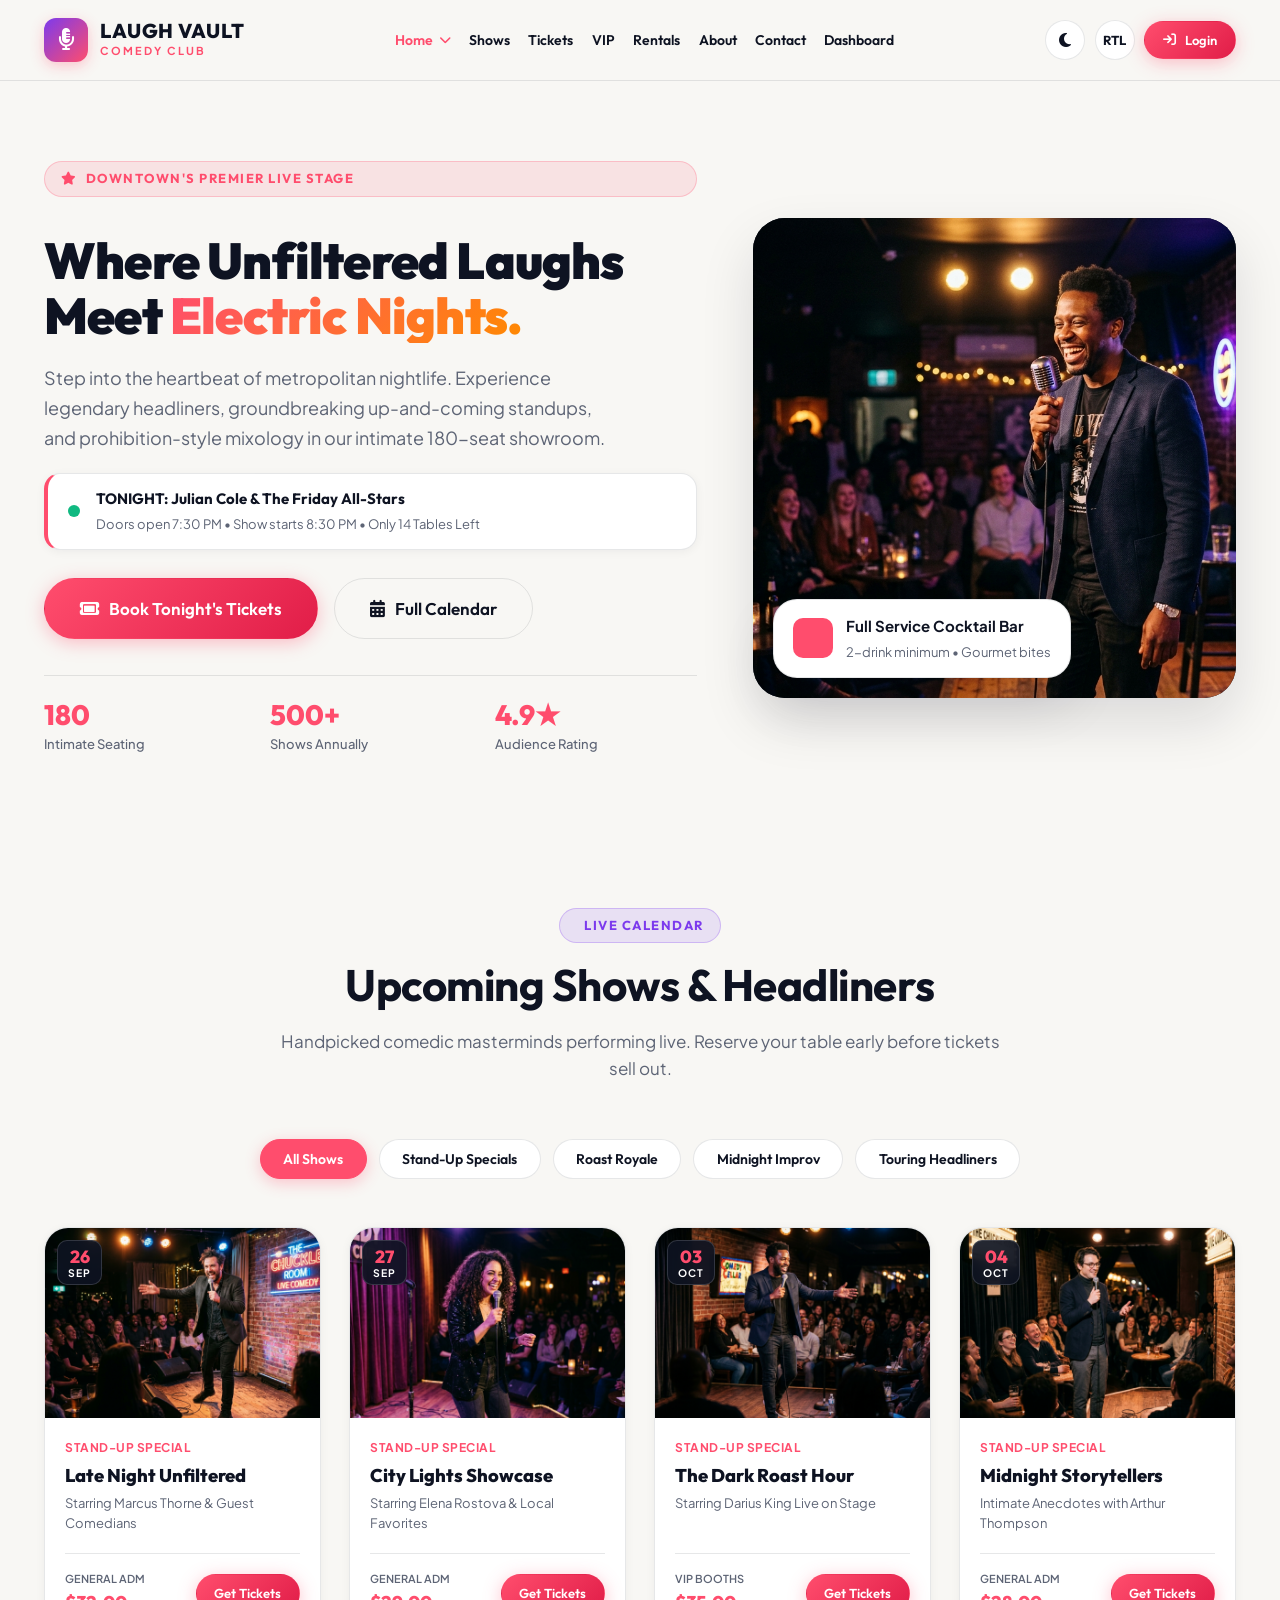
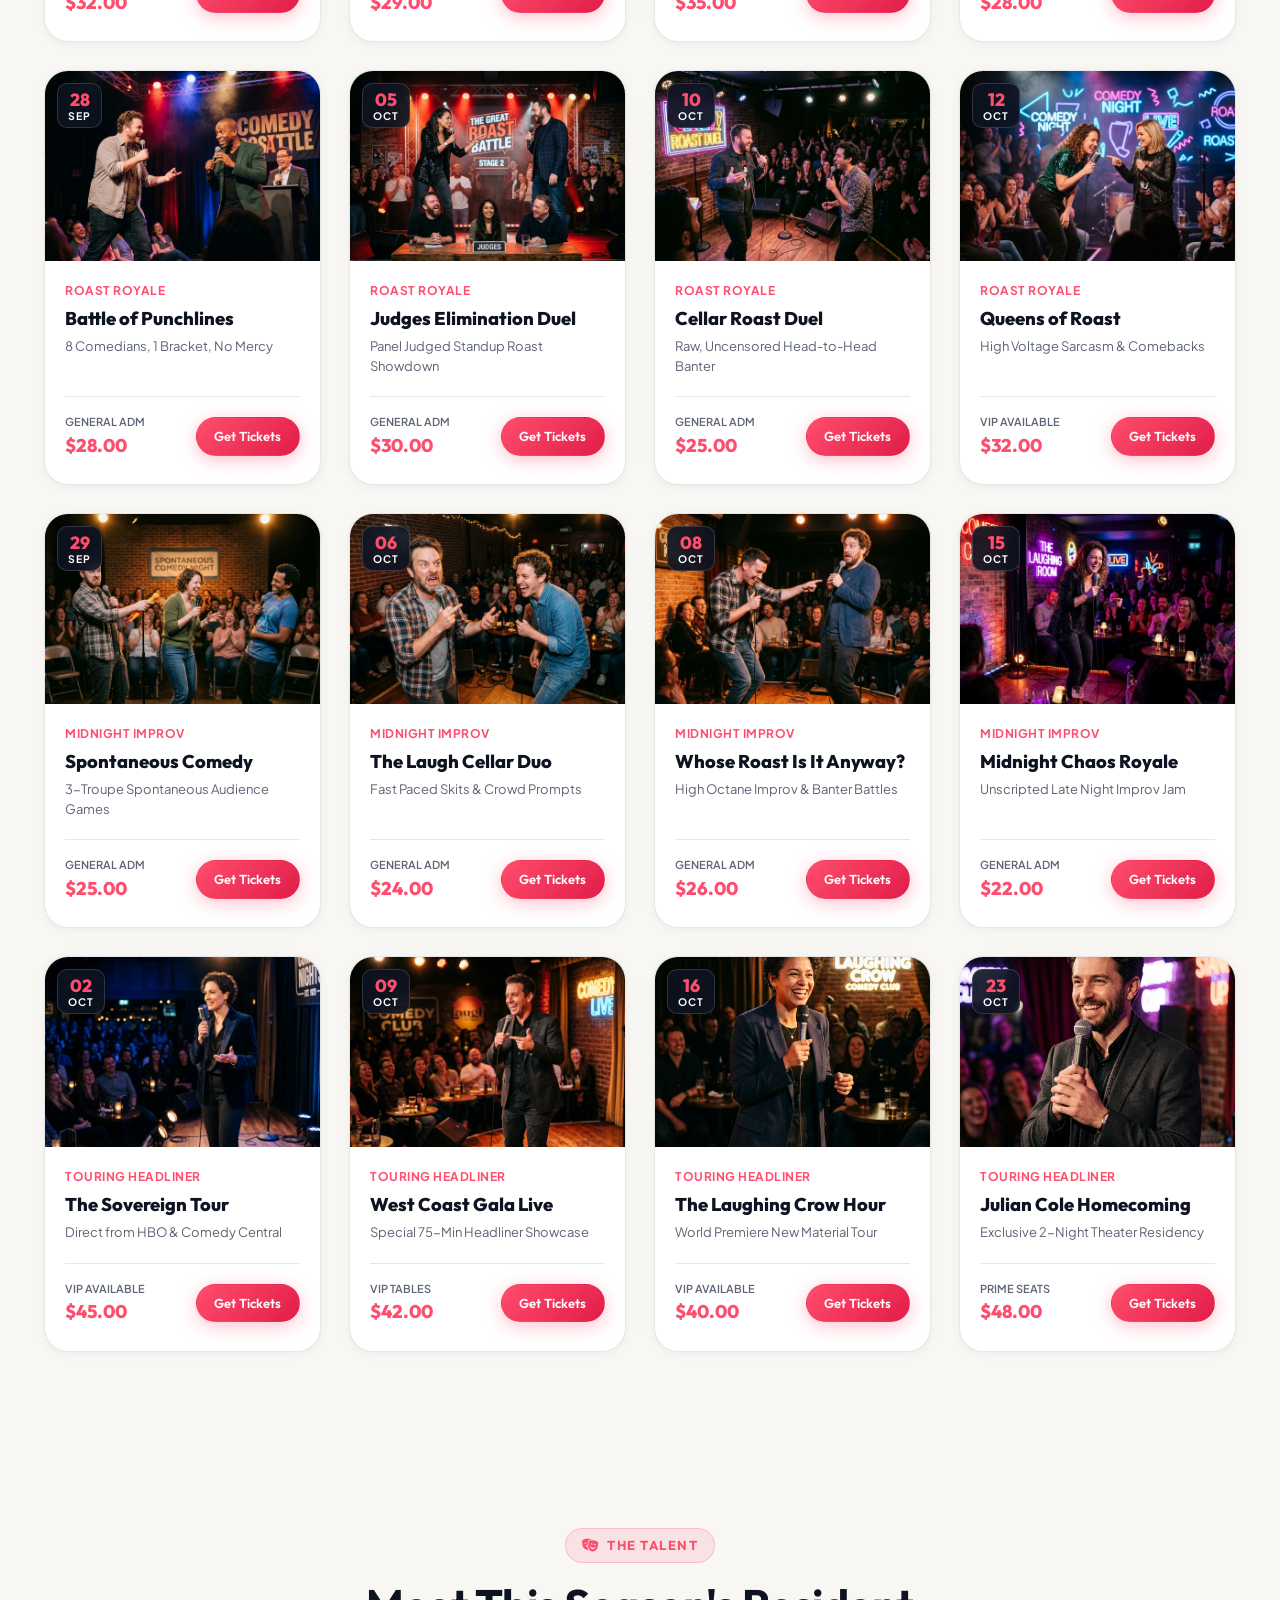
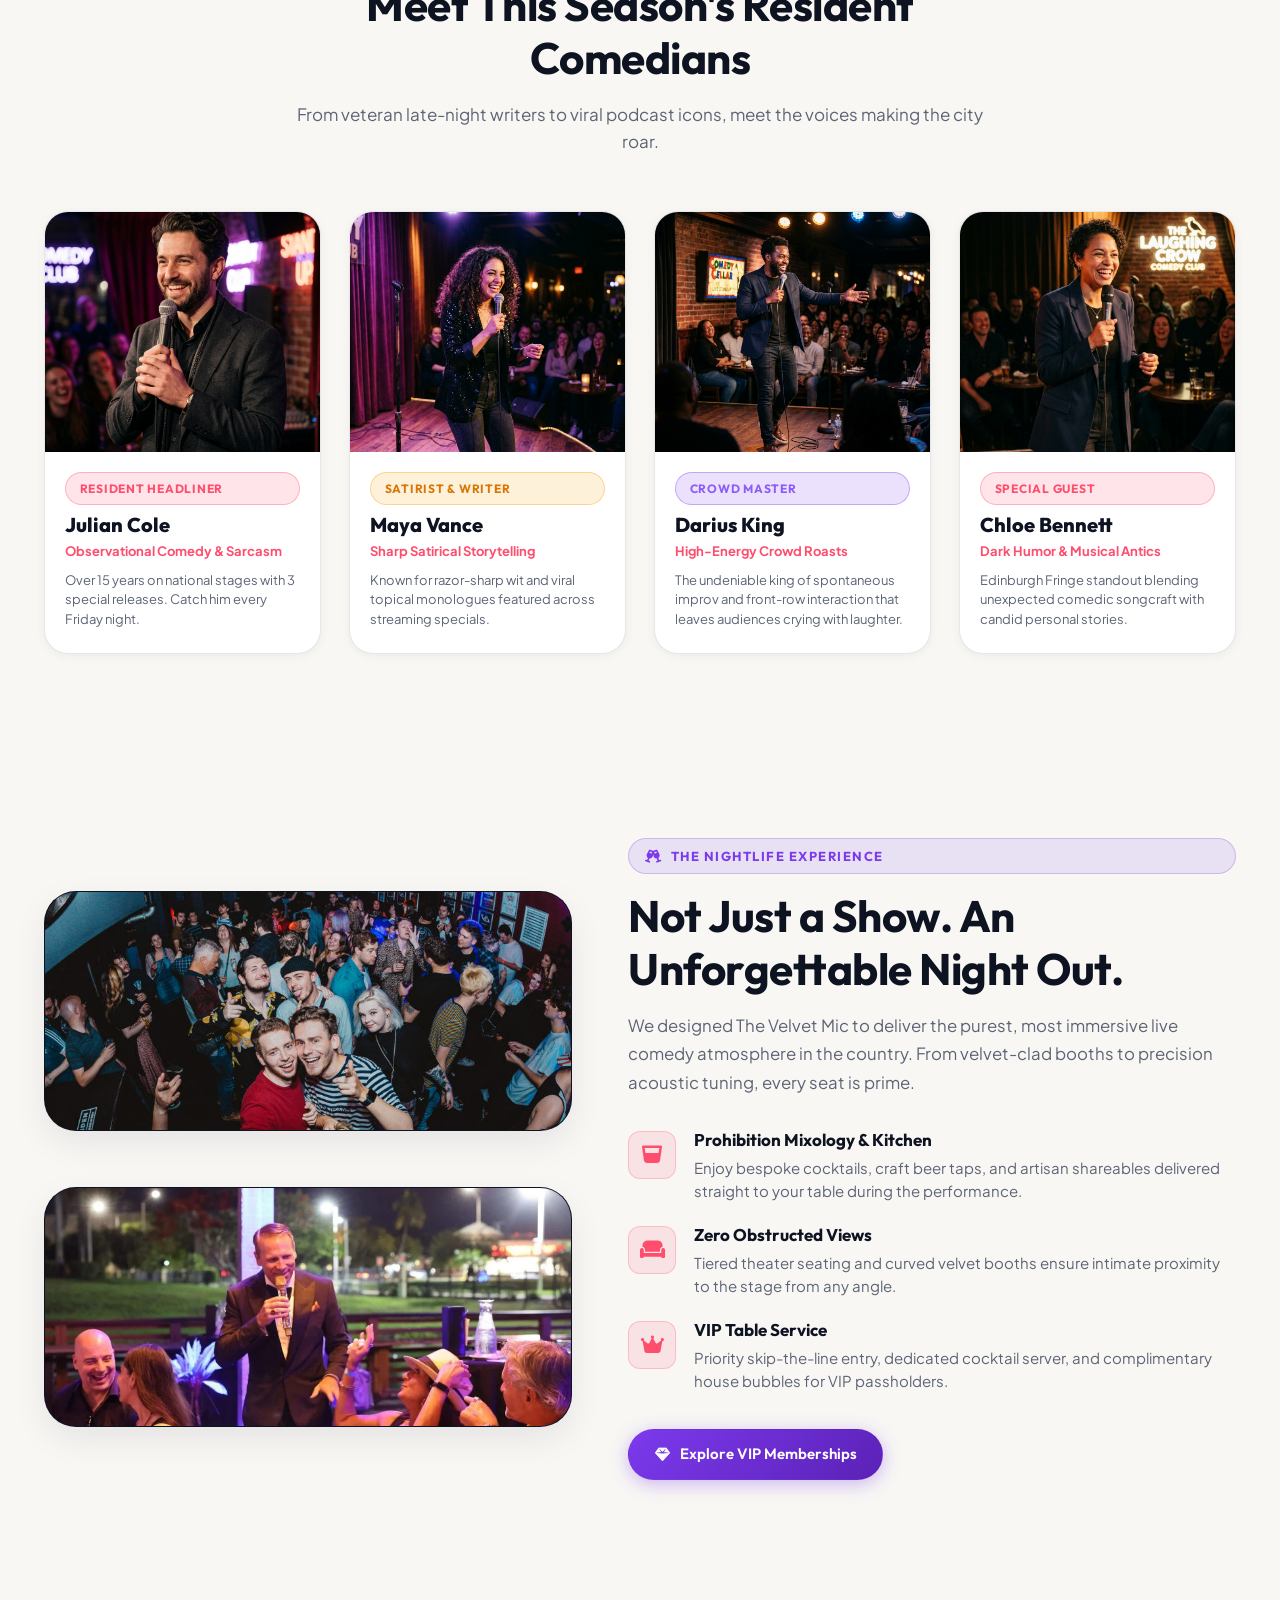
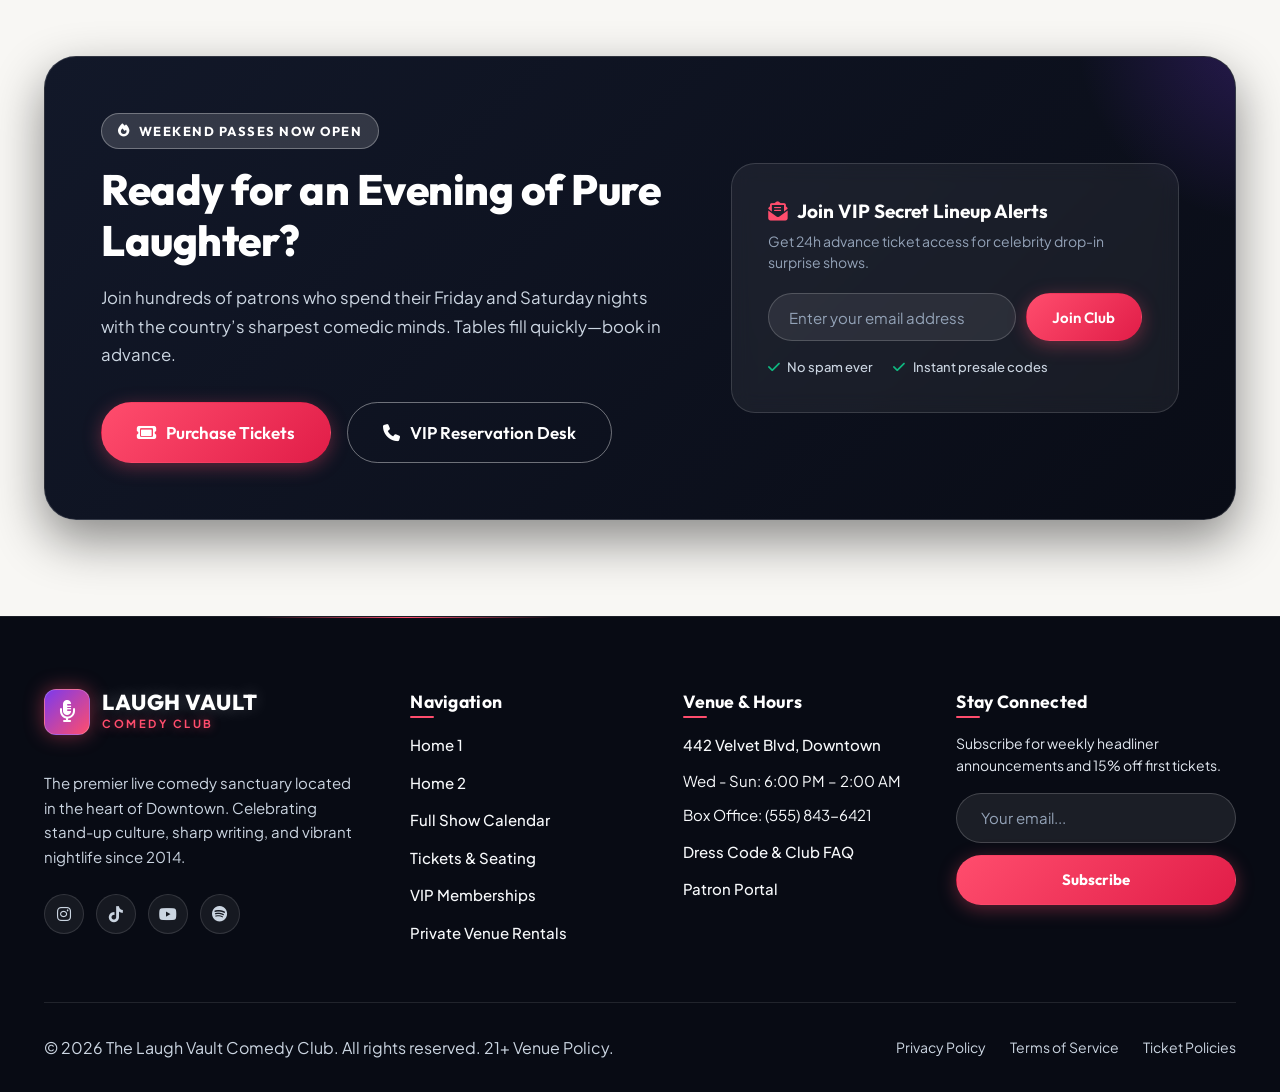
==== index.html @ 1a811a78 "first commit" ====
<!DOCTYPE html>
<html lang="en" data-theme="light" dir="ltr">
<head>
  <meta charset="UTF-8">
  <meta name="viewport" content="width=device-width, initial-scale=1.0">
  <title>The Laugh Vault — Premier Comedy Club &amp; Live Entertainment Lounge</title>
  <meta name="description" content="Experience world-class stand-up comedy, headliner showcases, craft cocktails, and unforgettable nightlife at The Laugh Vault.">
  
  <!-- Favicon -->
  <link rel="icon" type="image/svg+xml" href="assets/images/favicon.svg">
  
  <!-- Font Awesome Icons -->
  <link rel="stylesheet" href="https://cdnjs.cloudflare.com/ajax/libs/font-awesome/6.5.1/css/all.min.css">
  
  <!-- Custom Stylesheets -->
  <link rel="stylesheet" href="assets/css/style.css">
  <link rel="stylesheet" href="assets/css/responsive.css">
</head>
  <!-- Page Loader -->
  <div class="page-loader" id="pageLoader">
    <div class="loader-content">
      <div class="loader-icon-wrap">
        <div class="loader-mic-icon">
          <i class="fas fa-microphone-lines"></i>
        </div>
        <div class="loader-pulse-ring"></div>
        <div class="loader-pulse-ring delay"></div>
      </div>
      <div class="loader-brand-title">THE LAUGH VAULT</div>
      <div class="loader-brand-subtitle">LIVE ENTERTAINMENT &amp; COMEDY</div>
      <div class="loader-bar-wrap">
        <div class="loader-bar-fill"></div>
      </div>
    </div>
  </div>

  <!-- ==========================================================================
       HEADER & NAVIGATION BAR
       ========================================================================== -->
  <header class="site-header" id="siteHeader">
    <div class="container">
      <nav class="navbar" aria-label="Main Navigation">
        <!-- Brand Logo -->
        <a href="index.html" class="brand-logo" id="mainBrandLogo">
          <div class="logo-icon">
            <i class="fas fa-microphone-lines"></i>
          </div>
          <div class="brand-text">
            <span class="brand-title">LAUGH VAULT</span>
            <span class="brand-subtitle">COMEDY CLUB</span>
          </div>
        </a>

        <!-- Desktop Navigation Menu (7 Main Items) -->
        <ul class="nav-menu" id="desktopNavMenu">
          <li class="nav-item dropdown">
            <a href="index.html" class="nav-link active" id="navHomeDropdown" aria-haspopup="true">
              Home <i class="fas fa-chevron-down dropdown-icon"></i>
            </a>
            <ul class="dropdown-menu">
              <li>
                <a href="index.html" class="dropdown-link active">Home 1</a>
              </li>
              <li>
                <a href="home-2.html" class="dropdown-link">Home 2</a>
              </li>
            </ul>
          </li>
          <li class="nav-item">
            <a href="shows.html" class="nav-link" id="navShowsLink">Shows</a>
          </li>
          <li class="nav-item">
            <a href="tickets.html" class="nav-link" id="navTicketsLink">Tickets</a>
          </li>
          <li class="nav-item">
            <a href="vip.html" class="nav-link" id="navVipLink">VIP</a>
          </li>
          <li class="nav-item">
            <a href="rentals.html" class="nav-link" id="navRentalsLink">Rentals</a>
          </li>
          <li class="nav-item">
            <a href="about.html" class="nav-link" id="navAboutLink">About</a>
          </li>
          <li class="nav-item">
            <a href="contact.html" class="nav-link" id="navContactLink">Contact</a>
          </li>
          <li class="nav-item">
            <a href="dashboard.html" class="nav-link" id="navDashboardLink">Dashboard</a>
          </li>
        </ul>

        <!-- Right Side Nav Actions -->
        <div class="nav-actions">
          <!-- Theme Toggle -->
          <button class="control-btn theme-toggle-btn" id="themeToggleBtn" aria-label="Toggle Theme Mode" title="Toggle Theme">
            <i class="fas fa-moon"></i>
          </button>

          <!-- RTL Toggle -->
          <button class="control-btn rtl-toggle-btn" id="rtlToggleBtn" aria-label="Toggle Text Direction" title="Toggle RTL/LTR">
            RTL
          </button>

          <!-- Login Button -->
          <a href="login.html" class="btn btn-primary btn-sm desktop-only-btn" id="navLoginBtn">
            <i class="fas fa-arrow-right-to-bracket"></i> Login
          </a>

          <!-- Hamburger Button for Mobile / Tablet -->
          <button class="hamburger-btn" id="mobileHamburgerBtn" aria-label="Toggle Navigation Menu">
            <span></span>
            <span></span>
            <span></span>
          </button>
        </div>
      </nav>
    </div>

    <!-- Mobile Drawer Menu -->
    <div class="mobile-nav-drawer" id="mobileNavDrawer">
      <ul class="mobile-nav-links">
        <li>
          <a href="#" class="mobile-nav-link mobile-dropdown-toggle active">
            <span>Home</span>
            <i class="fas fa-chevron-down dropdown-icon"></i>
          </a>
          <ul class="mobile-submenu">
            <li><a href="index.html" class="mobile-submenu-link active">Home 1</a></li>
            <li><a href="home-2.html" class="mobile-submenu-link">Home 2</a></li>
          </ul>
        </li>
        <li><a href="shows.html" class="mobile-nav-link">Shows</a></li>
        <li><a href="tickets.html" class="mobile-nav-link">Tickets</a></li>
        <li><a href="vip.html" class="mobile-nav-link">VIP</a></li>
        <li><a href="rentals.html" class="mobile-nav-link">Rentals</a></li>
        <li><a href="about.html" class="mobile-nav-link">About</a></li>
        <li><a href="contact.html" class="mobile-nav-link">Contact</a></li>
        <li><a href="dashboard.html" class="mobile-nav-link">Dashboard</a></li>
      </ul>

      <div class="mobile-drawer-bottom">
        <a href="login.html" class="btn btn-primary" style="width: 100%;">
          <i class="fas fa-arrow-right-to-bracket"></i> Login
        </a>
      </div>
    </div>
  </header>

  <!-- ==========================================================================
       SECTION 1: CINEMATIC COMEDY HERO
       ========================================================================== -->
  <section class="h1-hero-section" id="heroSection">
    <div class="container">
      <div class="h1-hero-grid">
        <!-- Hero Text Content -->
        <div class="h1-hero-content">
          <div class="section-eyebrow">
            <i class="fas fa-star"></i> DOWNTOWN'S PREMIER LIVE STAGE
          </div>
          <h1 class="h1-hero-title">
            Where Unfiltered Laughs Meet <span class="text-gradient">Electric Nights.</span>
          </h1>
          <p class="h1-hero-desc">
            Step into the heartbeat of metropolitan nightlife. Experience legendary headliners, groundbreaking up-and-coming standups, and prohibition-style mixology in our intimate 180-seat showroom.
          </p>

          <!-- Tonight's Show Card -->
          <div class="h1-hero-tonight-card">
            <div class="tonight-pulse"></div>
            <div class="tonight-info">
              <strong>TONIGHT: Julian Cole &amp; The Friday All-Stars</strong>
              <span>Doors open 7:30 PM • Show starts 8:30 PM • Only 14 Tables Left</span>
            </div>
          </div>

          <!-- Hero Actions -->
          <div class="h1-hero-actions">
            <a href="tickets.html" class="btn btn-primary btn-lg" id="heroBookTicketsBtn">
              <i class="fas fa-ticket"></i> Book Tonight's Tickets
            </a>
            <a href="shows.html" class="btn btn-outline btn-lg" id="heroExploreShowsBtn">
              <i class="fas fa-calendar-days"></i> Full Calendar
            </a>
          </div>

          <!-- Quick Highlights Stats -->
          <div class="h1-hero-stats">
            <div class="stat-item">
              <h3>180</h3>
              <p>Intimate Seating</p>
            </div>
            <div class="stat-item">
              <h3>500+</h3>
              <p>Shows Annually</p>
            </div>
            <div class="stat-item">
              <h3>4.9★</h3>
              <p>Audience Rating</p>
            </div>
          </div>
        </div>

        <!-- Hero Visual Media -->
        <div class="h1-hero-media">
          <div class="h1-media-frame">
            <img src="assets/images/hero/home1_hero.jpg" alt="Stand-up comedian performing live under spotlights at The Velvet Mic">
          </div>
          <!-- Floating Feature Badge -->
          <div class="h1-floating-badge">
            <div class="floating-icon">
              <i class="fas fa-martini-glass-citron"></i>
            </div>
            <div>
              <strong style="display:block; font-size: 0.9375rem; color: var(--color-text);">Full Service Cocktail Bar</strong>
              <span style="font-size: 0.8125rem; color: var(--color-text-muted);">2-drink minimum • Gourmet bites</span>
            </div>
          </div>
        </div>
      </div>
    </div>
  </section>

  <!-- ==========================================================================
       SECTION 2: UPCOMING FEATURED SHOWS (4 Cards Per Filter Category)
       ========================================================================== -->
  <section class="h1-shows-section" id="featuredShowsSection">
    <div class="container">
      <div class="section-header">
        <div class="section-eyebrow eyebrow-violet">
          <i class="fas fa-sparkles"></i> LIVE CALENDAR
        </div>
        <h2 class="section-title">Upcoming Shows &amp; Headliners</h2>
        <p class="section-desc">Handpicked comedic masterminds performing live. Reserve your table early before tickets sell out.</p>
      </div>

      <!-- Filter Controls -->
      <div class="shows-filter-bar">
        <button class="filter-btn active" data-filter="all">All Shows</button>
        <button class="filter-btn" data-filter="standup">Stand-Up Specials</button>
        <button class="filter-btn" data-filter="battle">Roast Royale</button>
        <button class="filter-btn" data-filter="improv">Midnight Improv</button>
        <button class="filter-btn" data-filter="headliner">Touring Headliners</button>
      </div>

      <!-- Show Cards Grid -->
      <div class="shows-grid">
        
        <!-- STAND-UP SPECIALS (4 Cards) -->
        <article class="show-card" data-category="standup">
          <div class="show-card-img-wrapper">
            <img src="assets/images/shows/standup_1.jpg" alt="Late Night Unfiltered Stand-up Comedy">
            <div class="show-date-badge">
              <span class="day">26</span>
              <span class="month">SEP</span>
            </div>
          </div>
          <div class="show-card-content">
            <span class="show-category-tag">Stand-Up Special</span>
            <h3 class="show-card-title">Late Night Unfiltered</h3>
            <p class="show-card-comedian">Starring Marcus Thorne &amp; Guest Comedians</p>
            <div class="show-card-footer">
              <div class="show-price">
                <span>General Adm</span>
                <strong>$32.00</strong>
              </div>
              <a href="tickets.html" class="btn btn-primary btn-sm">Get Tickets</a>
            </div>
          </div>
        </article>

        <article class="show-card" data-category="standup">
          <div class="show-card-img-wrapper">
            <img src="assets/images/shows/standup_2.jpg" alt="City Lights Standup Showcase">
            <div class="show-date-badge">
              <span class="day">27</span>
              <span class="month">SEP</span>
            </div>
          </div>
          <div class="show-card-content">
            <span class="show-category-tag">Stand-Up Special</span>
            <h3 class="show-card-title">City Lights Showcase</h3>
            <p class="show-card-comedian">Starring Elena Rostova &amp; Local Favorites</p>
            <div class="show-card-footer">
              <div class="show-price">
                <span>General Adm</span>
                <strong>$29.00</strong>
              </div>
              <a href="tickets.html" class="btn btn-primary btn-sm">Get Tickets</a>
            </div>
          </div>
        </article>

        <article class="show-card" data-category="standup">
          <div class="show-card-img-wrapper">
            <img src="assets/images/shows/standup_3.jpg" alt="The Dark Roast Standup Hour">
            <div class="show-date-badge">
              <span class="day">03</span>
              <span class="month">OCT</span>
            </div>
          </div>
          <div class="show-card-content">
            <span class="show-category-tag">Stand-Up Special</span>
            <h3 class="show-card-title">The Dark Roast Hour</h3>
            <p class="show-card-comedian">Starring Darius King Live on Stage</p>
            <div class="show-card-footer">
              <div class="show-price">
                <span>VIP Booths</span>
                <strong>$35.00</strong>
              </div>
              <a href="tickets.html" class="btn btn-primary btn-sm">Get Tickets</a>
            </div>
          </div>
        </article>

        <article class="show-card" data-category="standup">
          <div class="show-card-img-wrapper">
            <img src="assets/images/shows/standup_4.jpg" alt="Midnight Storytellers Standup Special">
            <div class="show-date-badge">
              <span class="day">04</span>
              <span class="month">OCT</span>
            </div>
          </div>
          <div class="show-card-content">
            <span class="show-category-tag">Stand-Up Special</span>
            <h3 class="show-card-title">Midnight Storytellers</h3>
            <p class="show-card-comedian">Intimate Anecdotes with Arthur Thompson</p>
            <div class="show-card-footer">
              <div class="show-price">
                <span>General Adm</span>
                <strong>$28.00</strong>
              </div>
              <a href="tickets.html" class="btn btn-primary btn-sm">Get Tickets</a>
            </div>
          </div>
        </article>

        <!-- ROAST ROYALE (4 Cards) -->
        <article class="show-card" data-category="battle">
          <div class="show-card-img-wrapper">
            <img src="assets/images/shows/roast_1.jpg" alt="Battle of Punchlines Roast Royale">
            <div class="show-date-badge">
              <span class="day">28</span>
              <span class="month">SEP</span>
            </div>
          </div>
          <div class="show-card-content">
            <span class="show-category-tag">Roast Royale</span>
            <h3 class="show-card-title">Battle of Punchlines</h3>
            <p class="show-card-comedian">8 Comedians, 1 Bracket, No Mercy</p>
            <div class="show-card-footer">
              <div class="show-price">
                <span>General Adm</span>
                <strong>$28.00</strong>
              </div>
              <a href="tickets.html" class="btn btn-primary btn-sm">Get Tickets</a>
            </div>
          </div>
        </article>

        <article class="show-card" data-category="battle">
          <div class="show-card-img-wrapper">
            <img src="assets/images/shows/roast_2.jpg" alt="The Great Roast Battle Stage 2">
            <div class="show-date-badge">
              <span class="day">05</span>
              <span class="month">OCT</span>
            </div>
          </div>
          <div class="show-card-content">
            <span class="show-category-tag">Roast Royale</span>
            <h3 class="show-card-title">Judges Elimination Duel</h3>
            <p class="show-card-comedian">Panel Judged Standup Roast Showdown</p>
            <div class="show-card-footer">
              <div class="show-price">
                <span>General Adm</span>
                <strong>$30.00</strong>
              </div>
              <a href="tickets.html" class="btn btn-primary btn-sm">Get Tickets</a>
            </div>
          </div>
        </article>

        <article class="show-card" data-category="battle">
          <div class="show-card-img-wrapper">
            <img src="assets/images/shows/roast_3.jpg" alt="Underground Comedy Cellar Roast Duel">
            <div class="show-date-badge">
              <span class="day">10</span>
              <span class="month">OCT</span>
            </div>
          </div>
          <div class="show-card-content">
            <span class="show-category-tag">Roast Royale</span>
            <h3 class="show-card-title">Cellar Roast Duel</h3>
            <p class="show-card-comedian">Raw, Uncensored Head-to-Head Banter</p>
            <div class="show-card-footer">
              <div class="show-price">
                <span>General Adm</span>
                <strong>$25.00</strong>
              </div>
              <a href="tickets.html" class="btn btn-primary btn-sm">Get Tickets</a>
            </div>
          </div>
        </article>

        <article class="show-card" data-category="battle">
          <div class="show-card-img-wrapper">
            <img src="assets/images/shows/roast_4.jpg" alt="No Mercy Verbal Warfare">
            <div class="show-date-badge">
              <span class="day">12</span>
              <span class="month">OCT</span>
            </div>
          </div>
          <div class="show-card-content">
            <span class="show-category-tag">Roast Royale</span>
            <h3 class="show-card-title">Queens of Roast</h3>
            <p class="show-card-comedian">High Voltage Sarcasm &amp; Comebacks</p>
            <div class="show-card-footer">
              <div class="show-price">
                <span>VIP Available</span>
                <strong>$32.00</strong>
              </div>
              <a href="tickets.html" class="btn btn-primary btn-sm">Get Tickets</a>
            </div>
          </div>
        </article>

        <!-- MIDNIGHT IMPROV (4 Cards) -->
        <article class="show-card" data-category="improv">
          <div class="show-card-img-wrapper">
            <img src="assets/images/shows/improv_1.jpg" alt="Spontaneous Comedy Night Improv Troupe">
            <div class="show-date-badge">
              <span class="day">29</span>
              <span class="month">SEP</span>
            </div>
          </div>
          <div class="show-card-content">
            <span class="show-category-tag">Midnight Improv</span>
            <h3 class="show-card-title">Spontaneous Comedy</h3>
            <p class="show-card-comedian">3-Troupe Spontaneous Audience Games</p>
            <div class="show-card-footer">
              <div class="show-price">
                <span>General Adm</span>
                <strong>$25.00</strong>
              </div>
              <a href="tickets.html" class="btn btn-primary btn-sm">Get Tickets</a>
            </div>
          </div>
        </article>

        <article class="show-card" data-category="improv">
          <div class="show-card-img-wrapper">
            <img src="assets/images/shows/improv_2.jpg" alt="The Laugh Cellar Duo Improv">
            <div class="show-date-badge">
              <span class="day">06</span>
              <span class="month">OCT</span>
            </div>
          </div>
          <div class="show-card-content">
            <span class="show-category-tag">Midnight Improv</span>
            <h3 class="show-card-title">The Laugh Cellar Duo</h3>
            <p class="show-card-comedian">Fast Paced Skits &amp; Crowd Prompts</p>
            <div class="show-card-footer">
              <div class="show-price">
                <span>General Adm</span>
                <strong>$24.00</strong>
              </div>
              <a href="tickets.html" class="btn btn-primary btn-sm">Get Tickets</a>
            </div>
          </div>
        </article>

        <article class="show-card" data-category="improv">
          <div class="show-card-img-wrapper">
            <img src="assets/images/shows/improv_3.jpg" alt="Whose Roast Is It Anyway Improv">
            <div class="show-date-badge">
              <span class="day">08</span>
              <span class="month">OCT</span>
            </div>
          </div>
          <div class="show-card-content">
            <span class="show-category-tag">Midnight Improv</span>
            <h3 class="show-card-title">Whose Roast Is It Anyway?</h3>
            <p class="show-card-comedian">High Octane Improv &amp; Banter Battles</p>
            <div class="show-card-footer">
              <div class="show-price">
                <span>General Adm</span>
                <strong>$26.00</strong>
              </div>
              <a href="tickets.html" class="btn btn-primary btn-sm">Get Tickets</a>
            </div>
          </div>
        </article>

        <article class="show-card" data-category="improv">
          <div class="show-card-img-wrapper">
            <img src="assets/images/shows/improv_4.jpg" alt="Midnight Chaos Improv Showcase">
            <div class="show-date-badge">
              <span class="day">15</span>
              <span class="month">OCT</span>
            </div>
          </div>
          <div class="show-card-content">
            <span class="show-category-tag">Midnight Improv</span>
            <h3 class="show-card-title">Midnight Chaos Royale</h3>
            <p class="show-card-comedian">Unscripted Late Night Improv Jam</p>
            <div class="show-card-footer">
              <div class="show-price">
                <span>General Adm</span>
                <strong>$22.00</strong>
              </div>
              <a href="tickets.html" class="btn btn-primary btn-sm">Get Tickets</a>
            </div>
          </div>
        </article>

        <!-- TOURING HEADLINERS (4 Cards) -->
        <article class="show-card" data-category="headliner">
          <div class="show-card-img-wrapper">
            <img src="assets/images/shows/headliner_1.jpg" alt="The Sovereign Tour International Headliner">
            <div class="show-date-badge">
              <span class="day">02</span>
              <span class="month">OCT</span>
            </div>
          </div>
          <div class="show-card-content">
            <span class="show-category-tag">Touring Headliner</span>
            <h3 class="show-card-title">The Sovereign Tour</h3>
            <p class="show-card-comedian">Direct from HBO &amp; Comedy Central</p>
            <div class="show-card-footer">
              <div class="show-price">
                <span>VIP Available</span>
                <strong>$45.00</strong>
              </div>
              <a href="tickets.html" class="btn btn-primary btn-sm">Get Tickets</a>
            </div>
          </div>
        </article>

        <article class="show-card" data-category="headliner">
          <div class="show-card-img-wrapper">
            <img src="assets/images/shows/headliner_2.jpg" alt="Los Angeles All-Star Headliner Tour">
            <div class="show-date-badge">
              <span class="day">09</span>
              <span class="month">OCT</span>
            </div>
          </div>
          <div class="show-card-content">
            <span class="show-category-tag">Touring Headliner</span>
            <h3 class="show-card-title">West Coast Gala Live</h3>
            <p class="show-card-comedian">Special 75-Min Headliner Showcase</p>
            <div class="show-card-footer">
              <div class="show-price">
                <span>VIP Tables</span>
                <strong>$42.00</strong>
              </div>
              <a href="tickets.html" class="btn btn-primary btn-sm">Get Tickets</a>
            </div>
          </div>
        </article>

        <article class="show-card" data-category="headliner">
          <div class="show-card-img-wrapper">
            <img src="assets/images/shows/headliner_3.jpg" alt="Netflix Special Comedian Headliner">
            <div class="show-date-badge">
              <span class="day">16</span>
              <span class="month">OCT</span>
            </div>
          </div>
          <div class="show-card-content">
            <span class="show-category-tag">Touring Headliner</span>
            <h3 class="show-card-title">The Laughing Crow Hour</h3>
            <p class="show-card-comedian">World Premiere New Material Tour</p>
            <div class="show-card-footer">
              <div class="show-price">
                <span>VIP Available</span>
                <strong>$40.00</strong>
              </div>
              <a href="tickets.html" class="btn btn-primary btn-sm">Get Tickets</a>
            </div>
          </div>
        </article>

        <article class="show-card" data-category="headliner">
          <div class="show-card-img-wrapper">
            <img src="assets/images/shows/headliner_4.jpg" alt="Julian Cole Special Homecoming Headliner">
            <div class="show-date-badge">
              <span class="day">23</span>
              <span class="month">OCT</span>
            </div>
          </div>
          <div class="show-card-content">
            <span class="show-category-tag">Touring Headliner</span>
            <h3 class="show-card-title">Julian Cole Homecoming</h3>
            <p class="show-card-comedian">Exclusive 2-Night Theater Residency</p>
            <div class="show-card-footer">
              <div class="show-price">
                <span>Prime Seats</span>
                <strong>$48.00</strong>
              </div>
              <a href="tickets.html" class="btn btn-primary btn-sm">Get Tickets</a>
            </div>
          </div>
        </article>

      </div>
    </div>
  </section>

  <!-- ==========================================================================
       SECTION 3: MEET THE COMEDIANS (Real Headliner Photographs)
       ========================================================================== -->
  <section class="h1-comedians-section" id="comediansSection">
    <div class="container">
      <div class="section-header">
        <div class="section-eyebrow">
          <i class="fas fa-masks-theater"></i> THE TALENT
        </div>
        <h2 class="section-title">Meet This Season's Resident Comedians</h2>
        <p class="section-desc">From veteran late-night writers to viral podcast icons, meet the voices making the city roar.</p>
      </div>

      <div class="comedians-grid">
        <!-- Comedian 1 -->
        <div class="comedian-card">
          <div class="comedian-img-box">
            <img src="assets/images/comedians/julian_cole.jpg" alt="Julian Cole stand-up comedian portrait">
          </div>
          <div class="comedian-info">
            <span class="badge badge-coral" style="margin-bottom: 0.5rem;">Resident Headliner</span>
            <h3 class="comedian-name">Julian Cole</h3>
            <p class="comedian-specialty">Observational Comedy &amp; Sarcasm</p>
            <p class="comedian-bio">Over 15 years on national stages with 3 special releases. Catch him every Friday night.</p>
          </div>
        </div>

        <!-- Comedian 2 -->
        <div class="comedian-card">
          <div class="comedian-img-box">
            <img src="assets/images/comedians/maya_vance.jpg" alt="Maya Vance comedian on stage with microphone">
          </div>
          <div class="comedian-info">
            <span class="badge badge-gold" style="margin-bottom: 0.5rem;">Satirist &amp; Writer</span>
            <h3 class="comedian-name">Maya Vance</h3>
            <p class="comedian-specialty">Sharp Satirical Storytelling</p>
            <p class="comedian-bio">Known for razor-sharp wit and viral topical monologues featured across streaming specials.</p>
          </div>
        </div>

        <!-- Comedian 3 -->
        <div class="comedian-card">
          <div class="comedian-img-box">
            <img src="assets/images/comedians/darius_king.jpg" alt="Darius King comedian on stage">
          </div>
          <div class="comedian-info">
            <span class="badge badge-violet" style="margin-bottom: 0.5rem;">Crowd Master</span>
            <h3 class="comedian-name">Darius King</h3>
            <p class="comedian-specialty">High-Energy Crowd Roasts</p>
            <p class="comedian-bio">The undeniable king of spontaneous improv and front-row interaction that leaves audiences crying with laughter.</p>
          </div>
        </div>

        <!-- Comedian 4 -->
        <div class="comedian-card">
          <div class="comedian-img-box">
            <img src="assets/images/comedians/chloe_bennett.jpg" alt="Chloe Bennett stand-up comedian portrait">
          </div>
          <div class="comedian-info">
            <span class="badge badge-coral" style="margin-bottom: 0.5rem;">Special Guest</span>
            <h3 class="comedian-name">Chloe Bennett</h3>
            <p class="comedian-specialty">Dark Humor &amp; Musical Antics</p>
            <p class="comedian-bio">Edinburgh Fringe standout blending unexpected comedic songcraft with candid personal stories.</p>
          </div>
        </div>
      </div>
    </div>
  </section>

  <!-- ==========================================================================
       SECTION 4: THE CLUB EXPERIENCE (Real Photography Split Layout)
       ========================================================================== -->
  <section class="h1-experience-section" id="experienceSection">
    <div class="container">
      <div class="experience-split">
        <!-- Visual Stack -->
        <div class="experience-visual-stack">
          <div class="exp-photo">
            <img src="assets/images/experience/cocktail_lounge.jpg" alt="Prohibition Craft Cocktail Bar at The Velvet Mic">
          </div>
          <div class="exp-photo">
            <img src="assets/images/experience/audience_laughing.jpg" alt="Intimate audience laughter and ambient lighting">
          </div>
        </div>

        <!-- Editorial Content -->
        <div class="experience-content">
          <div class="section-eyebrow eyebrow-violet">
            <i class="fas fa-champagne-glasses"></i> THE NIGHTLIFE EXPERIENCE
          </div>
          <h2 class="section-title">Not Just a Show. An Unforgettable Night Out.</h2>
          <p class="section-desc">
            We designed The Velvet Mic to deliver the purest, most immersive live comedy atmosphere in the country. From velvet-clad booths to precision acoustic tuning, every seat is prime.
          </p>

          <div class="perks-list">
            <div class="perk-item">
              <div class="perk-icon">
                <i class="fas fa-glass-whiskey"></i>
              </div>
              <div class="perk-text">
                <h4>Prohibition Mixology &amp; Kitchen</h4>
                <p>Enjoy bespoke cocktails, craft beer taps, and artisan shareables delivered straight to your table during the performance.</p>
              </div>
            </div>

            <div class="perk-item">
              <div class="perk-icon">
                <i class="fas fa-couch"></i>
              </div>
              <div class="perk-text">
                <h4>Zero Obstructed Views</h4>
                <p>Tiered theater seating and curved velvet booths ensure intimate proximity to the stage from any angle.</p>
              </div>
            </div>

            <div class="perk-item">
              <div class="perk-icon">
                <i class="fas fa-crown"></i>
              </div>
              <div class="perk-text">
                <h4>VIP Table Service</h4>
                <p>Priority skip-the-line entry, dedicated cocktail server, and complimentary house bubbles for VIP passholders.</p>
              </div>
            </div>
          </div>

          <div>
            <a href="vip.html" class="btn btn-secondary">
              <i class="fas fa-gem"></i> Explore VIP Memberships
            </a>
          </div>
        </div>
      </div>
    </div>
  </section>

  <!-- ==========================================================================
       SECTION 5: UPCOMING NIGHT TICKET CTA
       ========================================================================== -->
  <section class="h1-cta-section" id="bookingCtaSection">
    <div class="container">
      <div class="cta-banner-card">
        <div class="cta-content">
          <div class="section-eyebrow" style="background: rgba(255,255,255,0.15); color: #FFFFFF; border-color: rgba(255,255,255,0.3);">
            <i class="fas fa-fire"></i> WEEKEND PASSES NOW OPEN
          </div>
          <h2 class="cta-title">Ready for an Evening of Pure Laughter?</h2>
          <p class="cta-desc">
            Join hundreds of patrons who spend their Friday and Saturday nights with the country’s sharpest comedic minds. Tables fill quickly—book in advance.
          </p>
          <div class="cta-buttons-wrap">
            <a href="tickets.html" class="btn btn-primary btn-lg">
              <i class="fas fa-ticket"></i> Purchase Tickets
            </a>
            <a href="contact.html" class="btn btn-outline btn-lg" style="color: #FFFFFF; border-color: rgba(255,255,255,0.4);">
              <i class="fas fa-phone"></i> VIP Reservation Desk
            </a>
          </div>
        </div>

        <!-- Interactive Fast Booking Widget -->
        <div class="cta-action-box">
          <h4><i class="fas fa-envelope-open-text"></i> Join VIP Secret Lineup Alerts</h4>
          <p style="font-size: 0.875rem; color: #E2E8F0;">Get 24h advance ticket access for celebrity drop-in surprise shows.</p>
          <form class="cta-form">
            <div class="cta-input-group">
              <input type="email" class="cta-input" placeholder="Enter your email address" required aria-label="Email Address">
              <button type="submit" class="btn btn-primary">Join Club</button>
            </div>
          </form>
          <div class="cta-perks-row">
            <span><i class="fas fa-check"></i> No spam ever</span>
            <span><i class="fas fa-check"></i> Instant presale codes</span>
          </div>
        </div>
      </div>
    </div>
  </section>

  <!-- ==========================================================================
       GLOBAL FOOTER
       ========================================================================== -->
  <footer class="site-footer">
    <div class="container">
      <div class="footer-grid">
        <!-- Brand Summary -->
        <div class="footer-brand">
          <a href="index.html" class="brand-logo" style="margin-bottom: 1rem;">
            <div class="logo-icon">
              <i class="fas fa-microphone-lines"></i>
            </div>
            <div class="brand-text">
              <span class="brand-title">LAUGH VAULT</span>
              <span class="brand-subtitle">COMEDY CLUB</span>
            </div>
          </a>
          <p>The premier live comedy sanctuary located in the heart of Downtown. Celebrating stand-up culture, sharp writing, and vibrant nightlife since 2014.</p>
          <div class="footer-socials">
            <a href="#" class="social-icon" aria-label="Instagram"><i class="fab fa-instagram"></i></a>
            <a href="#" class="social-icon" aria-label="TikTok"><i class="fab fa-tiktok"></i></a>
            <a href="#" class="social-icon" aria-label="YouTube"><i class="fab fa-youtube"></i></a>
            <a href="#" class="social-icon" aria-label="Spotify"><i class="fab fa-spotify"></i></a>
          </div>
        </div>

        <!-- Quick Links -->
        <div class="footer-col">
          <h4>Navigation</h4>
          <ul class="footer-links">
            <li><a href="index.html">Home 1</a></li>
            <li><a href="home-2.html">Home 2</a></li>
            <li><a href="shows.html">Full Show Calendar</a></li>
            <li><a href="tickets.html">Tickets &amp; Seating</a></li>
            <li><a href="vip.html">VIP Memberships</a></li>
            <li><a href="rentals.html">Private Venue Rentals</a></li>
          </ul>
        </div>

        <!-- Club Info -->
        <div class="footer-col">
          <h4>Venue &amp; Hours</h4>
          <ul class="footer-links">
            <li><a href="contact.html">442 Velvet Blvd, Downtown</a></li>
            <li><span>Wed - Sun: 6:00 PM – 2:00 AM</span></li>
            <li><span>Box Office: (555) 843-6421</span></li>
            <li><a href="contact.html">Dress Code &amp; Club FAQ</a></li>
            <li><a href="dashboard.html">Patron Portal</a></li>
          </ul>
        </div>

        <!-- Newsletter -->
        <div class="footer-col">
          <h4>Stay Connected</h4>
          <p style="font-size: 0.875rem; margin-bottom: 1rem;">Subscribe for weekly headliner announcements and 15% off first tickets.</p>
          <form class="cta-form">
            <div class="cta-input-group">
              <input type="email" class="cta-input" placeholder="Your email..." required aria-label="Newsletter Email">
              <button type="submit" class="btn btn-primary">Subscribe</button>
            </div>
          </form>
        </div>
      </div>

      <div class="footer-bottom">
        <p>&copy; 2026 The Laugh Vault Comedy Club. All rights reserved. 21+ Venue Policy.</p>
        <div style="display: flex; gap: 1.5rem;">
          <a href="#">Privacy Policy</a>
          <a href="#">Terms of Service</a>
          <a href="#">Ticket Policies</a>
        </div>
      </div>
    </div>
  </footer>

  <!-- Scroll To Top Button -->
  <button class="scroll-top-btn" aria-label="Scroll to top">
    <i class="fas fa-chevron-up"></i>
  </button>

  <!-- Interactive JavaScript Engine -->
  <script src="assets/js/main.js"></script>
</body>
</html>
---- assets/css/style.css ----
/* ==========================================================================
   THE VELVET MIC — Comedy Club & Live Entertainment Venue
   Design Tokens & Core Stylesheet
   ========================================================================== */

@import url('https://fonts.googleapis.com/css2?family=Outfit:wght@300;400;500;600;700;800;900&family=Plus+Jakarta+Sans:wght@300;400;500;600;700;800&display=swap');

/* --- Root Design Tokens (Light Mode Default) --- */
:root {
  --color-primary: #0E1322;
  --color-primary-rgb: 14, 19, 34;
  --color-secondary: #7C3AED;
  --color-secondary-rgb: 124, 58, 237;
  --color-secondary-hover: #6D28D9;
  --color-accent: #FF4D6D;
  --color-accent-rgb: 255, 77, 109;
  --color-accent-hover: #E11D48;
  --color-warm: #F59E0B;
  --color-warm-rgb: 245, 158, 11;
  --color-highlight: #FAD089;

  --color-bg: #F8F7F4;
  --color-surface: #FFFFFF;
  --color-surface-soft: #F1EFE9;
  --color-surface-card: #FFFFFF;
  
  --color-text: #0E1322;
  --color-text-muted: #5D6475;
  --color-border: rgba(14, 19, 34, 0.1);
  --color-border-hover: rgba(124, 58, 237, 0.4);
  
  --nav-bg: rgba(248, 247, 244, 0.95);
  --glass-bg: rgba(255, 255, 255, 0.9);
  --glass-border: rgba(14, 19, 34, 0.08);

  --shadow-sm: 0 2px 10px rgba(14, 19, 34, 0.05);
  --shadow-md: 0 12px 32px rgba(14, 19, 34, 0.08);
  --shadow-lg: 0 24px 54px rgba(14, 19, 34, 0.12);
  --glow-accent: 0 0 25px rgba(255, 77, 109, 0.35);
  --glow-secondary: 0 0 25px rgba(124, 58, 237, 0.35);

  --container-max-width: 1240px;
  --radius-xs: 6px;
  --radius-sm: 10px;
  --radius-md: 16px;
  --radius-lg: 24px;
  --radius-xl: 32px;
  --radius-full: 9999px;
  --inner-hero-height: 420px;

  --font-heading: 'Outfit', -apple-system, BlinkMacSystemFont, 'Segoe UI', Roboto, sans-serif;
  --font-body: 'Plus Jakarta Sans', -apple-system, BlinkMacSystemFont, 'Segoe UI', Roboto, sans-serif;
  
  --transition-fast: 0.2s cubic-bezier(0.16, 1, 0.3, 1);
  --transition-normal: 0.35s cubic-bezier(0.16, 1, 0.3, 1);
}

/* --- Dark Mode Overrides --- */
[data-theme="dark"] {
  --color-bg: #0A0D17;
  --color-surface: #121727;
  --color-surface-soft: #1B2238;
  --color-surface-card: #141A2D;

  --color-text: #F8F7F4;
  --color-text-muted: #9CA3AF;
  --color-border: rgba(255, 255, 255, 0.08);
  --color-border-hover: rgba(255, 77, 109, 0.5);

  --nav-bg: rgba(10, 13, 23, 0.95);
  --glass-bg: rgba(18, 23, 39, 0.88);
  --glass-border: rgba(255, 255, 255, 0.08);

  --shadow-sm: 0 2px 10px rgba(0, 0, 0, 0.4);
  --shadow-md: 0 12px 32px rgba(0, 0, 0, 0.55);
  --shadow-lg: 0 24px 54px rgba(0, 0, 0, 0.7);
  --glow-accent: 0 0 30px rgba(255, 77, 109, 0.4);
  --glow-secondary: 0 0 30px rgba(124, 58, 237, 0.45);
}

/* --- Base Reset --- */
*, *::before, *::after {
  box-sizing: border-box;
  margin: 0;
  padding: 0;
}

html {
  scroll-behavior: smooth;
  font-size: 16px;
  -webkit-text-size-adjust: 100%;
  max-width: 100%;
  overflow-x: clip;
}

body {
  font-family: var(--font-body);
  background-color: var(--color-bg);
  color: var(--color-text);
  line-height: 1.6;
  transition: background-color var(--transition-normal), color var(--transition-normal);
  -webkit-font-smoothing: antialiased;
  max-width: 100%;
  overflow-x: clip;
  position: relative;
}

/* --- RTL Support --- */
[dir="rtl"] {
  direction: rtl;
  text-align: right;
}

/* --- Typography --- */
h1, h2, h3, h4, h5, h6 {
  font-family: var(--font-heading);
  color: var(--color-text);
  font-weight: 700;
  line-height: 1.2;
  margin-top: 0;
  overflow-wrap: break-word;
  word-break: break-word;
}

p {
  color: var(--color-text-muted);
  font-size: 1rem;
}

a {
  color: inherit;
  text-decoration: none;
  transition: color var(--transition-fast);
}

img {
  max-width: 100%;
  height: auto;
  display: block;
}

button, input, select, textarea {
  font-family: inherit;
  font-size: 1rem;
  outline: none;
}

/* --- Centered Container System --- */
.container {
  width: 100%;
  max-width: var(--container-max-width);
  margin-left: auto;
  margin-right: auto;
  padding-left: 1.5rem;
  padding-right: 1.5rem;
}

/* --- Core Layout Grids --- */
.grid-4 {
  display: grid;
  grid-template-columns: repeat(4, 1fr);
  gap: 1.5rem;
}

.grid-3 {
  display: grid;
  grid-template-columns: repeat(3, 1fr);
  gap: 1.75rem;
}

.grid-2 {
  display: grid;
  grid-template-columns: repeat(2, 1fr);
  gap: 2rem;
}

/* --- Editorial Split Layouts --- */
.split-layout {
  display: grid;
  grid-template-columns: 1fr 1fr;
  gap: 3.5rem;
  align-items: center;
}

.split-media {
  width: 100%;
  border-radius: var(--radius-xl);
  overflow: hidden;
  box-shadow: var(--shadow-md);
  height: 380px;
  background: #0E1322;
}

.split-img {
  width: 100%;
  height: 100%;
  object-fit: cover;
  display: block;
}

.split-content {
  display: flex;
  flex-direction: column;
  justify-content: center;
}

/* --- Universal Feature Card --- */
.feature-card {
  background: var(--color-surface);
  border: 1px solid var(--color-border);
  border-radius: var(--radius-lg);
  padding: 1.75rem;
  box-shadow: var(--shadow-sm);
  transition: all var(--transition-fast);
  display: flex;
  flex-direction: column;
}

.feature-card:hover {
  transform: translateY(-4px);
  box-shadow: var(--shadow-md);
  border-color: var(--color-border-hover);
}

.feature-card-body {
  padding: 2rem;
  display: flex;
  flex-direction: column;
  flex: 1;
}

.card-meta-row {
  display: flex;
  justify-content: space-between;
  align-items: center;
  flex-wrap: wrap;
  gap: 0.5rem;
  margin-bottom: 0.85rem;
  width: 100%;
}

.meta-capacity {
  font-size: 0.875rem;
  font-weight: 700;
  color: var(--color-text-muted);
  white-space: nowrap;
}

/* --- FAQ Accordion System --- */
.faq-container {
  max-width: 840px;
  margin: 0 auto;
  display: flex;
  flex-direction: column;
  gap: 1rem;
}

.faq-item {
  background: var(--color-surface);
  border: 1px solid var(--color-border);
  border-radius: var(--radius-md);
  overflow: hidden;
  transition: all var(--transition-fast);
}

.faq-item:hover {
  border-color: var(--color-border-hover);
}

.faq-question {
  width: 100%;
  padding: 1.25rem 1.5rem;
  display: flex;
  justify-content: space-between;
  align-items: center;
  background: none;
  border: none;
  font-family: var(--font-heading);
  font-size: 1.0625rem;
  font-weight: 700;
  color: var(--color-text);
  cursor: pointer;
  text-align: left;
  transition: color var(--transition-fast);
}

[dir="rtl"] .faq-question {
  text-align: right;
}

.faq-question:hover {
  color: var(--color-accent);
}

.faq-chevron {
  color: var(--color-text-muted);
  transition: transform var(--transition-fast), color var(--transition-fast);
  font-size: 0.875rem;
  flex-shrink: 0;
  margin-left: 1rem;
}

[dir="rtl"] .faq-chevron {
  margin-left: 0;
  margin-right: 1rem;
}

.faq-answer {
  padding: 0 1.5rem 1.25rem 1.5rem;
  font-size: 0.9375rem;
  color: var(--color-text-muted);
  line-height: 1.6;
  display: none;
  border-top: 1px solid rgba(255, 255, 255, 0.05);
  margin-top: 0.25rem;
}

.faq-item.active {
  border-color: var(--color-accent);
}

.faq-item.active .faq-answer {
  display: block;
}

.faq-item.active .faq-chevron {
  transform: rotate(180deg);
  color: var(--color-accent);
}

/* --- Section Global Structure --- */
section {
  position: relative;
  padding: 5.5rem 0;
}

.section-header {
  text-align: center;
  max-width: 720px;
  margin: 0 auto 3.5rem auto;
}

.section-header.text-start {
  text-align: left;
  margin-left: 0;
}

[dir="rtl"] .section-header.text-start {
  text-align: right;
  margin-right: 0;
}

.section-eyebrow {
  display: inline-flex;
  align-items: center;
  gap: 0.5rem;
  padding: 0.4rem 1rem;
  background: rgba(255, 77, 109, 0.12);
  color: var(--color-accent);
  border: 1px solid rgba(255, 77, 109, 0.25);
  border-radius: var(--radius-full);
  font-family: var(--font-heading);
  font-weight: 700;
  font-size: 0.8125rem;
  letter-spacing: 1.5px;
  text-transform: uppercase;
  margin-bottom: 1rem;
}

.section-eyebrow.eyebrow-violet {
  background: rgba(124, 58, 237, 0.12);
  color: var(--color-secondary);
  border-color: rgba(124, 58, 237, 0.25);
}

.section-title {
  font-size: clamp(2rem, 4vw, 2.75rem);
  letter-spacing: -0.5px;
  margin-bottom: 1rem;
}

.section-desc {
  font-size: 1.0625rem;
  color: var(--color-text-muted);
}

/* --- UI Buttons & Actions --- */
.btn {
  display: inline-flex;
  align-items: center;
  justify-content: center;
  gap: 0.6rem;
  font-family: var(--font-heading);
  font-weight: 600;
  font-size: 0.9375rem;
  padding: 0.8rem 1.6rem;
  border-radius: var(--radius-full);
  border: 1px solid transparent;
  cursor: pointer;
  transition: all var(--transition-fast);
  text-decoration: none;
  white-space: nowrap;
}

.btn-primary {
  background: linear-gradient(135deg, var(--color-accent) 0%, #E11D48 100%);
  color: #FFFFFF;
  box-shadow: 0 4px 18px rgba(255, 77, 109, 0.35);
}

.btn-primary:hover {
  transform: translateY(-2px);
  box-shadow: 0 6px 24px rgba(255, 77, 109, 0.5);
  color: #FFFFFF;
}

.btn-secondary {
  background: linear-gradient(135deg, var(--color-secondary) 0%, #5B21B6 100%);
  color: #FFFFFF;
  box-shadow: 0 4px 18px rgba(124, 58, 237, 0.35);
}

.btn-secondary:hover {
  transform: translateY(-2px);
  box-shadow: 0 6px 24px rgba(124, 58, 237, 0.5);
  color: #FFFFFF;
}

.btn-outline {
  background: transparent;
  border-color: var(--color-border);
  color: var(--color-text);
}

.btn-outline:hover {
  border-color: var(--color-accent);
  color: var(--color-accent);
  background: rgba(255, 77, 109, 0.05);
}

.btn-white {
  background: #FFFFFF;
  color: #0E1322;
  box-shadow: var(--shadow-md);
}

.btn-white:hover {
  background: #F1EFE9;
  transform: translateY(-2px);
}

.btn-sm {
  padding: 0.5rem 1.1rem;
  font-size: 0.8125rem;
}

.btn-lg {
  padding: 1rem 2.2rem;
  font-size: 1.0625rem;
}

/* --- BADGES (All Colors High-Contrast & Visible) --- */
.badge {
  display: inline-flex;
  align-items: center;
  gap: 0.35rem;
  padding: 0.35rem 0.85rem;
  border-radius: var(--radius-full);
  font-size: 0.75rem;
  font-weight: 700;
  font-family: var(--font-heading);
  text-transform: uppercase;
  letter-spacing: 0.75px;
}

.badge-coral {
  background: rgba(255, 77, 109, 0.15) !important;
  color: #FF4D6D !important;
  border: 1px solid rgba(255, 77, 109, 0.35) !important;
}

.badge-violet {
  background: rgba(124, 58, 237, 0.15) !important;
  color: #8B5CF6 !important;
  border: 1px solid rgba(124, 58, 237, 0.35) !important;
}

.badge-teal {
  background: rgba(20, 184, 166, 0.15) !important;
  color: #0D9488 !important;
  border: 1px solid rgba(20, 184, 166, 0.35) !important;
}

[data-theme="dark"] .badge-teal {
  color: #2DD4BF !important;
  border-color: rgba(45, 212, 191, 0.4) !important;
}

.badge-amber,
.badge-gold {
  background: rgba(245, 158, 11, 0.15) !important;
  color: #D97706 !important;
  border: 1px solid rgba(245, 158, 11, 0.35) !important;
}

[data-theme="dark"] .badge-amber,
[data-theme="dark"] .badge-gold {
  color: #FBBF24 !important;
  border-color: rgba(251, 191, 36, 0.4) !important;
}

.badge-emerald {
  background: rgba(16, 185, 129, 0.15) !important;
  color: #059669 !important;
  border: 1px solid rgba(16, 185, 129, 0.35) !important;
}

[data-theme="dark"] .badge-emerald {
  color: #34D399 !important;
  border-color: rgba(52, 211, 153, 0.4) !important;
}

/* ==========================================================================
   NAVBAR COMPONENT
   ========================================================================== */
/* ==========================================================================
   NAVBAR COMPONENT (Sticky, Centered Navigation & Balanced Spacing)
   ========================================================================== */
.site-header {
  position: sticky !important;
  top: 0 !important;
  z-index: 1000 !important;
  width: 100%;
  background-color: var(--nav-bg);
  backdrop-filter: blur(14px);
  -webkit-backdrop-filter: blur(14px);
  border-bottom: 1px solid var(--color-border);
  transition: all var(--transition-normal);
}

.navbar {
  display: flex;
  align-items: center;
  justify-content: space-between;
  height: 80px;
  gap: 1.5rem;
  width: 100%;
}

/* Brand Logo */
.brand-logo {
  display: flex;
  align-items: center;
  gap: 0.75rem;
  text-decoration: none;
  flex-shrink: 0;
}

.logo-icon {
  width: 44px;
  height: 44px;
  background: linear-gradient(135deg, var(--color-secondary) 0%, var(--color-accent) 100%);
  border-radius: 12px;
  display: flex;
  align-items: center;
  justify-content: center;
  color: #FFFFFF;
  font-size: 1.35rem;
  box-shadow: 0 4px 14px rgba(255, 77, 109, 0.3);
  flex-shrink: 0;
}

.brand-text {
  display: flex;
  flex-direction: column;
}

.brand-title {
  font-family: var(--font-heading);
  font-size: 1.25rem;
  font-weight: 800;
  letter-spacing: 0.5px;
  color: var(--color-text);
  line-height: 1.1;
  white-space: nowrap;
}

.brand-subtitle {
  font-size: 0.6875rem;
  font-weight: 700;
  letter-spacing: 2px;
  color: var(--color-accent);
  text-transform: uppercase;
  white-space: nowrap;
}

/* Nav Links Desktop (Evenly Centered) */
.nav-menu {
  display: flex;
  align-items: center;
  list-style: none;
  gap: 1.15rem;
  margin: 0;
  padding: 0;
}

.nav-item {
  position: relative;
}

.nav-link {
  display: inline-flex;
  align-items: center;
  gap: 0.35rem;
  font-family: var(--font-heading);
  font-size: 0.9375rem;
  font-weight: 600;
  color: var(--color-text);
  padding: 0.5rem 0;
  transition: color var(--transition-fast);
  cursor: pointer;
  white-space: nowrap;
}

.nav-link:hover,
.nav-link.active {
  color: var(--color-accent);
}

.dropdown-icon {
  font-size: 0.75rem;
  transition: transform var(--transition-fast);
}

.dropdown:hover .dropdown-icon {
  transform: rotate(180deg);
}

/* Dropdown Menu Clean & Aligned */
.dropdown-menu {
  position: absolute;
  top: calc(100% + 8px);
  left: 0;
  background: var(--color-surface);
  border: 1px solid var(--color-border);
  border-radius: var(--radius-md);
  box-shadow: var(--shadow-lg);
  min-width: 160px;
  padding: 0.5rem;
  list-style: none;
  opacity: 0;
  visibility: hidden;
  transform: translateY(8px);
  transition: all var(--transition-fast);
  z-index: 100;
}

[dir="rtl"] .dropdown-menu {
  left: auto;
  right: 0;
}

.dropdown:hover .dropdown-menu {
  opacity: 1;
  visibility: visible;
  transform: translateY(0);
}

.dropdown-link {
  display: block;
  padding: 0.65rem 1rem;
  border-radius: var(--radius-sm);
  font-family: var(--font-heading);
  font-size: 0.9375rem;
  font-weight: 600;
  color: var(--color-text);
  transition: all var(--transition-fast);
}

.dropdown-link:hover,
.dropdown-link.active {
  background: rgba(255, 77, 109, 0.1);
  color: var(--color-accent);
}

/* Right Nav Actions */
.nav-actions {
  display: flex;
  align-items: center;
  gap: 0.6rem;
  flex-shrink: 0;
}

.control-btn {
  width: 40px;
  height: 40px;
  border-radius: 50%;
  border: 1px solid var(--color-border);
  background: var(--color-surface);
  color: var(--color-text);
  display: flex;
  align-items: center;
  justify-content: center;
  cursor: pointer;
  transition: all var(--transition-fast);
  font-size: 1rem;
  flex-shrink: 0;
}

.control-btn:hover {
  border-color: var(--color-accent);
  color: var(--color-accent);
  transform: translateY(-2px);
}

.rtl-toggle-btn {
  font-family: var(--font-heading);
  font-size: 0.8125rem;
  font-weight: 700;
}

.hamburger-btn {
  display: none;
  flex-direction: column;
  justify-content: center;
  gap: 5px;
  width: 40px;
  height: 40px;
  border-radius: 10px;
  border: 1px solid var(--color-border);
  background: var(--color-surface);
  color: var(--color-text);
  cursor: pointer;
  padding: 9px;
  transition: all var(--transition-fast);
  flex-shrink: 0;
}

.hamburger-btn span {
  display: block;
  height: 2px;
  width: 100%;
  background-color: currentColor;
  border-radius: 2px;
  transition: all var(--transition-fast);
}

.hamburger-btn.active span:nth-child(1) {
  transform: translateY(7px) rotate(45deg);
}

.hamburger-btn.active span:nth-child(2) {
  opacity: 0;
}

.hamburger-btn.active span:nth-child(3) {
  transform: translateY(-7px) rotate(-45deg);
}

/* Mobile Navigation Drawer */
.mobile-nav-drawer {
  position: fixed !important;
  top: 80px !important;
  left: 0 !important;
  right: 0 !important;
  width: 100% !important;
  height: calc(100vh - 80px) !important;
  height: calc(100dvh - 80px) !important;
  background: var(--color-surface) !important;
  border-top: 1px solid var(--color-border) !important;
  padding: 1.5rem !important;
  overflow-y: auto !important;
  -webkit-overflow-scrolling: touch !important;
  opacity: 0 !important;
  visibility: hidden !important;
  transform: translateY(-8px) !important;
  transition: opacity var(--transition-normal), transform var(--transition-normal), visibility var(--transition-normal) !important;
  z-index: 99999 !important;
  display: flex !important;
  flex-direction: column !important;
  justify-content: space-between !important;
}

.mobile-nav-drawer.open {
  opacity: 1 !important;
  visibility: visible !important;
  transform: translateY(0) !important;
  pointer-events: auto !important;
}

.mobile-nav-links {
  list-style: none;
  display: flex;
  flex-direction: column;
  gap: 0.5rem;
}

.mobile-nav-link {
  display: flex;
  align-items: center;
  justify-content: space-between;
  padding: 0.85rem 1rem;
  border-radius: var(--radius-sm);
  font-family: var(--font-heading);
  font-size: 1.0625rem;
  font-weight: 600;
  color: var(--color-text);
  background: transparent;
  transition: all var(--transition-fast);
}

.mobile-nav-link:hover,
.mobile-nav-link.active {
  background: var(--color-surface-soft);
  color: var(--color-accent);
}

.mobile-submenu {
  list-style: none;
  padding-left: 1.5rem;
  display: none;
  flex-direction: column;
  gap: 0.4rem;
  margin-top: 0.4rem;
}

[dir="rtl"] .mobile-submenu {
  padding-left: 0;
  padding-right: 1.5rem;
}

.mobile-submenu.show {
  display: flex;
}

.mobile-submenu-link {
  display: block;
  padding: 0.6rem 1rem;
  font-size: 0.9375rem;
  color: var(--color-text-muted);
  border-radius: var(--radius-xs);
  font-family: var(--font-heading);
  font-weight: 600;
}

.mobile-submenu-link.active,
.mobile-submenu-link:hover {
  color: var(--color-accent);
  background: var(--color-surface-soft);
}

.mobile-drawer-bottom {
  margin-top: 2rem;
  padding-top: 1.5rem;
  border-top: 1px solid var(--color-border);
  display: flex;
  flex-direction: column;
  gap: 1rem;
}

/* ==========================================================================
   HOME 1 HERO SECTION
   ========================================================================== */
.h1-hero-section {
  position: relative;
  padding: 5rem 0 4rem 0;
  background: var(--color-bg);
  overflow: hidden;
}

.h1-hero-grid {
  display: grid;
  grid-template-columns: 1.15fr 0.85fr;
  gap: 3.5rem;
  align-items: center;
}

.h1-hero-content {
  display: flex;
  flex-direction: column;
  gap: 1.25rem;
}

.h1-hero-title {
  font-size: clamp(1.75rem, 5.5vw, 3.75rem);
  font-weight: 900;
  line-height: 1.1;
  letter-spacing: -0.8px;
  color: var(--color-text);
  overflow-wrap: break-word;
  word-break: break-word;
}

.h1-hero-title .text-gradient {
  background: linear-gradient(135deg, var(--color-accent) 0%, #FF8A00 100%);
  -webkit-background-clip: text;
  -webkit-text-fill-color: transparent;
  display: inline-block;
}

.h1-hero-desc {
  font-size: 1.125rem;
  color: var(--color-text-muted);
  line-height: 1.65;
  max-width: 580px;
}

.h1-hero-tonight-card {
  display: flex;
  align-items: center;
  gap: 1rem;
  padding: 0.85rem 1.25rem;
  background: var(--color-surface);
  border: 1px solid var(--color-border);
  border-left: 4px solid var(--color-accent);
  border-radius: var(--radius-md);
  box-shadow: var(--shadow-sm);
}

[dir="rtl"] .h1-hero-tonight-card {
  border-left: 1px solid var(--color-border);
  border-right: 4px solid var(--color-accent);
}

.tonight-pulse {
  width: 12px;
  height: 12px;
  border-radius: 50%;
  background: #10B981;
  box-shadow: 0 0 0 0 rgba(16, 185, 129, 0.7);
  animation: pulse-green 2s infinite;
  flex-shrink: 0;
}

@keyframes pulse-green {
  0% { transform: scale(0.95); box-shadow: 0 0 0 0 rgba(16, 185, 129, 0.7); }
  70% { transform: scale(1); box-shadow: 0 0 0 8px rgba(16, 185, 129, 0); }
  100% { transform: scale(0.95); box-shadow: 0 0 0 0 rgba(16, 185, 129, 0); }
}

.tonight-info {
  display: flex;
  flex-direction: column;
  gap: 0.2rem;
}

.tonight-info strong {
  font-family: var(--font-heading);
  font-size: 0.9375rem;
  color: var(--color-text);
}

.tonight-info span {
  font-size: 0.8125rem;
  color: var(--color-text-muted);
}

.h1-hero-actions {
  display: flex;
  align-items: center;
  gap: 1rem;
  flex-wrap: wrap;
  margin-top: 0.5rem;
}

.h1-hero-stats {
  display: grid;
  grid-template-columns: repeat(3, 1fr);
  gap: 1.5rem;
  padding-top: 1.5rem;
  border-top: 1px solid var(--color-border);
  margin-top: 1rem;
}

.stat-item h3 {
  font-size: 1.75rem;
  font-weight: 800;
  color: var(--color-accent);
  line-height: 1.1;
  margin-bottom: 0.2rem;
}

.stat-item p {
  font-size: 0.8125rem;
  color: var(--color-text-muted);
  font-weight: 500;
}

.h1-hero-media {
  position: relative;
}

.h1-media-frame,
.h1-hero-photo-wrap {
  position: relative;
  border-radius: var(--radius-xl);
  overflow: hidden;
  box-shadow: var(--shadow-lg);
  height: 480px;
  background: #0E1322;
}

.h1-media-frame img,
.h1-hero-photo-wrap img {
  width: 100%;
  height: 100%;
  object-fit: cover;
  display: block;
}

.h1-floating-badge {
  position: absolute;
  bottom: 20px;
  left: 20px;
  background: var(--color-surface);
  border: 1px solid var(--color-border);
  border-radius: var(--radius-lg);
  padding: 0.85rem 1.15rem;
  display: flex;
  align-items: center;
  gap: 0.85rem;
  box-shadow: var(--shadow-lg);
  z-index: 2;
}

[dir="rtl"] .h1-floating-badge {
  left: auto;
  right: 20px;
}

.floating-icon,
.badge-icon {
  width: 40px;
  height: 40px;
  border-radius: 10px;
  background: var(--color-accent);
  color: #FFFFFF;
  display: flex;
  align-items: center;
  justify-content: center;
  font-size: 1.15rem;
  flex-shrink: 0;
}

/* ==========================================================================
   SHOWS FILTER & CARDS (HOME 1)
   ========================================================================== */
.shows-filter-bar {
  display: flex;
  align-items: center;
  justify-content: center;
  gap: 0.75rem;
  flex-wrap: wrap;
  margin-bottom: 3rem;
}

.filter-btn {
  padding: 0.65rem 1.4rem;
  border-radius: var(--radius-full);
  border: 1px solid var(--color-border);
  background: var(--color-surface);
  color: var(--color-text);
  font-family: var(--font-heading);
  font-weight: 600;
  font-size: 0.875rem;
  cursor: pointer;
  transition: all var(--transition-fast);
}

.filter-btn:hover {
  border-color: var(--color-accent);
  color: var(--color-accent);
}

.filter-btn.active {
  background: var(--color-accent);
  border-color: var(--color-accent);
  color: #FFFFFF;
  box-shadow: 0 4px 15px rgba(255, 77, 109, 0.3);
}

.shows-grid {
  display: grid;
  grid-template-columns: repeat(4, 1fr);
  gap: 1.75rem;
}

.show-card {
  background: var(--color-surface);
  border: 1px solid var(--color-border);
  border-radius: var(--radius-lg);
  overflow: hidden;
  box-shadow: var(--shadow-sm);
  transition: all var(--transition-fast);
  display: flex;
  flex-direction: column;
  height: 100%;
}

.show-card:hover {
  transform: translateY(-6px);
  box-shadow: var(--shadow-lg);
  border-color: var(--color-border-hover);
}

.show-card-img-wrapper,
.show-media {
  position: relative;
  width: 100%;
  height: 190px;
  min-height: 190px;
  max-height: 190px;
  overflow: hidden;
  background: #0E1322;
  flex-shrink: 0;
}

.show-card-img-wrapper img,
.show-media img {
  width: 100%;
  height: 100%;
  object-fit: cover;
  display: block;
  transition: transform var(--transition-normal);
}

.show-card:hover .show-card-img-wrapper img,
.show-card:hover .show-media img {
  transform: scale(1.06);
}

.show-date-badge {
  position: absolute;
  top: 12px;
  left: 12px;
  background: rgba(14, 19, 34, 0.9);
  backdrop-filter: blur(8px);
  border: 1px solid rgba(255, 255, 255, 0.15);
  border-radius: var(--radius-sm);
  padding: 6px 10px;
  text-align: center;
  color: #FFFFFF;
  line-height: 1.1;
  z-index: 2;
  display: flex;
  flex-direction: column;
}

[dir="rtl"] .show-date-badge {
  left: auto;
  right: 12px;
}

.show-date-badge .day {
  font-family: var(--font-heading);
  font-size: 1.1rem;
  font-weight: 800;
  color: var(--color-accent);
}

.show-date-badge .month {
  font-size: 0.65rem;
  font-weight: 700;
  letter-spacing: 1px;
}

.show-card-content,
.show-content {
  padding: 1.25rem 1.25rem 1.5rem 1.25rem;
  display: flex;
  flex-direction: column;
  flex-grow: 1;
}

.show-category-tag,
.show-time {
  font-size: 0.75rem;
  font-weight: 700;
  color: var(--color-accent);
  text-transform: uppercase;
  letter-spacing: 0.5px;
  margin-bottom: 0.4rem;
  display: block;
}

.show-card-title,
.show-content h3 {
  font-size: 1.15rem;
  font-weight: 800;
  margin-bottom: 0.4rem;
  line-height: 1.3;
  color: var(--color-text);
}

.show-card-comedian,
.show-content p {
  font-size: 0.8125rem;
  color: var(--color-text-muted);
  line-height: 1.5;
  margin-bottom: 1.25rem;
}

.show-card-footer,
.show-footer {
  margin-top: auto;
  display: flex;
  align-items: center;
  justify-content: space-between;
  padding-top: 1rem;
  border-top: 1px solid var(--color-border);
  gap: 0.5rem;
}

.show-price {
  display: flex;
  flex-direction: column;
}

.show-price span {
  font-size: 0.6875rem;
  color: var(--color-text-muted);
  text-transform: uppercase;
  font-weight: 600;
}

.show-price strong {
  font-family: var(--font-heading);
  font-size: 1.15rem;
  font-weight: 800;
  color: var(--color-accent);
}

/* ==========================================================================
   COMEDIANS GRID & CARDS (HOME 1)
   ========================================================================== */
.comedians-grid {
  display: grid;
  grid-template-columns: repeat(4, 1fr);
  gap: 1.75rem;
}

.comedian-card {
  background: var(--color-surface);
  border: 1px solid var(--color-border);
  border-radius: var(--radius-lg);
  overflow: hidden;
  box-shadow: var(--shadow-sm);
  transition: all var(--transition-fast);
  display: flex;
  flex-direction: column;
  height: 100%;
}

.comedian-card:hover {
  transform: translateY(-6px);
  box-shadow: var(--shadow-lg);
  border-color: var(--color-border-hover);
}

.comedian-img-box,
.comedian-media {
  position: relative;
  width: 100%;
  height: 240px;
  min-height: 240px;
  max-height: 240px;
  overflow: hidden;
  background: #0E1322;
  flex-shrink: 0;
}

.comedian-img-box img,
.comedian-media img {
  width: 100%;
  height: 100%;
  object-fit: cover;
  display: block;
  transition: transform var(--transition-normal);
}

.comedian-card:hover .comedian-img-box img,
.comedian-card:hover .comedian-media img {
  transform: scale(1.06);
}

.comedian-info,
.comedian-content {
  padding: 1.25rem 1.25rem 1.5rem 1.25rem;
  display: flex;
  flex-direction: column;
  flex-grow: 1;
}

.comedian-name,
.comedian-content h3 {
  font-size: 1.25rem;
  font-weight: 800;
  margin-bottom: 0.25rem;
  color: var(--color-text);
}

.comedian-specialty,
.comedian-tag {
  font-size: 0.8125rem;
  font-weight: 700;
  color: var(--color-accent);
  margin-bottom: 0.6rem;
}

.comedian-bio,
.comedian-content p {
  font-size: 0.8125rem;
  color: var(--color-text-muted);
  line-height: 1.5;
}

/* ==========================================================================
   HOME 2 HERO & SECTIONS
   ========================================================================== */
.h2-hero-section {
  position: relative;
  padding: 8rem 0 6rem 0;
  min-height: 580px;
  display: flex;
  align-items: center;
  justify-content: center;
  text-align: center;
  color: #FFFFFF;
  overflow: hidden;
  background: #080A12;
}

.h2-hero-bg-wrapper {
  position: absolute;
  top: 0;
  left: 0;
  width: 100%;
  height: 100%;
}

.h2-hero-bg {
  width: 100%;
  height: 100%;
  object-fit: cover;
  opacity: 0.42;
}

.h2-hero-overlay {
  position: absolute;
  top: 0;
  left: 0;
  width: 100%;
  height: 100%;
  background: linear-gradient(180deg, rgba(8, 10, 18, 0.4) 0%, rgba(8, 10, 18, 0.95) 100%);
}

.h2-hero-container {
  position: relative;
  z-index: 2;
  max-width: 860px;
  margin: 0 auto;
}

.h2-hero-eyebrow {
  display: inline-flex;
  align-items: center;
  gap: 0.5rem;
  padding: 0.4rem 1rem;
  background: rgba(255, 77, 109, 0.18);
  color: var(--color-accent);
  border: 1px solid rgba(255, 77, 109, 0.35);
  border-radius: var(--radius-full);
  font-family: var(--font-heading);
  font-weight: 700;
  font-size: 0.8125rem;
  letter-spacing: 1.5px;
  text-transform: uppercase;
  margin-bottom: 1.25rem;
}

.h2-hero-title {
  font-size: clamp(1.75rem, 5.5vw, 3.75rem);
  font-weight: 900;
  line-height: 1.1;
  letter-spacing: -0.8px;
  margin-bottom: 1.25rem;
  color: #FFFFFF;
  overflow-wrap: break-word;
  word-break: break-word;
}

.h2-hero-desc {
  font-size: 1.15rem;
  color: rgba(255, 255, 255, 0.85);
  line-height: 1.7;
  margin-bottom: 2rem;
  max-width: 680px;
  margin-left: auto;
  margin-right: auto;
}

.h2-hero-actions {
  display: flex;
  justify-content: center;
  gap: 1.25rem;
  flex-wrap: wrap;
  margin-bottom: 2rem;
}

.h2-live-ticker {
  display: inline-flex;
  align-items: center;
  gap: 0.75rem;
  padding: 0.65rem 1.25rem;
  background: rgba(255, 255, 255, 0.08);
  backdrop-filter: blur(10px);
  -webkit-backdrop-filter: blur(10px);
  border: 1px solid rgba(255, 255, 255, 0.15);
  border-radius: var(--radius-full);
  font-size: 0.875rem;
  color: #FFFFFF;
  max-width: 100%;
  box-sizing: border-box;
  text-align: left;
}

.h2-live-ticker i {
  color: var(--color-accent);
}

/* Home 2 Categories */
.h2-categories-section {
  background: var(--color-surface-soft);
}

.categories-grid {
  display: grid;
  grid-template-columns: repeat(4, 1fr);
  gap: 1.5rem;
}

.category-card {
  background: var(--color-surface);
  border: 1px solid var(--color-border);
  border-radius: var(--radius-lg);
  padding: 1.5rem;
  display: flex;
  flex-direction: column;
  box-shadow: var(--shadow-sm);
  transition: all var(--transition-fast);
  text-decoration: none;
  color: var(--color-text);
  height: 100%;
}

.category-card:hover {
  transform: translateY(-6px);
  box-shadow: var(--shadow-lg);
  border-color: var(--color-accent);
}

.category-icon-box {
  width: 100%;
  height: 160px;
  border-radius: var(--radius-md);
  overflow: hidden;
  margin-bottom: 1.15rem;
  background: #0E1322;
}

.category-icon-box img {
  width: 100%;
  height: 100%;
  object-fit: cover;
  transition: transform var(--transition-normal);
}

.category-card:hover .category-icon-box img {
  transform: scale(1.06);
}

.category-title {
  font-size: 1.15rem;
  font-weight: 800;
  margin-bottom: 0.4rem;
  color: var(--color-text);
  line-height: 1.35;
}

.category-count {
  margin-top: auto;
  font-family: var(--font-heading);
  font-size: 0.8125rem;
  font-weight: 700;
  color: var(--color-accent);
  display: inline-block;
  padding-top: 0.5rem;
}

/* Home 2 Featured Nights */
.featured-nights-layout {
  display: grid;
  grid-template-columns: 1.35fr 1fr;
  gap: 1.75rem;
}

.featured-big-card {
  position: relative;
  border-radius: var(--radius-xl);
  overflow: hidden;
  min-height: 480px;
  display: flex;
  flex-direction: column;
  justify-content: flex-end;
  box-shadow: 0 10px 30px rgba(0, 0, 0, 0.5);
  background: #080B14;
}

.featured-big-card img {
  position: absolute;
  top: 0;
  left: 0;
  width: 100%;
  height: 100%;
  object-fit: cover;
}

.featured-big-card::after {
  content: '';
  position: absolute;
  top: 0;
  left: 0;
  width: 100%;
  height: 100%;
  background: linear-gradient(180deg, rgba(8, 11, 20, 0.25) 0%, rgba(8, 11, 20, 0.65) 45%, rgba(6, 8, 16, 0.96) 100%);
  pointer-events: none;
  z-index: 1;
}

.featured-card-overlay {
  position: relative;
  z-index: 2;
  padding: 1.75rem;
  width: 100%;
  display: flex;
  flex-direction: column;
  align-items: flex-start;
  justify-content: flex-end;
  text-align: left;
  box-sizing: border-box;
}

.featured-card-title {
  font-size: 1.35rem;
  font-weight: 800;
  line-height: 1.25;
  color: #FFFFFF !important;
  text-shadow: 0 2px 10px rgba(0, 0, 0, 0.9), 0 1px 3px rgba(0, 0, 0, 0.8) !important;
  text-align: left;
  margin: 0 0 0.4rem 0;
}

.featured-side-stack {
  display: flex;
  flex-direction: column;
  gap: 1.5rem;
}

.featured-mini-card {
  position: relative;
  border-radius: var(--radius-lg);
  overflow: hidden;
  min-height: 260px;
  height: auto;
  display: flex;
  flex-direction: column;
  justify-content: flex-end;
  box-shadow: 0 8px 24px rgba(0, 0, 0, 0.45);
  background: #080B14;
}

.featured-mini-card img {
  position: absolute;
  top: 0;
  left: 0;
  width: 100%;
  height: 100%;
  object-fit: cover;
}

.featured-mini-card::after {
  content: '';
  position: absolute;
  top: 0;
  left: 0;
  width: 100%;
  height: 100%;
  background: linear-gradient(180deg, rgba(8, 11, 20, 0.35) 0%, rgba(8, 11, 20, 0.78) 40%, rgba(6, 8, 16, 0.97) 100%);
  pointer-events: none;
  z-index: 1;
}

.featured-mini-card .featured-card-overlay {
  padding: 1.75rem;
}

.featured-card-overlay h4 {
  font-size: 1.25rem;
  font-weight: 800;
  line-height: 1.25;
  color: #FFFFFF !important;
  text-shadow: 0 2px 8px rgba(0, 0, 0, 0.95), 0 1px 2px rgba(0, 0, 0, 0.9) !important;
  margin: 0 0 0.4rem 0;
  text-align: left;
}

.featured-card-overlay p {
  color: #CBD5E1 !important;
  font-size: 0.8125rem;
  line-height: 1.5;
  margin: 0 0 0.85rem 0;
  text-shadow: 0 1px 6px rgba(0, 0, 0, 0.9) !important;
  text-align: left;
}

.featured-card-overlay .badge {
  background: rgba(8, 11, 20, 0.88) !important;
  backdrop-filter: blur(8px) !important;
  font-weight: 800 !important;
  letter-spacing: 0.8px !important;
  box-shadow: 0 2px 8px rgba(0, 0, 0, 0.6) !important;
  text-shadow: 0 1px 3px rgba(0, 0, 0, 0.8) !important;
}

.featured-card-overlay .badge.badge-coral {
  color: #FF758F !important;
  border: 1.5px solid #FF4D6D !important;
}

.featured-card-overlay .badge.badge-violet {
  color: #C4B5FD !important;
  border: 1.5px solid #8B5CF6 !important;
}

.featured-card-overlay .badge.badge-gold,
.featured-card-overlay .badge.badge-amber {
  color: #FDE047 !important;
  border: 1.5px solid #F59E0B !important;
}

.featured-card-overlay .btn-outline {
  background: rgba(14, 19, 34, 0.8) !important;
  backdrop-filter: blur(6px) !important;
  color: #FFFFFF !important;
  border: 1.5px solid rgba(255, 255, 255, 0.5) !important;
  font-weight: 700 !important;
}

.featured-card-overlay .btn-outline:hover {
  background: var(--color-primary) !important;
  border-color: var(--color-primary) !important;
  color: #FFFFFF !important;
}

.featured-action-row {
  display: flex;
  gap: 1rem;
  align-items: center;
  flex-wrap: wrap;
}

.featured-showtime {
  font-size: 0.875rem;
  font-weight: 600;
  color: var(--color-highlight);
}

/* Ticket Stats Grid */
.ticket-stats-grid {
  display: grid;
  grid-template-columns: 1fr 1fr;
  gap: 1.5rem;
  margin-bottom: 2rem;
}

.ticket-stat-box {
  padding: 1.25rem 1.35rem;
  background: var(--color-surface);
  border: 1px solid var(--color-border);
  border-radius: var(--radius-md);
  display: flex;
  flex-direction: column;
  justify-content: flex-start;
  text-align: left;
  transition: all var(--transition-fast);
}

.ticket-stat-box:hover {
  border-color: var(--color-border-hover);
  box-shadow: var(--shadow-sm);
}

.ticket-stat-num {
  font-size: 1.75rem;
  font-weight: 800;
  font-family: var(--font-heading);
  line-height: 1.1;
  margin-bottom: 0.35rem;
}

.ticket-stat-num.text-accent {
  color: var(--color-accent);
}

.ticket-stat-num.text-teal {
  color: var(--color-accent-teal);
}

.ticket-stat-title {
  font-weight: 700;
  font-size: 0.9375rem;
  color: var(--color-text);
  margin-bottom: 0.3rem;
  line-height: 1.3;
}

.ticket-stat-desc {
  font-size: 0.8125rem;
  color: var(--color-text-muted);
  line-height: 1.45;
  margin: 0;
}

/* Home 2 Moments Grid */
.moments-grid {
  display: grid;
  grid-template-columns: repeat(3, 1fr);
  gap: 1.75rem;
}

.moment-card {
  background: var(--color-surface);
  border: 1px solid var(--color-border);
  border-radius: var(--radius-lg);
  overflow: hidden;
  box-shadow: var(--shadow-sm);
  transition: all var(--transition-fast);
  display: flex;
  flex-direction: column;
}

.moment-card:hover {
  transform: translateY(-5px);
  box-shadow: var(--shadow-md);
  border-color: var(--color-border-hover);
}

.moment-img {
  width: 100%;
  height: 240px;
  overflow: hidden;
  background: #0E1322;
}

.moment-img img {
  width: 100%;
  height: 100%;
  object-fit: cover;
  transition: transform var(--transition-normal);
}

.moment-card:hover .moment-img img {
  transform: scale(1.06);
}

.moment-body {
  padding: 1.5rem;
}

.moment-body h4 {
  font-size: 1.1875rem;
  font-weight: 700;
  margin-bottom: 0.4rem;
  color: var(--color-text);
}

.moment-body p {
  font-size: 0.875rem;
  color: var(--color-text-muted);
  line-height: 1.5;
}

/* Home 2 Marquee Banner Card */
.marquee-card {
  position: relative;
  border-radius: var(--radius-2xl);
  overflow: hidden;
  padding: 5rem 3rem;
  text-align: center;
  color: #FFFFFF;
  background: #080A12;
  box-shadow: var(--shadow-xl);
}

.marquee-bg-img {
  position: absolute;
  top: 0;
  left: 0;
  width: 100%;
  height: 100%;
  object-fit: cover;
  opacity: 0.35;
}

.marquee-overlay {
  position: absolute;
  top: 0;
  left: 0;
  width: 100%;
  height: 100%;
  background: linear-gradient(180deg, rgba(8, 10, 18, 0.55) 0%, rgba(8, 10, 18, 0.95) 100%);
}

.marquee-content-wrap {
  position: relative;
  z-index: 2;
  max-width: 780px;
  margin: 0 auto;
}

.marquee-content-wrap h2 {
  font-size: clamp(2.25rem, 4.5vw, 3.25rem);
  font-weight: 900;
  line-height: 1.15;
  letter-spacing: -0.5px;
  margin-bottom: 1.25rem;
  color: #FFFFFF;
}

.marquee-content-wrap p {
  font-size: 1.125rem;
  color: rgba(255, 255, 255, 0.85);
  line-height: 1.7;
  margin-bottom: 2.25rem;
}

.marquee-perks {
  display: flex;
  align-items: center;
  justify-content: center;
  gap: 2rem;
  margin-top: 2rem;
  flex-wrap: wrap;
  font-size: 0.875rem;
  color: rgba(255, 255, 255, 0.8);
}

.marquee-perks span {
  display: inline-flex;
  align-items: center;
  gap: 0.5rem;
}

.marquee-perks i {
  color: var(--color-accent);
}

/* ==========================================================================
   INNER PAGE HERO COMPONENT (Uniform Height & Centered Structure)
   ========================================================================== */
.inner-hero-section {
  position: relative;
  height: var(--inner-hero-height);
  display: flex;
  align-items: center;
  justify-content: center;
  text-align: center;
  color: #FFFFFF;
  background: #0E1322;
  overflow: hidden;
  padding: 0 1.5rem;
}

.inner-hero-bg-wrapper {
  position: absolute;
  top: 0;
  left: 0;
  width: 100%;
  height: 100%;
  z-index: 1;
}

.inner-hero-bg {
  width: 100%;
  height: 100%;
  object-fit: cover;
  opacity: 0.35;
}

.inner-hero-overlay {
  position: absolute;
  top: 0;
  left: 0;
  width: 100%;
  height: 100%;
  background: linear-gradient(180deg, rgba(14, 19, 34, 0.75) 0%, rgba(14, 19, 34, 0.95) 100%);
}

.inner-hero-content {
  position: relative;
  z-index: 2;
  max-width: 800px;
  margin: 0 auto;
}

.inner-hero-title {
  font-size: clamp(2.4rem, 4.5vw, 3.5rem);
  font-weight: 900;
  color: #FFFFFF;
  margin-bottom: 0.75rem;
  letter-spacing: -0.5px;
}

.inner-hero-desc {
  font-size: 1.125rem;
  color: #D1D5DB;
  margin-bottom: 1.25rem;
}

.breadcrumb-trail {
  display: inline-flex;
  align-items: center;
  gap: 0.5rem;
  font-size: 0.875rem;
  font-weight: 600;
  color: #94A3B8;
}

.breadcrumb-trail a {
  color: #F8F7F4;
}

.breadcrumb-trail a:hover {
  color: var(--color-accent);
}

.breadcrumb-separator {
  color: var(--color-accent);
}

/* ==========================================================================
   INTERACTIVE CARDS, GRIDS & BENTO LAYOUTS
   ========================================================================== */

/* Bento Grid & Lineup Cards */
.bento-grid {
  display: grid;
  grid-template-columns: repeat(3, 1fr);
  gap: 1.75rem;
}

.bento-card {
  background: var(--color-surface);
  border: 1px solid var(--color-border);
  border-radius: var(--radius-lg);
  overflow: hidden;
  box-shadow: var(--shadow-sm);
  transition: all var(--transition-normal);
  display: flex;
  flex-direction: column;
  height: 100%;
}

.bento-card:hover {
  transform: translateY(-6px);
  box-shadow: 0 12px 30px rgba(0, 0, 0, 0.25);
  border-color: var(--color-border-hover);
}

.bento-media {
  width: 100%;
  height: 195px;
  overflow: hidden;
  background: #0E1322;
  position: relative;
  flex-shrink: 0;
}

.bento-media img {
  width: 100%;
  height: 100%;
  object-fit: cover;
  object-position: center top;
  transition: transform var(--transition-normal);
}

.bento-card:hover .bento-media img {
  transform: scale(1.06);
}

.bento-body {
  padding: 1.35rem 1.25rem 1.25rem 1.25rem;
  display: flex;
  flex-direction: column;
  flex-grow: 1;
}

.bento-body .badge {
  margin-bottom: 0.75rem;
  width: fit-content;
  font-size: 0.75rem;
  font-weight: 700;
  letter-spacing: 0.4px;
}

.bento-body h3 {
  font-size: 1.15rem;
  font-weight: 800;
  line-height: 1.35;
  margin-bottom: 0.45rem;
  color: var(--color-text);
}

.bento-body p {
  font-size: 0.875rem;
  color: var(--color-text-muted);
  line-height: 1.55;
  margin-bottom: 1.25rem;
}

.bento-card-footer {
  margin-top: auto;
  display: flex;
  justify-content: space-between;
  align-items: center;
  padding-top: 0.85rem;
  border-top: 1px solid var(--color-border);
}

.bento-card-footer strong {
  color: var(--color-accent);
  font-size: 1.25rem;
  font-weight: 800;
}

/* Pricing / Tier Cards */
.pricing-grid {
  display: grid;
  grid-template-columns: repeat(auto-fit, minmax(280px, 1fr));
  gap: 2rem;
}

.pricing-card {
  background: var(--color-surface);
  border: 1px solid var(--color-border);
  border-radius: var(--radius-lg);
  padding: 2.5rem 2rem;
  text-align: center;
  box-shadow: var(--shadow-sm);
  transition: all var(--transition-normal);
  display: flex;
  flex-direction: column;
  position: relative;
}

.pricing-card.featured-tier {
  border: 2px solid var(--color-accent);
  box-shadow: 0 10px 40px rgba(255, 77, 109, 0.2);
  transform: scale(1.03);
}

.pricing-card:hover {
  transform: translateY(-6px);
  box-shadow: var(--shadow-lg);
}

.pricing-card.featured-tier:hover {
  transform: scale(1.03) translateY(-6px);
}

.pricing-header {
  margin-bottom: 2rem;
}

.pricing-price {
  font-size: 2.75rem;
  font-weight: 900;
  font-family: var(--font-heading);
  color: var(--color-accent);
  line-height: 1;
  margin: 1rem 0 0.5rem 0;
}

.pricing-price span {
  font-size: 1rem;
  color: var(--color-text-muted);
  font-weight: 500;
}

.pricing-features {
  list-style: none;
  display: flex;
  flex-direction: column;
  gap: 0.85rem;
  margin-bottom: 2rem;
  text-align: left;
  flex-grow: 1;
}

[dir="rtl"] .pricing-features {
  text-align: right;
}

.pricing-features li {
  display: flex;
  align-items: center;
  gap: 0.75rem;
  font-size: 0.9375rem;
  color: var(--color-text);
}

.pricing-features li i {
  color: var(--color-accent);
  font-size: 0.875rem;
}

/* Forms Styling */
.form-card {
  background: var(--color-surface);
  border: 1px solid var(--color-border);
  border-radius: var(--radius-xl);
  padding: 3rem;
  box-shadow: var(--shadow-md);
}

.form-group {
  margin-bottom: 1.5rem;
  display: flex;
  flex-direction: column;
  gap: 0.5rem;
}

.form-label {
  font-family: var(--font-heading);
  font-size: 0.875rem;
  font-weight: 700;
  color: var(--color-text);
}

.form-control {
  width: 100%;
  padding: 0.85rem 1.25rem;
  border-radius: var(--radius-sm);
  background: var(--color-surface-soft);
  border: 1px solid var(--color-border);
  color: var(--color-text);
  font-size: 0.9375rem;
  transition: all var(--transition-fast);
  box-sizing: border-box;
}

.form-control:focus {
  border-color: var(--color-accent);
  background: var(--color-surface);
  box-shadow: 0 0 0 4px rgba(255, 77, 109, 0.15);
}

select.form-control {
  appearance: none;
  -webkit-appearance: none;
  -moz-appearance: none;
  background-image: url("data:image/svg+xml,%3Csvg xmlns='http://www.w3.org/2000/svg' width='16' height='16' viewBox='0 0 24 24' fill='none' stroke='%23080B14' stroke-width='2.5' stroke-linecap='round' stroke-linejoin='round'%3E%3Cpolyline points='6 9 12 15 18 9'%3E%3C/polyline%3E%3C/svg%3E");
  background-repeat: no-repeat;
  background-position: right 1.25rem center;
  background-size: 16px 16px;
  padding-right: 2.75rem;
  cursor: pointer;
}

[data-theme="dark"] select.form-control {
  background-image: url("data:image/svg+xml,%3Csvg xmlns='http://www.w3.org/2000/svg' width='16' height='16' viewBox='0 0 24 24' fill='none' stroke='%23FFFFFF' stroke-width='2.5' stroke-linecap='round' stroke-linejoin='round'%3E%3Cpolyline points='6 9 12 15 18 9'%3E%3C/polyline%3E%3C/svg%3E");
}

[dir="rtl"] select.form-control {
  background-position: left 1.25rem center;
  padding-right: 1.25rem;
  padding-left: 2.75rem;
}

input[type="date"].form-control {
  position: relative;
  cursor: pointer;
  min-height: 48px;
  line-height: normal;
  display: flex;
  align-items: center;
  justify-content: space-between;
  padding-right: 2.75rem;
}

input[type="date"].form-control::-webkit-datetime-edit {
  flex: 1;
}

input[type="date"].form-control::-webkit-calendar-picker-indicator {
  position: absolute;
  right: 1.25rem;
  top: 50%;
  transform: translateY(-50%);
  margin: 0;
  padding: 0;
  width: 16px;
  height: 16px;
  cursor: pointer;
  filter: none;
  opacity: 0.85;
  transition: opacity 0.2s ease;
}

input[type="date"].form-control::-webkit-calendar-picker-indicator:hover {
  opacity: 1;
}

[data-theme="dark"] input[type="date"].form-control::-webkit-calendar-picker-indicator {
  filter: invert(1) brightness(2);
  opacity: 0.95;
}

[dir="rtl"] input[type="date"].form-control {
  padding-right: 1.25rem;
  padding-left: 2.75rem;
}

[dir="rtl"] input[type="date"].form-control::-webkit-calendar-picker-indicator {
  right: auto;
  left: 1.25rem;
}

.form-row {
  display: grid;
  grid-template-columns: 1fr 1fr;
  gap: 1.5rem;
}

/* Auth Split Layout */
.auth-wrapper {
  min-height: calc(100vh - 80px);
  display: grid;
  grid-template-columns: 1fr 1.1fr;
}

.auth-visual-pane {
  position: relative;
  background: #0E1322;
  overflow: hidden;
  display: flex;
  align-items: flex-end;
  padding: 4rem;
  color: #FFFFFF;
}

.auth-visual-bg {
  position: absolute;
  top: 0;
  left: 0;
  width: 100%;
  height: 100%;
  object-fit: cover;
  opacity: 0.45;
}

.auth-visual-overlay {
  position: absolute;
  top: 0;
  left: 0;
  width: 100%;
  height: 100%;
  background: linear-gradient(180deg, rgba(14, 19, 34, 0.4) 0%, rgba(14, 19, 34, 0.95) 100%);
}

.auth-visual-content {
  position: relative;
  z-index: 2;
}

.auth-form-pane {
  display: flex;
  align-items: center;
  justify-content: center;
  padding: 4rem 3rem;
  background: var(--color-bg);
}

.auth-form-box {
  width: 100%;
  max-width: 480px;
}

.password-input-wrap {
  position: relative;
}

.password-toggle-btn {
  position: absolute;
  right: 15px;
  top: 50%;
  transform: translateY(-50%);
  background: none;
  border: none;
  color: var(--color-text-muted);
  cursor: pointer;
  font-size: 1rem;
}

[dir="rtl"] .password-toggle-btn {
  right: auto;
  left: 15px;
}

/* ==========================================================================
   Dashboard Custom Header
   ========================================================================== */
.dashboard-header {
  position: sticky !important;
  top: 0 !important;
  z-index: 1000 !important;
  width: 100%;
  background-color: var(--nav-bg);
  backdrop-filter: blur(14px);
  -webkit-backdrop-filter: blur(14px);
  border-bottom: 1px solid var(--color-border);
}

.dashboard-header-container {
  width: 100% !important;
  max-width: 100% !important;
  padding-left: 2rem !important;
  padding-right: 2rem !important;
  margin: 0 !important;
}

.dashboard-header .dashboard-navbar {
  display: flex;
  align-items: center;
  justify-content: space-between;
  width: 100%;
  height: 70px;
}

.dashboard-actions {
  display: flex;
  align-items: center;
  gap: 0.65rem;
  margin-left: auto;
}

[dir="rtl"] .dashboard-actions {
  margin-left: 0;
  margin-right: auto;
}

.dashboard-back-btn {
  display: inline-flex;
  align-items: center;
  gap: 0.45rem;
  font-weight: 600;
  padding: 0.5rem 1rem;
}

.dashboard-logout-btn {
  display: inline-flex;
  align-items: center;
  gap: 0.45rem;
  font-weight: 600;
  padding: 0.5rem 1.15rem;
}

.dashboard-layout {
  display: grid;
  grid-template-columns: 280px 1fr;
  min-height: calc(100vh - 70px);
  background: var(--color-bg);
  margin: 0;
  padding: 0;
}

.dashboard-sidebar {
  background: var(--color-surface);
  border-right: 1px solid var(--color-border);
  padding: 1.25rem 1.25rem;
  display: flex;
  flex-direction: column;
  gap: 1.25rem;
  position: sticky;
  top: 70px;
  align-self: start;
  height: calc(100vh - 70px);
  overflow-y: auto;
}

[dir="rtl"] .dashboard-sidebar {
  border-right: none;
  border-left: 1px solid var(--color-border);
}

.sidebar-user {
  text-align: center;
  padding-bottom: 1.5rem;
  border-bottom: 1px solid var(--color-border);
}

.sidebar-avatar {
  width: 80px;
  height: 80px;
  border-radius: 50%;
  overflow: hidden;
  margin: 0 auto 0.75rem;
  border: 3px solid var(--color-accent);
}

.sidebar-user-name {
  font-family: var(--font-heading);
  font-weight: 800;
  font-size: 1.125rem;
  color: var(--color-text);
}

.sidebar-user-tier {
  display: inline-block;
  font-size: 0.6875rem;
  font-weight: 800;
  letter-spacing: 1px;
  color: var(--color-accent);
  background: rgba(255, 77, 109, 0.1);
  padding: 3px 10px;
  border-radius: var(--radius-full);
  margin-top: 0.35rem;
}

.sidebar-nav {
  display: flex;
  flex-direction: column;
  gap: 0.4rem;
}

.sidebar-nav-item {
  display: flex;
  align-items: center;
  gap: 0.85rem;
  padding: 0.75rem 1rem;
  border-radius: var(--radius-sm);
  font-family: var(--font-heading);
  font-weight: 600;
  font-size: 0.9375rem;
  color: var(--color-text);
  transition: all var(--transition-fast);
}

.sidebar-nav-item:hover,
.sidebar-nav-item.active {
  background: rgba(255, 77, 109, 0.1);
  color: var(--color-accent);
}

.dashboard-main {
  padding: 1.25rem 2rem 2.5rem 2rem;
  overflow-y: auto;
  min-width: 0;
}

.dashboard-container {
  width: 100%;
  max-width: 1200px;
  margin: 0 auto;
}

.dash-tab-content {
  display: none;
  animation: fadeInTab 0.25s ease-in-out;
}

.dash-tab-content.active {
  display: block;
}

@keyframes fadeInTab {
  from {
    opacity: 0;
    transform: translateY(6px);
  }
  to {
    opacity: 1;
    transform: translateY(0);
  }
}

.dash-page-header {
  display: flex;
  justify-content: space-between;
  align-items: center;
  margin-top: 0;
  margin-bottom: 1.25rem;
  flex-wrap: wrap;
  gap: 1rem;
}

.dash-page-header h1 {
  margin-top: 0;
  margin-bottom: 0.25rem;
}

.dash-ticket-card {
  background: var(--color-surface);
  border: 1px solid var(--color-border);
  border-radius: var(--radius-lg);
  padding: 1.5rem;
  margin-bottom: 1.25rem;
  transition: all var(--transition-fast);
  box-shadow: var(--shadow-sm);
  width: 100%;
  box-sizing: border-box;
}

.dash-ticket-card:hover {
  border-color: var(--color-accent);
}

.ticket-meta-list {
  display: flex;
  flex-direction: column;
  gap: 0.45rem;
  margin-top: 0.45rem;
  margin-bottom: 0.85rem;
}

.ticket-meta-row {
  display: flex;
  align-items: flex-start;
  gap: 0.6rem;
  font-size: 0.875rem;
  color: var(--color-text-muted);
  line-height: 1.45;
  flex-wrap: nowrap;
}

.ticket-meta-row i {
  color: var(--color-accent);
  font-size: 0.85rem;
  width: 16px;
  text-align: center;
  flex-shrink: 0;
  margin-top: 3px;
}

.ticket-meta-row span {
  flex: 1;
  min-width: 0;
}

.dash-form-grid {
  display: grid;
  grid-template-columns: 1fr 1fr;
  gap: 1.5rem;
  width: 100%;
  box-sizing: border-box;
}

.dash-form-group {
  display: flex;
  flex-direction: column;
  gap: 0.4rem;
  margin-bottom: 1rem;
  width: 100%;
  max-width: 100%;
  box-sizing: border-box;
  overflow: hidden;
}

.dash-form-group label {
  font-family: var(--font-heading);
  font-weight: 700;
  font-size: 0.875rem;
  color: var(--color-text);
  margin-bottom: 0.15rem;
}

.dash-form-group input,
.dash-form-group select,
.dash-form-group textarea {
  width: 100% !important;
  max-width: 100% !important;
  min-width: 0 !important;
  box-sizing: border-box !important;
  padding: 0.75rem 1rem;
  border-radius: var(--radius-sm);
  border: 1px solid var(--color-border);
  background: var(--color-surface-soft);
  color: var(--color-text);
  font-size: 0.9375rem;
  font-family: inherit;
  transition: border-color var(--transition-fast), box-shadow var(--transition-fast);
  text-overflow: ellipsis;
}

.dash-form-group input:focus,
.dash-form-group select:focus,
.dash-form-group textarea:focus {
  outline: none;
  border-color: var(--color-accent);
  box-shadow: 0 0 0 3px rgba(255, 77, 109, 0.15);
}

.dash-stat-grid {
  display: grid;
  grid-template-columns: repeat(4, 1fr);
  gap: 1.25rem;
  margin-bottom: 2rem;
}

.dash-stat-card {
  background: var(--color-surface);
  border: 1px solid var(--color-border);
  border-radius: var(--radius-lg);
  padding: 1.5rem;
  box-shadow: var(--shadow-sm);
  transition: all var(--transition-fast);
}

.dash-stat-card:hover {
  border-color: var(--color-accent);
  transform: translateY(-3px);
}

.dash-stat-val {
  font-size: 2rem;
  font-weight: 900;
  font-family: var(--font-heading);
  color: var(--color-accent);
  line-height: 1.1;
  margin-bottom: 0.25rem;
}

.dash-stat-label {
  font-size: 0.8125rem;
  font-weight: 600;
  color: var(--color-text-muted);
  text-transform: uppercase;
  letter-spacing: 0.5px;
}

.dash-table-card {
  background: var(--color-surface);
  border: 1px solid var(--color-border);
  border-radius: var(--radius-xl);
  overflow: hidden;
  box-shadow: var(--shadow-sm);
}

.dash-table {
  width: 100%;
  border-collapse: collapse;
  text-align: left;
  font-size: 0.9375rem;
}

[dir="rtl"] .dash-table {
  text-align: right;
}

.dash-table th {
  background: var(--color-surface-soft);
  padding: 1rem 1.25rem;
  font-family: var(--font-heading);
  font-weight: 700;
  color: var(--color-text);
  border-bottom: 1px solid var(--color-border);
  white-space: nowrap;
}

.dash-table td {
  padding: 1.15rem 1.25rem;
  border-bottom: 1px solid var(--color-border);
  color: var(--color-text);
  white-space: nowrap;
}

.dash-table .badge {
  min-width: 175px;
  justify-content: center;
  text-align: center;
  display: inline-flex;
}

.dash-table tr:last-child td {
  border-bottom: none;
}

/* ==========================================================================
   GLOBAL FOOTER
   ========================================================================== */
.site-footer {
  background: #080A12;
  color: #F1F5F9;
  padding: 5rem 0 2rem 0;
  border-top: 1px solid rgba(255, 255, 255, 0.12);
}

.footer-grid {
  display: grid;
  grid-template-columns: 1.5fr 1fr 1fr 1.2fr;
  gap: 3.5rem;
  margin-bottom: 4rem;
}

.footer-brand .brand-title {
  color: #FFFFFF;
}

.footer-brand p {
  color: #E2E8F0;
  font-size: 0.9375rem;
  margin: 1.25rem 0;
  max-width: 320px;
}

.footer-socials {
  display: flex;
  gap: 0.75rem;
}

.social-icon {
  width: 38px;
  height: 38px;
  border-radius: 50%;
  background: rgba(255, 255, 255, 0.08);
  border: 1px solid rgba(255, 255, 255, 0.18);
  color: #FFFFFF;
  display: flex;
  align-items: center;
  justify-content: center;
  font-size: 0.9375rem;
  transition: all var(--transition-fast);
}

.social-icon:hover {
  background: var(--color-accent);
  border-color: var(--color-accent);
  color: #FFFFFF;
  transform: translateY(-2px);
}

.footer-col h4 {
  font-family: var(--font-heading);
  font-size: 1.125rem;
  font-weight: 700;
  color: #FFFFFF;
  margin-bottom: 1.5rem;
}

.footer-links {
  list-style: none;
  display: flex;
  flex-direction: column;
  gap: 0.75rem;
}

.footer-links a {
  color: #F8FAFC !important;
  font-size: 0.9375rem;
  transition: color var(--transition-fast);
}

.footer-links a:hover {
  color: var(--color-accent) !important;
}

.footer-links span {
  color: #F8FAFC !important;
}

.footer-col p {
  color: #E2E8F0 !important;
}

.footer-col .cta-form {
  width: 100% !important;
  max-width: 100% !important;
}

.footer-col .cta-input-group {
  display: flex !important;
  flex-direction: column !important;
  gap: 0.75rem !important;
  width: 100% !important;
  max-width: 100% !important;
}

.footer-col .cta-input {
  display: block !important;
  width: 100% !important;
  max-width: 100% !important;
  min-width: 100% !important;
  height: 50px !important;
  min-height: 50px !important;
  max-height: 50px !important;
  padding: 0 1.5rem !important;
  border-radius: 9999px !important;
  background: rgba(255, 255, 255, 0.08) !important;
  border: 1.5px solid rgba(255, 255, 255, 0.18) !important;
  color: #FFFFFF !important;
  font-size: 0.9375rem !important;
  font-family: inherit !important;
  box-sizing: border-box !important;
  margin: 0 !important;
  transition: all var(--transition-fast) !important;
}

.footer-col .cta-input:focus {
  outline: none !important;
  border-color: var(--color-accent) !important;
  background: rgba(255, 255, 255, 0.14) !important;
  box-shadow: 0 0 15px rgba(255, 77, 109, 0.35) !important;
}

.footer-col .cta-input-group .btn,
.footer-col .cta-form button,
.footer-col .cta-form .btn {
  display: flex !important;
  align-items: center !important;
  justify-content: center !important;
  text-align: center !important;
  width: 100% !important;
  max-width: 100% !important;
  min-width: 100% !important;
  height: 50px !important;
  min-height: 50px !important;
  max-height: 50px !important;
  padding: 0 1.5rem !important;
  border-radius: 9999px !important;
  font-size: 0.9375rem !important;
  font-weight: 700 !important;
  box-sizing: border-box !important;
  margin: 0 !important;
  cursor: pointer !important;
}

.footer-bottom {
  padding-top: 2rem;
  border-top: 1px solid rgba(255, 255, 255, 0.1);
  display: flex;
  align-items: center;
  justify-content: space-between;
  flex-wrap: wrap;
  gap: 1rem;
  font-size: 0.8125rem;
  color: #CBD5E1;
}

/* Scroll To Top Button (Fixed Float - No Page Space) */
.scroll-top-btn,
.back-to-top {
  position: fixed !important;
  bottom: 30px;
  right: 30px;
  width: 46px;
  height: 46px;
  border-radius: 50%;
  background: var(--color-accent);
  color: #FFFFFF;
  border: none;
  display: flex;
  align-items: center;
  justify-content: center;
  font-size: 1.125rem;
  box-shadow: 0 6px 20px rgba(255, 77, 109, 0.4);
  cursor: pointer;
  opacity: 0;
  visibility: hidden;
  transform: translateY(10px);
  transition: all var(--transition-normal);
  z-index: 9999;
}

[dir="rtl"] .scroll-top-btn,
[dir="rtl"] .back-to-top {
  right: auto;
  left: 30px;
}

.scroll-top-btn.show,
.back-to-top.show {
  opacity: 1;
  visibility: visible;
  transform: translateY(0);
}

.scroll-top-btn:hover,
.back-to-top:hover {
  transform: translateY(-4px);
  box-shadow: 0 8px 25px rgba(255, 77, 109, 0.6);
}

/* ==========================================================================
   HOMEPAGE & SHOWS CUSTOM SECTIONS
   ========================================================================== */

/* Experience & Spotlight Split */
.experience-split {
  display: grid;
  grid-template-columns: 1fr 1fr;
  gap: 3.5rem;
  align-items: center;
}

.experience-content {
  display: flex;
  flex-direction: column;
}

.experience-visual-stack {
  display: grid;
  grid-template-columns: 1fr 1fr;
  gap: 1.25rem;
}

.exp-photo {
  position: relative;
  border-radius: var(--radius-xl);
  overflow: hidden;
  box-shadow: var(--shadow-md);
  background: #0E1322;
}

.exp-photo img {
  width: 100%;
  height: 100%;
  object-fit: cover;
  display: block;
}

.exp-photo:nth-child(2) {
  margin-top: 2rem;
}

.perks-list {
  display: flex;
  flex-direction: column;
  gap: 1.25rem;
}

.perk-item {
  display: flex;
  gap: 1rem;
  align-items: flex-start;
}

.perk-icon {
  width: 44px;
  height: 44px;
  border-radius: 12px;
  background: rgba(255, 77, 109, 0.12);
  color: var(--color-accent);
  display: flex;
  align-items: center;
  justify-content: center;
  font-size: 1.15rem;
  flex-shrink: 0;
}

.perk-text h4 {
  font-size: 1.0625rem;
  font-weight: 700;
  margin-bottom: 0.25rem;
  color: var(--color-text);
}

.perk-text p {
  font-size: 0.875rem;
  color: var(--color-text-muted);
  line-height: 1.5;
}



/* Featured Nights Layout */
.featured-nights-layout {
  display: grid;
  grid-template-columns: 1.4fr 1fr;
  gap: 1.75rem;
}

.featured-big-card {
  position: relative;
  border-radius: var(--radius-xl);
  overflow: hidden;
  min-height: 440px;
  display: flex;
  flex-direction: column;
  justify-content: flex-end;
  padding: 3rem;
  color: #FFFFFF;
}

.featured-big-bg {
  position: absolute;
  top: 0;
  left: 0;
  width: 100%;
  height: 100%;
  object-fit: cover;
}

.featured-big-overlay {
  position: absolute;
  top: 0;
  left: 0;
  width: 100%;
  height: 100%;
  background: linear-gradient(180deg, rgba(8, 10, 18, 0.2) 0%, rgba(8, 10, 18, 0.92) 100%);
}

.featured-big-content {
  position: relative;
  z-index: 2;
}

/* Moments Grid */
.moments-grid {
  display: grid;
  grid-template-columns: repeat(3, 1fr);
  gap: 1.75rem;
}

.moment-card {
  background: var(--color-surface);
  border: 1px solid var(--color-border);
  border-radius: var(--radius-lg);
  overflow: hidden;
  box-shadow: var(--shadow-sm);
  transition: all var(--transition-fast);
}

.moment-card:hover {
  transform: translateY(-5px);
  box-shadow: var(--shadow-md);
  border-color: var(--color-border-hover);
}

.moment-media,
.moment-img {
  height: 220px;
  width: 100%;
  overflow: hidden;
  background: #0E1322;
}

.moment-media img,
.moment-img img {
  width: 100%;
  height: 100%;
  object-fit: cover;
  transition: transform var(--transition-normal);
}

.moment-card:hover .moment-media img,
.moment-card:hover .moment-img img {
  transform: scale(1.06);
}

.moment-body {
  padding: 1.5rem;
}

/* CTA Banner Card (Home 1) */
.cta-banner-card {
  background: linear-gradient(135deg, #161B2E 0%, #0E1322 100%);
  border: 1px solid var(--color-border);
  border-radius: var(--radius-xl);
  padding: 3.5rem;
  display: grid;
  grid-template-columns: 1.2fr 1fr;
  gap: 2.5rem;
  align-items: center;
  box-shadow: var(--shadow-lg);
}

.cta-buttons-wrap {
  display: flex;
  gap: 1rem;
  flex-wrap: wrap;
}

.cta-input-group {
  display: flex;
  gap: 0.75rem;
}

.cta-input {
  flex: 1;
  padding: 0.85rem 1.25rem;
  border-radius: var(--radius-full);
  background: rgba(255, 255, 255, 0.08);
  border: 1px solid rgba(255, 255, 255, 0.15);
  color: #FFFFFF;
  font-size: 0.9375rem;
}

.cta-input:focus {
  outline: none;
  border-color: var(--color-accent);
  background: rgba(255, 255, 255, 0.12);
}

.marquee-outline-btn {
  color: #FFFFFF !important;
  border-color: rgba(255, 255, 255, 0.4) !important;
}

.marquee-outline-btn:hover {
  background: rgba(255, 255, 255, 0.15) !important;
  border-color: #FFFFFF !important;
}

/* Home 2 VIP CTA Marquee Card — Elevated, Glowing & Distinct from Footer */
.h2-vip-cta-section {
  padding: 5.5rem 0 6.5rem 0;
  position: relative;
  background-color: var(--color-bg);
}

.marquee-card {
  position: relative;
  border-radius: 28px;
  overflow: hidden;
  background: linear-gradient(135deg, #18122B 0%, #0E1322 100%);
  border: 2px solid rgba(255, 77, 109, 0.35);
  box-shadow: 0 24px 64px rgba(0, 0, 0, 0.35), 0 0 40px rgba(255, 77, 109, 0.15);
  padding: 4.5rem 3rem;
  text-align: center;
  color: #FFFFFF;
}

.marquee-bg-img {
  position: absolute;
  top: 0;
  left: 0;
  width: 100%;
  height: 100%;
  object-fit: cover;
  opacity: 0.25;
  z-index: 1;
}

.marquee-overlay {
  position: absolute;
  top: 0;
  left: 0;
  width: 100%;
  height: 100%;
  background: radial-gradient(circle at center, rgba(124, 58, 237, 0.25) 0%, rgba(8, 10, 18, 0.88) 100%);
  z-index: 2;
}

.marquee-content-wrap {
  position: relative;
  z-index: 3;
  max-width: 780px;
  margin: 0 auto;
}

.marquee-content-wrap h2 {
  font-size: clamp(2.15rem, 4.2vw, 3.25rem);
  font-weight: 900;
  line-height: 1.15;
  color: #FFFFFF;
  margin-bottom: 1rem;
}

.marquee-content-wrap p {
  font-size: 1.0625rem;
  color: rgba(255, 255, 255, 0.85);
  line-height: 1.7;
  margin-bottom: 2.25rem;
}

.marquee-btn-group {
  display: flex;
  justify-content: center;
  gap: 1.25rem;
  flex-wrap: wrap;
  margin-bottom: 2rem;
}

.marquee-perks {
  display: flex;
  justify-content: center;
  gap: 2rem;
  flex-wrap: wrap;
  font-size: 0.875rem;
  font-weight: 600;
  color: rgba(255, 255, 255, 0.85);
}

.marquee-perks span {
  display: inline-flex;
  align-items: center;
  gap: 0.45rem;
}

.marquee-perks i {
  color: var(--color-accent);
}

/* Full Width Cinematic Marquee CTA Section */
.marquee-cta-section {
  position: relative;
  padding: 6.5rem 0;
  overflow: hidden;
  text-align: center;
  color: #FFFFFF;
  background: #080A12;
}

.marquee-cta-bg {
  position: absolute;
  top: 0;
  left: 0;
  width: 100%;
  height: 100%;
}

.marquee-bg-img {
  width: 100%;
  height: 100%;
  object-fit: cover;
  opacity: 0.35;
}

.marquee-cta-overlay {
  position: absolute;
  top: 0;
  left: 0;
  width: 100%;
  height: 100%;
  background: linear-gradient(180deg, rgba(8, 10, 18, 0.6) 0%, rgba(8, 10, 18, 0.95) 100%);
}

.marquee-cta-content {
  position: relative;
  z-index: 2;
  max-width: 760px;
  margin: 0 auto;
}

.marquee-cta-title {
  font-size: clamp(2.25rem, 4.5vw, 3.25rem);
  font-weight: 900;
  line-height: 1.15;
  letter-spacing: -0.5px;
  margin: 1rem 0;
  color: #FFFFFF;
}

.marquee-cta-desc {
  font-size: 1.125rem;
  color: rgba(255, 255, 255, 0.85);
  line-height: 1.7;
  margin-bottom: 2.25rem;
}

.marquee-cta-actions {
  display: flex;
  justify-content: center;
  align-items: center;
  gap: 1.25rem;
  flex-wrap: wrap;
}

.marquee-cta-actions .btn {
  min-width: 250px;
  display: inline-flex;
  justify-content: center;
  align-items: center;
  text-align: center;
}

/* About Page Stats Grid */
.about-stats-row {
  display: grid;
  grid-template-columns: repeat(3, 1fr);
  gap: 1.5rem;
  border-top: 1px solid var(--color-border);
  padding-top: 1.5rem;
  margin-top: 0.5rem;
}

.about-stat-item {
  display: flex;
  flex-direction: column;
  justify-content: flex-start;
}

.about-stat-num {
  font-size: clamp(1.6rem, 2.5vw, 2rem);
  font-weight: 800;
  font-family: var(--font-heading);
  line-height: 1.15;
  margin-bottom: 0.25rem;
}

.about-stat-num.text-accent { color: var(--color-accent); }
.about-stat-num.text-teal { color: var(--color-accent-teal); }
.about-stat-num.text-amber { color: var(--color-accent-amber); }

.about-stat-label {
  font-size: 0.875rem;
  color: var(--color-text-muted);
  line-height: 1.35;
}

/* ==========================================================================
   EXPERIENCE SECTION (Home 1 Split Layout & Perks List)
   ========================================================================== */
.h1-experience-section {
  padding: 6rem 0;
  background-color: var(--color-bg);
}

.experience-split {
  display: grid;
  grid-template-columns: 1fr 1.15fr;
  gap: 3.5rem;
  align-items: center;
}

.experience-visual-stack {
  display: grid;
  grid-template-columns: 1fr;
  gap: 1.5rem;
}

.exp-photo {
  border-radius: var(--radius-xl);
  overflow: hidden;
  height: 240px;
  box-shadow: var(--shadow-md);
  border: 1px solid var(--color-border);
  position: relative;
}

.exp-photo img {
  width: 100%;
  height: 100%;
  object-fit: cover;
  transition: transform var(--transition-normal);
}

.exp-photo:hover img {
  transform: scale(1.05);
}

.experience-content {
  display: flex;
  flex-direction: column;
}

.experience-content .section-title {
  margin-bottom: 1rem;
}

.experience-content .section-desc {
  margin-bottom: 2rem;
  font-size: 1.05rem;
  line-height: 1.7;
  color: var(--color-text-muted);
}

.perks-list {
  display: flex;
  flex-direction: column;
  gap: 1.35rem;
  margin-bottom: 2.25rem;
}

.perk-item {
  display: flex;
  align-items: flex-start;
  gap: 1.1rem;
}

.perk-icon {
  width: 48px;
  height: 48px;
  border-radius: 12px;
  background: rgba(255, 77, 109, 0.12);
  color: var(--color-accent);
  display: flex;
  align-items: center;
  justify-content: center;
  font-size: 1.25rem;
  flex-shrink: 0;
  border: 1px solid rgba(255, 77, 109, 0.25);
  margin-top: 2px;
}

[data-theme="dark"] .perk-icon {
  background: rgba(255, 77, 109, 0.2);
  border-color: rgba(255, 77, 109, 0.4);
}

.perk-text {
  flex: 1;
}

.perk-text h4 {
  font-family: var(--font-heading);
  font-size: 1.0625rem;
  font-weight: 700;
  color: var(--color-text);
  margin-bottom: 0.3rem;
  line-height: 1.3;
}

.perk-text p {
  font-size: 0.9375rem;
  color: var(--color-text-muted);
  line-height: 1.55;
  margin: 0;
}

/* ==========================================================================
   HIGH-CONTRAST CTA BANNER (Visible in BOTH Light & Dark Modes)
   ========================================================================== */
.h1-cta-section {
  padding: 5rem 0 6rem 0;
}

.cta-banner-card {
  background: linear-gradient(135deg, #121829 0%, #090C16 100%) !important;
  border: 1px solid rgba(255, 255, 255, 0.14) !important;
  border-radius: var(--radius-xl);
  padding: 3.5rem;
  display: grid;
  grid-template-columns: 1.3fr 1fr;
  gap: 3rem;
  align-items: center;
  box-shadow: 0 20px 50px rgba(0, 0, 0, 0.45);
  color: #FFFFFF !important;
  position: relative;
  overflow: hidden;
}

.cta-banner-card::before {
  content: '';
  position: absolute;
  top: -50%;
  right: -20%;
  width: 400px;
  height: 400px;
  border-radius: 50%;
  background: radial-gradient(circle, rgba(124, 58, 237, 0.28) 0%, transparent 70%);
  pointer-events: none;
}

.cta-content {
  position: relative;
  z-index: 2;
}

.cta-title {
  font-size: clamp(2rem, 3.5vw, 2.65rem);
  font-weight: 800;
  color: #FFFFFF !important;
  line-height: 1.2;
  margin-bottom: 1.1rem;
  letter-spacing: -0.5px;
}

.cta-desc {
  color: #CBD5E1 !important;
  font-size: 1.05rem;
  line-height: 1.7;
  margin-bottom: 2rem;
}

.cta-action-box {
  background: rgba(255, 255, 255, 0.06);
  border: 1px solid rgba(255, 255, 255, 0.14);
  border-radius: var(--radius-lg);
  padding: 2.25rem;
  color: #FFFFFF !important;
  backdrop-filter: blur(10px);
  position: relative;
  z-index: 2;
}

.cta-action-box h4 {
  font-family: var(--font-heading);
  font-size: 1.1875rem;
  font-weight: 700;
  color: #FFFFFF !important;
  margin-bottom: 0.5rem;
  display: flex;
  align-items: center;
  gap: 0.6rem;
}

.cta-action-box h4 i {
  color: var(--color-accent);
}

.cta-action-box p {
  color: #94A3B8 !important;
  font-size: 0.875rem;
  line-height: 1.5;
  margin-bottom: 1.25rem;
}

.cta-input-group {
  display: flex;
  gap: 0.6rem;
}

.cta-input {
  flex: 1;
  padding: 0.85rem 1.25rem;
  border-radius: var(--radius-full);
  background: rgba(255, 255, 255, 0.08);
  border: 1px solid rgba(255, 255, 255, 0.18);
  color: #FFFFFF !important;
  font-size: 0.9375rem;
  transition: all var(--transition-fast);
}

.cta-input:focus {
  outline: none;
  border-color: var(--color-accent);
  background: rgba(255, 255, 255, 0.14);
  box-shadow: 0 0 15px rgba(255, 77, 109, 0.35);
}

.cta-input::placeholder {
  color: #94A3B8;
}

.cta-perks-row {
  display: flex;
  align-items: center;
  justify-content: flex-start;
  flex-wrap: wrap;
  gap: 0.75rem 1.25rem;
  margin-top: 1.1rem;
  font-size: 0.8125rem;
  color: #CBD5E1;
  width: 100%;
}

.cta-perks-row span {
  display: inline-flex;
  align-items: center;
  gap: 0.45rem;
  white-space: nowrap;
  font-weight: 500;
  line-height: 1.3;
}

.cta-perks-row i {
  color: #10B981;
  font-size: 0.85rem;
  flex-shrink: 0;
}

/* ==========================================================================
   GLOBAL FOOTER STYLES (High-Contrast, Clear Visibility & Neon Highlights)
   ========================================================================== */
.site-footer {
  background: #080B14;
  border-top: 1px solid rgba(255, 255, 255, 0.08);
  color: #E2E8F0;
  padding: 4.5rem 0 2rem 0;
  position: relative;
  overflow: hidden;
}

.site-footer::before {
  content: '';
  position: absolute;
  top: 0;
  left: 20%;
  width: 300px;
  height: 1px;
  background: linear-gradient(90deg, transparent, var(--color-accent), transparent);
}

.footer-grid {
  display: grid;
  grid-template-columns: 1.4fr 1fr 1fr 1.2fr;
  gap: 2.5rem;
  margin-bottom: 3.5rem;
}

.footer-brand .brand-logo {
  display: inline-flex;
  align-items: center;
  gap: 0.75rem;
  text-decoration: none;
  margin-bottom: 1.1rem;
}

.footer-brand .logo-icon {
  width: 46px;
  height: 46px;
  background: linear-gradient(135deg, var(--color-secondary) 0%, var(--color-accent) 100%);
  border-radius: 12px;
  display: flex;
  align-items: center;
  justify-content: center;
  color: #FFFFFF;
  font-size: 1.35rem;
  box-shadow: 0 0 20px rgba(255, 77, 109, 0.45);
  border: 1px solid rgba(255, 255, 255, 0.2);
  flex-shrink: 0;
}

.footer-brand .brand-title {
  font-family: var(--font-heading);
  font-size: 1.35rem;
  font-weight: 800;
  color: #FFFFFF !important;
  letter-spacing: 0.5px;
  text-shadow: 0 0 16px rgba(255, 255, 255, 0.25);
  display: block;
}

.footer-brand .brand-subtitle {
  font-size: 0.7rem;
  font-weight: 700;
  letter-spacing: 2.5px;
  color: #FF4D6D !important;
  text-transform: uppercase;
  text-shadow: 0 0 10px rgba(255, 77, 109, 0.5);
  display: block;
}

.footer-brand p,
.footer-desc {
  color: #CBD5E1 !important;
  font-size: 0.9375rem;
  line-height: 1.65;
  margin-bottom: 1.5rem;
}

.footer-socials,
.social-links {
  display: flex;
  gap: 0.75rem;
}

.footer-socials .social-icon,
.social-links .social-btn {
  width: 40px;
  height: 40px;
  border-radius: 50%;
  background: rgba(255, 255, 255, 0.06);
  border: 1px solid rgba(255, 255, 255, 0.12);
  display: flex;
  align-items: center;
  justify-content: center;
  color: #CBD5E1;
  font-size: 1rem;
  transition: all var(--transition-fast);
}

.footer-socials .social-icon:hover,
.social-links .social-btn:hover {
  background: var(--color-accent);
  color: #FFFFFF;
  border-color: var(--color-accent);
  transform: translateY(-3px);
  box-shadow: 0 0 15px rgba(255, 77, 109, 0.5);
}

.footer-col h4,
.footer-heading {
  font-family: var(--font-heading);
  font-size: 1.1rem;
  font-weight: 700;
  color: #FFFFFF !important;
  margin-bottom: 1.25rem;
  letter-spacing: 0.3px;
  position: relative;
  display: inline-block;
}

.footer-col h4::after,
.footer-heading::after {
  content: '';
  position: absolute;
  left: 0;
  bottom: -6px;
  width: 24px;
  height: 2px;
  background: var(--color-accent);
  border-radius: 2px;
}

[dir="rtl"] .footer-col h4::after,
[dir="rtl"] .footer-heading::after {
  left: auto;
  right: 0;
}

.site-footer ul,
.footer-links,
.footer-contact-list {
  list-style: none !important;
  display: flex;
  flex-direction: column;
  gap: 0.75rem;
  padding: 0 !important;
  margin: 0 !important;
}

.footer-links li,
.footer-contact-list li {
  list-style: none !important;
}

.footer-links a {
  color: #F8FAFC !important;
  font-size: 0.9375rem;
  font-weight: 500;
  transition: all var(--transition-fast);
  display: inline-block;
}

.footer-links a:hover {
  color: var(--color-accent) !important;
  transform: translateX(4px);
}

[dir="rtl"] .footer-links a:hover {
  transform: translateX(-4px);
}

.footer-contact-list li,
.footer-links li span {
  display: flex !important;
  align-items: flex-start !important;
  gap: 0.75rem !important;
  color: #F8FAFC !important;
  font-size: 0.9375rem !important;
  line-height: 1.5 !important;
}

.footer-contact-list li i {
  color: var(--color-accent);
  font-size: 1rem;
  margin-top: 0.2rem;
  flex-shrink: 0;
}

.footer-bottom {
  padding-top: 2rem;
  border-top: 1px solid rgba(255, 255, 255, 0.1);
  display: flex;
  justify-content: space-between;
  align-items: center;
  font-size: 0.875rem;
  color: #CBD5E1 !important;
  flex-wrap: wrap;
  gap: 1rem;
}

.footer-bottom p {
  color: #CBD5E1 !important;
  margin: 0;
}

.footer-bottom a,
.footer-legal a {
  color: #CBD5E1 !important;
  text-decoration: none;
  transition: color var(--transition-fast);
}

.footer-bottom a:hover,
.footer-legal a:hover {
  color: #FFFFFF !important;
}

/* ==========================================================================
   ATTRACTIVE ANIMATED COMEDY CLUB PAGE LOADER
   ========================================================================== */
.page-loader {
  position: fixed;
  top: 0;
  left: 0;
  width: 100vw;
  height: 100vh;
  background: #080A12;
  z-index: 999999;
  display: flex;
  align-items: center;
  justify-content: center;
  transition: opacity 0.5s cubic-bezier(0.16, 1, 0.3, 1), visibility 0.5s ease;
  pointer-events: all;
}

.page-loader.loader-hidden {
  opacity: 0;
  visibility: hidden;
  pointer-events: none;
}

.loader-content {
  text-align: center;
  display: flex;
  flex-direction: column;
  align-items: center;
}

.loader-icon-wrap {
  position: relative;
  width: 80px;
  height: 80px;
  display: flex;
  align-items: center;
  justify-content: center;
  margin-bottom: 1.5rem;
}

.loader-mic-icon {
  width: 64px;
  height: 64px;
  border-radius: 18px;
  background: linear-gradient(135deg, #7C3AED 0%, #FF4D6D 100%);
  display: flex;
  align-items: center;
  justify-content: center;
  color: #FFFFFF;
  font-size: 1.75rem;
  box-shadow: 0 0 30px rgba(255, 77, 109, 0.55);
  position: relative;
  z-index: 2;
  animation: loaderBounce 1.5s ease-in-out infinite alternate;
}

.loader-pulse-ring {
  position: absolute;
  top: 50%;
  left: 50%;
  width: 70px;
  height: 70px;
  border-radius: 50%;
  border: 2px solid rgba(255, 77, 109, 0.6);
  transform: translate(-50%, -50%) scale(1);
  animation: loaderPulse 1.8s cubic-bezier(0.25, 1, 0.5, 1) infinite;
  z-index: 1;
}

.loader-pulse-ring.delay {
  animation-delay: 0.6s;
  border-color: rgba(124, 58, 237, 0.6);
}

.loader-brand-title {
  font-family: var(--font-heading);
  font-size: 1.5rem;
  font-weight: 900;
  letter-spacing: 2px;
  color: #FFFFFF;
  text-transform: uppercase;
  margin-bottom: 0.35rem;
  background: linear-gradient(135deg, #FFFFFF 30%, #FF758F 100%);
  -webkit-background-clip: text;
  -webkit-text-fill-color: transparent;
}

.loader-brand-subtitle {
  font-family: var(--font-heading);
  font-size: 0.75rem;
  font-weight: 700;
  letter-spacing: 3px;
  color: #FF4D6D;
  text-transform: uppercase;
  margin-bottom: 1.75rem;
}

.loader-bar-wrap {
  width: 200px;
  height: 4px;
  background: rgba(255, 255, 255, 0.1);
  border-radius: 999px;
  overflow: hidden;
  position: relative;
}

.loader-bar-fill {
  position: absolute;
  top: 0;
  left: 0;
  height: 100%;
  width: 40%;
  background: linear-gradient(90deg, #7C3AED, #FF4D6D);
  border-radius: 999px;
  animation: loaderBarMove 1.4s ease-in-out infinite alternate;
}

@keyframes loaderBounce {
  0% { transform: translateY(0) scale(1); }
  100% { transform: translateY(-8px) scale(1.04); }
}

@keyframes loaderPulse {
  0% { transform: translate(-50%, -50%) scale(0.8); opacity: 0.9; }
  100% { transform: translate(-50%, -50%) scale(1.8); opacity: 0; }
}

@keyframes loaderBarMove {
  0% { left: 0%; width: 30%; }
  100% { left: 70%; width: 30%; }
}
---- assets/css/responsive.css ----
/* ==========================================================================
   THE VELVET MIC — Responsive Stylesheet
   Full viewport coverage: 200px -> 1920px+
   ========================================================================== */

/* Large Desktops (1440px+) */
@media (min-width: 1440px) {
  :root {
    --container-max-width: 1240px;
  }
}

/* Standard Desktops / Laptops (1081px - 1280px) */
@media (max-width: 1280px) {
  .nav-menu {
    gap: 1.15rem;
  }

  .nav-link {
    font-size: 0.875rem;
  }
  
  .h1-hero-title {
    font-size: 3.15rem;
  }

  .dashboard-stats-grid {
    grid-template-columns: repeat(2, 1fr);
  }
}

/* Tablet & iPad Viewport (Switch cleanly to mobile/tablet navbar) */
@media (max-width: 1080px) {
  .site-header {
    position: sticky !important;
    top: 0 !important;
    left: 0 !important;
    right: 0 !important;
    z-index: 1000 !important;
    width: 100% !important;
  }

  .nav-menu {
    display: none;
  }

  .desktop-only-btn {
    display: none !important;
  }

  .hamburger-btn {
    display: flex;
  }

  .nav-actions {
    gap: 0.5rem;
  }

  .h1-hero-grid {
    grid-template-columns: 1fr;
    gap: 2.5rem;
  }

  .h1-hero-content {
    text-align: center;
    align-items: center;
  }

  .h1-hero-tonight-card {
    text-align: left;
    width: 100%;
    max-width: 580px;
  }

  [dir="rtl"] .h1-hero-tonight-card {
    text-align: right;
  }

  .h1-hero-actions {
    justify-content: center;
  }

  .h1-hero-stats {
    width: 100%;
    max-width: 520px;
  }

  .h1-hero-media {
    max-width: 600px;
    margin: 0 auto;
    width: 100%;
  }

  .experience-split {
    grid-template-columns: 1fr;
    gap: 3rem;
  }

  .experience-visual-stack {
    max-width: 600px;
    margin: 0 auto;
    width: 100%;
  }

  .cta-banner-card {
    grid-template-columns: 1fr;
    padding: 3rem 2rem;
    text-align: center;
  }

  .cta-action-box {
    max-width: 500px;
    margin: 0 auto;
    width: 100%;
  }

  .categories-grid {
    grid-template-columns: repeat(2, 1fr);
  }

  .featured-nights-layout {
    grid-template-columns: 1fr;
  }

  .featured-big-card {
    min-height: 380px;
  }

  .moments-grid {
    grid-template-columns: repeat(3, 1fr);
    gap: 1.5rem;
  }

  .bento-grid,
  .shows-grid,
  .comedians-grid,
  .grid-4,
  .grid-3 {
    grid-template-columns: repeat(2, 1fr);
  }

  .split-layout {
    grid-template-columns: 1fr;
    gap: 2.5rem;
  }

  /* Auth & Dashboard Layout on Tablet */
  .auth-wrapper {
    grid-template-columns: 1fr;
  }

  .auth-visual-pane {
    min-height: 320px;
    padding: 2.5rem;
  }

  /* Mobile Dashboard Navbar */
  .dashboard-header {
    border-bottom: 1px solid var(--color-border);
    margin: 0 !important;
    padding: 0 !important;
    height: 60px !important;
    position: sticky !important;
    top: 0 !important;
    z-index: 1000 !important;
  }

  .dashboard-header-container {
    padding-left: 1rem !important;
    padding-right: 1rem !important;
    margin: 0 !important;
  }

  .dashboard-header .navbar,
  .dashboard-header .dashboard-navbar {
    height: 60px !important;
    padding-left: 0 !important;
    padding-right: 0 !important;
    margin: 0 !important;
  }

  .dashboard-actions {
    gap: 0.4rem;
    flex-shrink: 0;
  }

  .dashboard-actions .control-btn {
    width: 36px;
    height: 36px;
    font-size: 0.875rem;
    flex-shrink: 0;
  }

  .dashboard-back-btn {
    display: none !important;
  }

  .dashboard-logout-btn span {
    display: none;
  }

  .dashboard-logout-btn {
    padding: 0.45rem 0.75rem;
    font-size: 0.875rem;
    flex-shrink: 0;
  }

  /* Mobile Dashboard Horizontal Scrollable Sidebar */
  .dashboard-layout {
    display: flex !important;
    flex-direction: column !important;
    width: 100% !important;
    max-width: 100% !important;
    overflow: visible !important;
    box-sizing: border-box !important;
    margin: 0 !important;
    padding: 0 !important;
    min-height: calc(100vh - 60px) !important;
  }

  .dashboard-sidebar {
    border-right: none !important;
    border-bottom: 1px solid var(--color-border) !important;
    padding: 0.5rem 0.75rem !important;
    background: var(--color-surface) !important;
    position: sticky !important;
    top: 60px !important;
    z-index: 990 !important;
    width: 100% !important;
    max-width: 100% !important;
    box-sizing: border-box !important;
    overflow: visible !important;
    margin: 0 !important;
    height: auto !important;
    gap: 0 !important;
  }

  .sidebar-user {
    display: none !important;
    margin: 0 !important;
    padding: 0 !important;
  }

  .sidebar-nav {
    display: flex;
    flex-direction: row;
    flex-wrap: nowrap;
    overflow-x: auto;
    -webkit-overflow-scrolling: touch;
    gap: 0.5rem;
    padding: 0.2rem 0.25rem;
    margin: 0;
    scrollbar-width: none;
    width: 100%;
    box-sizing: border-box;
  }

  .sidebar-nav::-webkit-scrollbar {
    display: none;
  }

  .sidebar-nav-item {
    flex-shrink: 0;
    white-space: nowrap;
    padding: 0.5rem 0.95rem;
    border-radius: 999px;
    background: var(--color-surface-soft);
    border: 1px solid var(--color-border);
    font-size: 0.8125rem;
    font-weight: 600;
    color: var(--color-text);
    display: inline-flex;
    align-items: center;
    gap: 0.45rem;
    text-decoration: none;
    margin: 0 !important;
  }

  .sidebar-nav-item.active {
    background: linear-gradient(135deg, var(--color-accent) 0%, #E11D48 100%) !important;
    color: #FFFFFF !important;
    border-color: transparent !important;
    box-shadow: 0 4px 14px rgba(255, 77, 109, 0.4) !important;
  }

  .dashboard-main {
    padding: 1rem 1rem 2rem 1rem !important;
    width: 100%;
    max-width: 100vw;
    box-sizing: border-box;
    overflow-x: hidden;
  }

  .dash-stat-grid {
    grid-template-columns: repeat(2, 1fr);
    gap: 0.75rem;
    width: 100%;
    box-sizing: border-box;
  }

  .dash-stat-card {
    padding: 1.1rem !important;
    box-sizing: border-box;
  }

  .dash-stat-val {
    font-size: 1.5rem !important;
  }

  .dash-stat-label {
    font-size: 0.75rem !important;
  }

  .e-ticket-card-responsive {
    grid-template-columns: 1fr !important;
    gap: 1.25rem !important;
    width: 100% !important;
    box-sizing: border-box;
  }

  .e-ticket-card-responsive > div:first-child {
    width: 100% !important;
    height: 160px !important;
  }

  .dash-table-card {
    width: 100%;
    max-width: 100%;
    overflow: hidden;
    box-sizing: border-box;
  }

  .dash-table {
    min-width: 540px;
  }

  .footer-grid {
    grid-template-columns: 1fr 1fr;
    gap: 3rem;
  }
}

/* Medium Tablets & Large Mobiles (601px - 768px) */
@media (max-width: 768px) {
  section {
    padding: 4rem 0;
  }

  .inner-hero-section {
    height: 360px;
  }

  .site-header .container {
    padding-left: 1rem !important;
    padding-right: 1rem !important;
  }

  .navbar {
    height: 64px;
    gap: 0.5rem;
    justify-content: space-between;
  }

  .brand-logo {
    gap: 0.55rem;
    flex-shrink: 1;
    min-width: 0;
  }

  .logo-icon {
    width: 38px;
    height: 38px;
    font-size: 1.15rem;
    border-radius: 10px;
    flex-shrink: 0;
  }

  .brand-title {
    font-size: 1.1rem;
    white-space: nowrap;
  }

  .brand-subtitle {
    font-size: 0.58rem;
    letter-spacing: 1.5px;
    white-space: nowrap;
  }

  .nav-actions {
    gap: 0.4rem;
    flex-shrink: 0;
    margin-left: auto;
  }

  [dir="rtl"] .nav-actions {
    margin-left: 0;
    margin-right: auto;
  }

  .control-btn {
    width: 36px;
    height: 36px;
    font-size: 0.8125rem;
    flex-shrink: 0;
  }

  .hamburger-btn {
    width: 36px;
    height: 36px;
    padding: 8px;
    flex-shrink: 0;
  }

  .dashboard-header .navbar,
  .dashboard-header .dashboard-navbar {
    height: 60px !important;
  }

  .mobile-nav-drawer {
    top: 64px !important;
    height: calc(100vh - 64px) !important;
    height: calc(100dvh - 64px) !important;
  }

  .h1-hero-stats {
    grid-template-columns: repeat(3, 1fr);
    gap: 0.75rem;
  }

  .stat-item h3 {
    font-size: 1.35rem;
  }

  .shows-grid,
  .comedians-grid,
  .bento-grid {
    grid-template-columns: repeat(2, 1fr);
    gap: 1.5rem;
  }

  .dash-form-grid,
  .form-row {
    grid-template-columns: 1fr !important;
    width: 100% !important;
    box-sizing: border-box !important;
  }

  .dash-form-group input,
  .dash-form-group select,
  .dash-form-group textarea,
  .form-control {
    width: 100% !important;
    max-width: 100% !important;
    min-width: 0 !important;
    box-sizing: border-box !important;
    overflow: hidden !important;
    text-overflow: ellipsis !important;
  }

  .form-card,
  .dash-ticket-card,
  .feature-card {
    padding: 1.5rem 1.25rem !important;
    width: 100% !important;
    max-width: 100% !important;
    box-sizing: border-box !important;
    overflow: hidden !important;
  }

  .experience-visual-stack {
    grid-template-columns: 1fr;
  }

  .exp-photo:nth-child(2) {
    margin-top: 0;
  }

  .experience-content > div:last-child {
    display: flex;
    justify-content: center;
    align-items: center;
    width: 100%;
    margin-top: 1rem;
    text-align: center;
  }

  .experience-content .btn {
    display: inline-flex;
    justify-content: center;
    align-items: center;
    text-align: center;
    margin: 0 auto;
  }

  .moments-grid {
    grid-template-columns: 1fr;
    max-width: 440px;
    margin: 0 auto;
  }

  .dashboard-stats-grid {
    grid-template-columns: 1fr 1fr;
  }

  .footer-grid {
    grid-template-columns: 1fr;
    gap: 2.5rem;
  }

  .cta-banner-card {
    grid-template-columns: 1fr;
    padding: 2.25rem 1.25rem;
    text-align: center;
  }

  .cta-action-box {
    width: 100%;
    max-width: 100%;
    padding: 1.5rem 1.25rem;
    box-sizing: border-box;
  }

  .cta-input-group {
    flex-direction: column;
    width: 100%;
  }

  .cta-input {
    width: 100%;
    box-sizing: border-box;
  }

  .cta-action-box .btn {
    width: 100%;
    box-sizing: border-box;
  }

  .cta-perks-row {
    flex-direction: column !important;
    align-items: flex-start !important;
    gap: 0.5rem !important;
    padding-left: 0.25rem !important;
    margin-top: 1rem !important;
  }

  .cta-perks-row span {
    white-space: normal !important;
  }

  .cta-buttons-wrap {
    flex-direction: column !important;
    width: 100% !important;
    gap: 0.85rem !important;
  }

  .cta-buttons-wrap .btn {
    width: 100% !important;
    max-width: 100% !important;
    box-sizing: border-box !important;
    justify-content: center !important;
    text-align: center !important;
  }

  .h1-hero-actions,
  .h2-hero-actions {
    flex-direction: column !important;
    width: 100% !important;
    max-width: 100% !important;
    gap: 0.85rem !important;
  }

  .h1-hero-actions .btn,
  .h2-hero-actions .btn {
    width: 100% !important;
    max-width: 100% !important;
    box-sizing: border-box !important;
    justify-content: center !important;
    text-align: center !important;
  }

  .marquee-cta-actions {
    flex-direction: column !important;
    width: 100% !important;
    max-width: 320px !important;
    margin: 0 auto !important;
    gap: 0.85rem !important;
    align-items: stretch !important;
  }

  .marquee-cta-actions .btn {
    width: 100% !important;
    max-width: 100% !important;
    min-width: 0 !important;
    box-sizing: border-box !important;
    justify-content: center !important;
    text-align: center !important;
  }

  .about-stats-row {
    grid-template-columns: repeat(3, 1fr) !important;
    gap: 0.75rem !important;
    padding-top: 1.25rem !important;
    width: 100% !important;
  }

  .about-stat-num {
    font-size: 1.45rem !important;
  }

  .about-stat-label {
    font-size: 0.75rem !important;
    line-height: 1.25 !important;
  }

  .h1-floating-badge {
    position: static;
    margin-top: 1rem;
    width: 100%;
    justify-content: center;
    max-width: 100%;
  }

  .h2-live-ticker {
    max-width: 100%;
    width: fit-content;
    border-radius: var(--radius-md);
    font-size: 0.8125rem;
    padding: 0.65rem 1rem;
    box-sizing: border-box;
    display: inline-flex;
    align-items: flex-start;
    gap: 0.65rem;
    text-align: left;
    margin: 0 auto;
  }

  .h2-live-ticker i {
    margin-top: 0.15rem;
    flex-shrink: 0;
  }

  .h2-live-ticker span {
    flex: 1;
    line-height: 1.45;
  }

  .featured-nights-layout {
    grid-template-columns: 1fr !important;
    gap: 1.25rem !important;
  }

  .featured-big-card {
    min-height: 380px !important;
  }

  .featured-mini-card {
    min-height: 260px !important;
    height: auto !important;
  }

  .featured-card-overlay,
  .featured-big-card .featured-card-overlay,
  .featured-mini-card .featured-card-overlay {
    padding: 1.25rem !important;
    display: flex !important;
    flex-direction: column !important;
    align-items: flex-start !important;
    text-align: left !important;
    justify-content: flex-end !important;
    box-sizing: border-box !important;
    width: 100% !important;
  }

  .featured-card-overlay .badge {
    align-self: flex-start !important;
    margin-left: 0 !important;
    margin-right: 0 !important;
    margin-bottom: 0.45rem !important;
    font-size: 0.6875rem !important;
    padding: 0.25rem 0.65rem !important;
  }

  .featured-card-overlay h3,
  .featured-card-title,
  .featured-card-overlay h4 {
    font-size: 1.2rem !important;
    text-align: left !important;
    margin-left: 0 !important;
    margin-right: 0 !important;
    margin-bottom: 0.35rem !important;
    line-height: 1.25 !important;
    width: 100% !important;
  }

  .featured-card-overlay p {
    text-align: left !important;
    margin-left: 0 !important;
    margin-right: 0 !important;
    margin-bottom: 0.75rem !important;
    font-size: 0.8125rem !important;
    line-height: 1.45 !important;
    width: 100% !important;
    color: #CBD5E1 !important;
  }

  .featured-action-row {
    display: flex !important;
    flex-direction: column !important;
    align-items: flex-start !important;
    gap: 0.4rem !important;
    width: 100% !important;
    margin-left: 0 !important;
  }

  .featured-action-row .btn,
  .featured-card-overlay .btn {
    align-self: flex-start !important;
    margin-left: 0 !important;
    width: auto !important;
    font-size: 0.8125rem !important;
    padding: 0.45rem 0.95rem !important;
  }

  .featured-showtime {
    text-align: left !important;
    margin-left: 0 !important;
    font-size: 0.75rem !important;
  }

  .ticket-stats-grid {
    grid-template-columns: 1fr 1fr;
    gap: 1rem;
    margin-bottom: 1.75rem;
  }

  .ticket-stat-box {
    padding: 1.1rem 0.95rem;
    height: 100%;
    display: flex;
    flex-direction: column;
    justify-content: flex-start;
  }

  .ticket-stat-num {
    font-size: 1.6rem;
  }

  .ticket-stat-title {
    font-size: 0.875rem;
  }

  .ticket-stat-desc {
    font-size: 0.775rem;
  }

  .feature-card-body {
    padding: 1.35rem 1.25rem !important;
  }

  .marquee-card {
    padding: 2.25rem 1.25rem !important;
    border-radius: var(--radius-lg) !important;
  }

  .marquee-btn-group {
    flex-direction: column !important;
    width: 100% !important;
    gap: 0.85rem !important;
    align-items: stretch !important;
  }

  .marquee-btn-group .btn {
    width: 100% !important;
    max-width: 100% !important;
    box-sizing: border-box !important;
    justify-content: center !important;
    text-align: center !important;
    padding: 0.85rem 1.25rem !important;
    font-size: 0.9375rem !important;
  }

  .marquee-perks {
    display: flex !important;
    flex-direction: column !important;
    align-items: flex-start !important;
    justify-content: flex-start !important;
    width: fit-content !important;
    max-width: 100% !important;
    margin: 1.5rem auto 0 auto !important;
    gap: 0.65rem !important;
    text-align: left !important;
  }

  .marquee-perks span {
    display: inline-flex !important;
    align-items: center !important;
    justify-content: flex-start !important;
    text-align: left !important;
    gap: 0.6rem !important;
    font-size: 0.875rem !important;
  }

  .marquee-perks i {
    flex-shrink: 0;
    margin-top: 1px;
  }

  .scroll-top-btn,
  .back-to-top {
    bottom: 18px !important;
    right: 18px !important;
    width: 40px !important;
    height: 40px !important;
    font-size: 1rem !important;
  }
}

/* Small Mobile Devices (361px - 600px) */
@media (max-width: 600px) {
  .shows-grid,
  .comedians-grid,
  .bento-grid,
  .grid-4,
  .grid-3,
  .grid-2 {
    grid-template-columns: 1fr;
    max-width: 480px;
    margin: 0 auto;
    width: 100%;
  }

  .bento-body h3,
  .bento-body p {
    min-height: auto !important;
  }

  .dash-stat-grid {
    grid-template-columns: 1fr;
  }

  .categories-grid {
    grid-template-columns: 1fr;
  }

  .dashboard-stats-grid {
    grid-template-columns: 1fr;
  }

  .dashboard-main {
    padding: 1.25rem 1rem;
  }
}

/* Standard Mobile (320px - 360px) */
@media (max-width: 360px) {
  .site-header .container,
  .container {
    padding-left: 0.65rem !important;
    padding-right: 0.65rem !important;
  }

  .brand-logo {
    gap: 0.4rem;
  }

  .brand-title {
    font-size: 0.95rem;
  }

  .brand-subtitle {
    font-size: 0.5rem;
    letter-spacing: 1px;
  }

  .logo-icon {
    width: 32px;
    height: 32px;
    font-size: 0.95rem;
    border-radius: 8px;
  }

  .nav-actions {
    gap: 0.3rem;
  }

  .control-btn {
    width: 32px;
    height: 32px;
    font-size: 0.75rem;
  }

  .hamburger-btn {
    width: 32px;
    height: 32px;
    padding: 6px;
  }

  .h1-hero-title,
  .inner-hero-title {
    font-size: 1.85rem;
  }

  .h1-hero-stats {
    grid-template-columns: 1fr;
    gap: 1rem;
    text-align: center;
  }

  .h1-floating-badge {
    position: static;
    margin-top: 1rem;
    width: 100%;
    justify-content: center;
  }

  .shows-filter-bar {
    gap: 0.4rem;
  }

  .filter-btn {
    padding: 0.45rem 0.85rem;
    font-size: 0.75rem;
  }

  .cta-input-group {
    flex-direction: column;
  }

  .cta-input {
    width: 100%;
  }

  .cta-action-box .btn {
    width: 100%;
  }

  .about-stats-row {
    gap: 0.4rem !important;
  }

  .about-stat-num {
    font-size: 1.25rem !important;
  }

  .about-stat-label {
    font-size: 0.6875rem !important;
  }

  .footer-bottom {
    flex-direction: column;
    text-align: center;
    gap: 0.75rem;
  }
}

/* Ultra Narrow Viewports (200px - 319px) */
@media (max-width: 319px) {
  .brand-text {
    display: none;
  }
  
  .section-title {
    font-size: 1.4rem;
  }

  .btn {
    padding: 0.6rem 0.9rem;
    font-size: 0.8125rem;
    width: 100%;
  }

  .h1-hero-actions,
  .h2-hero-actions {
    flex-direction: column;
    width: 100%;
  }
}
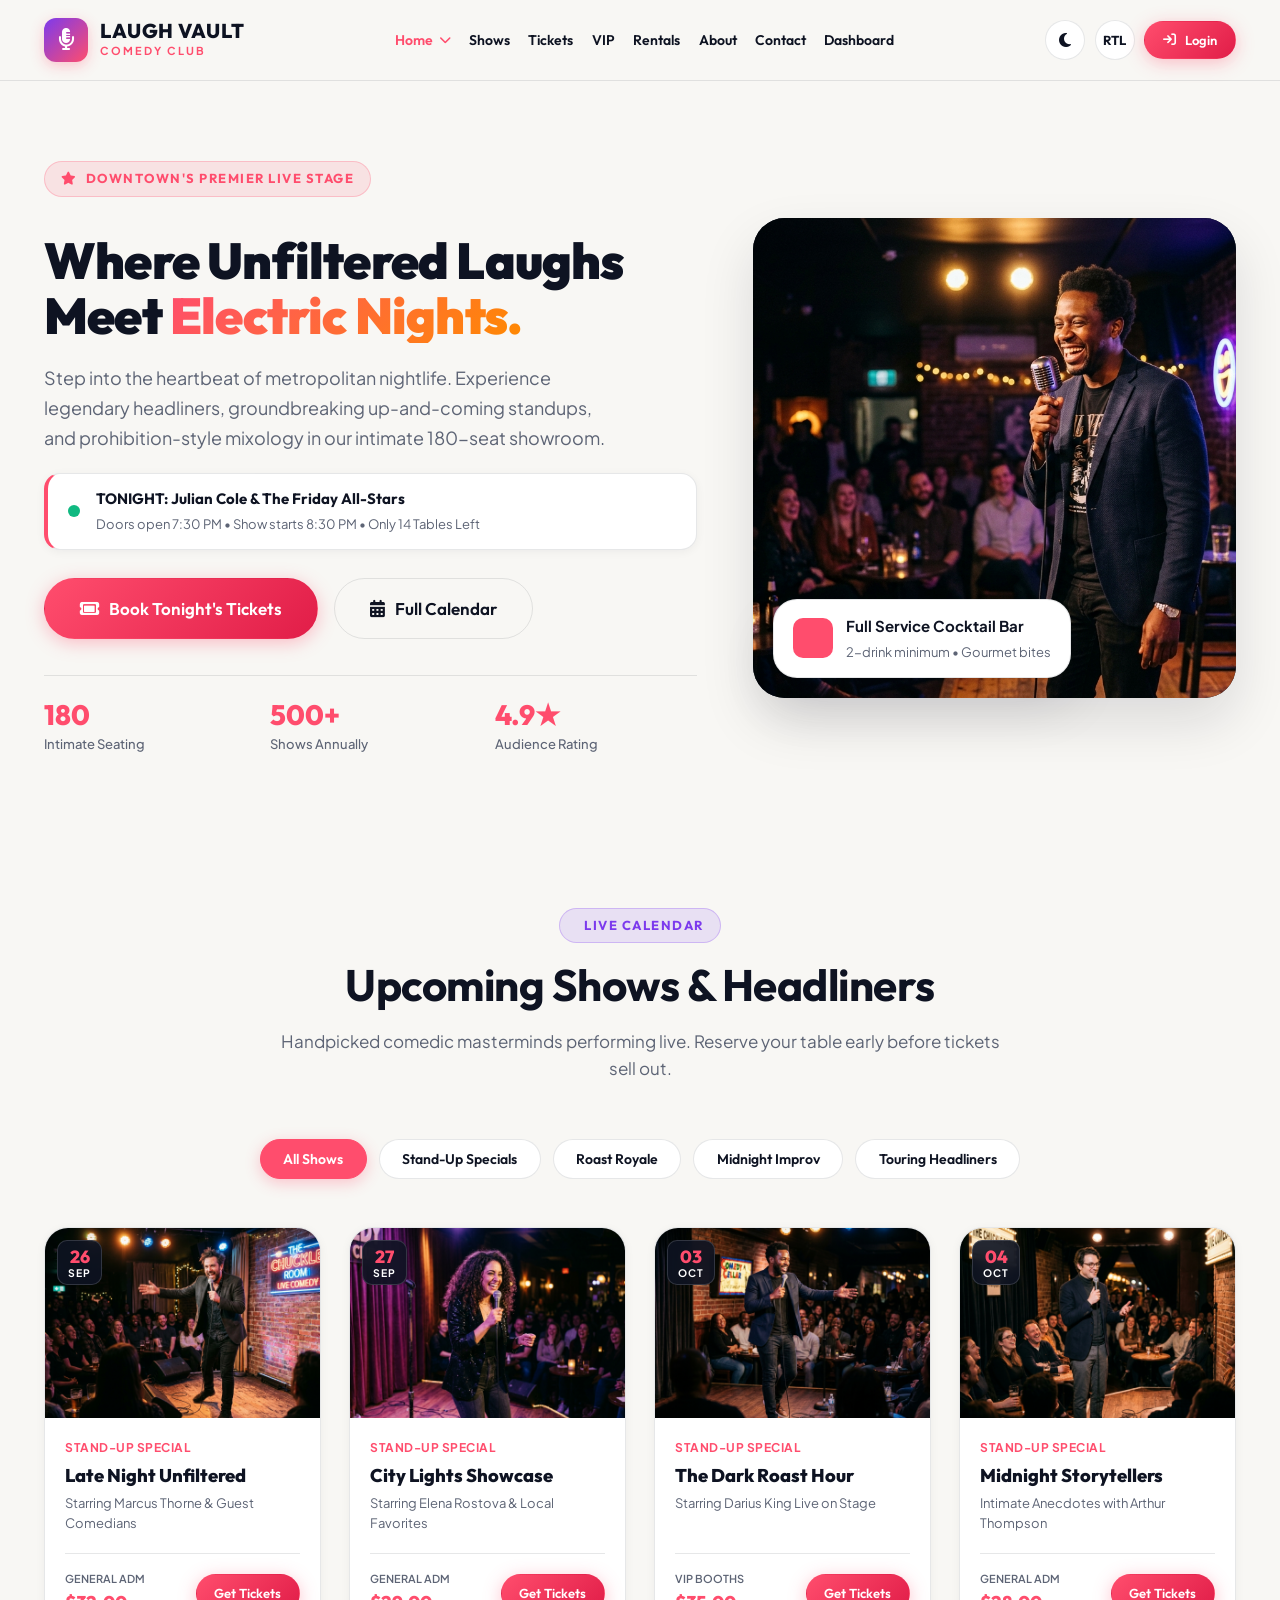
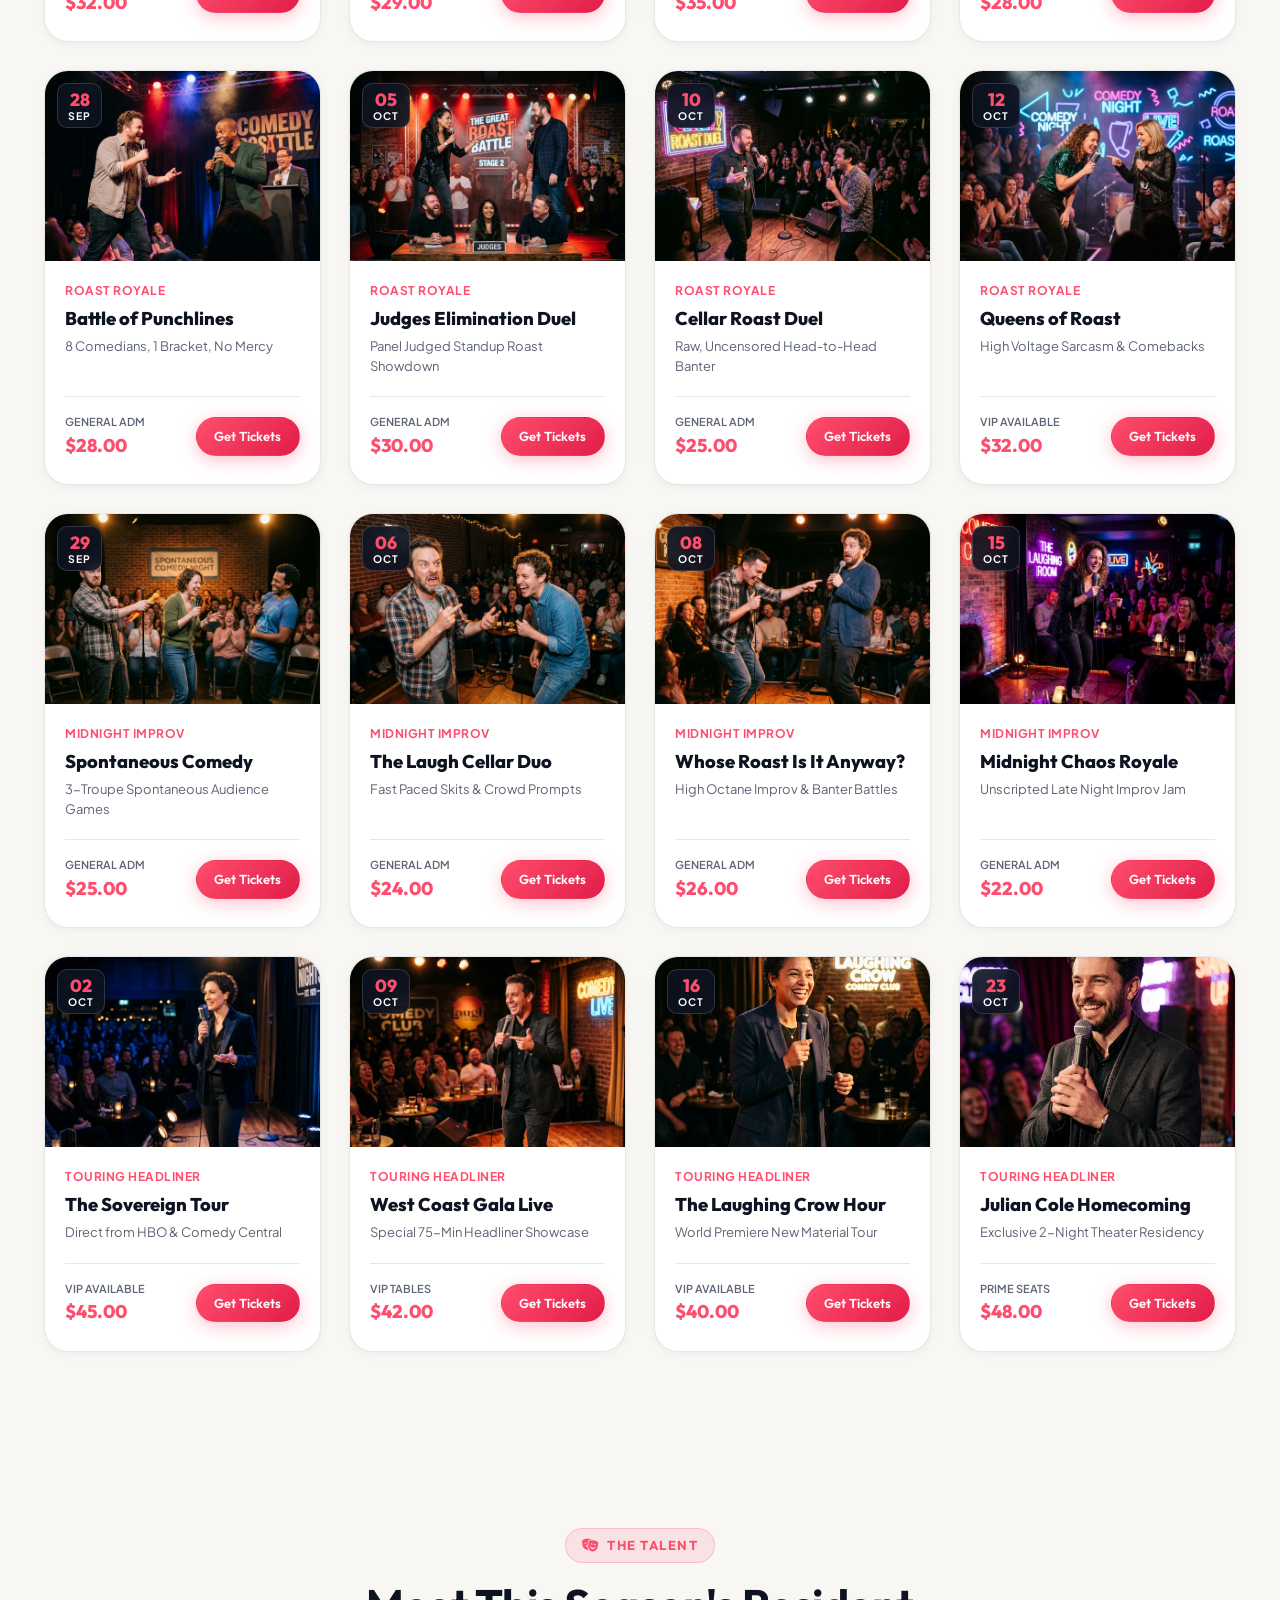
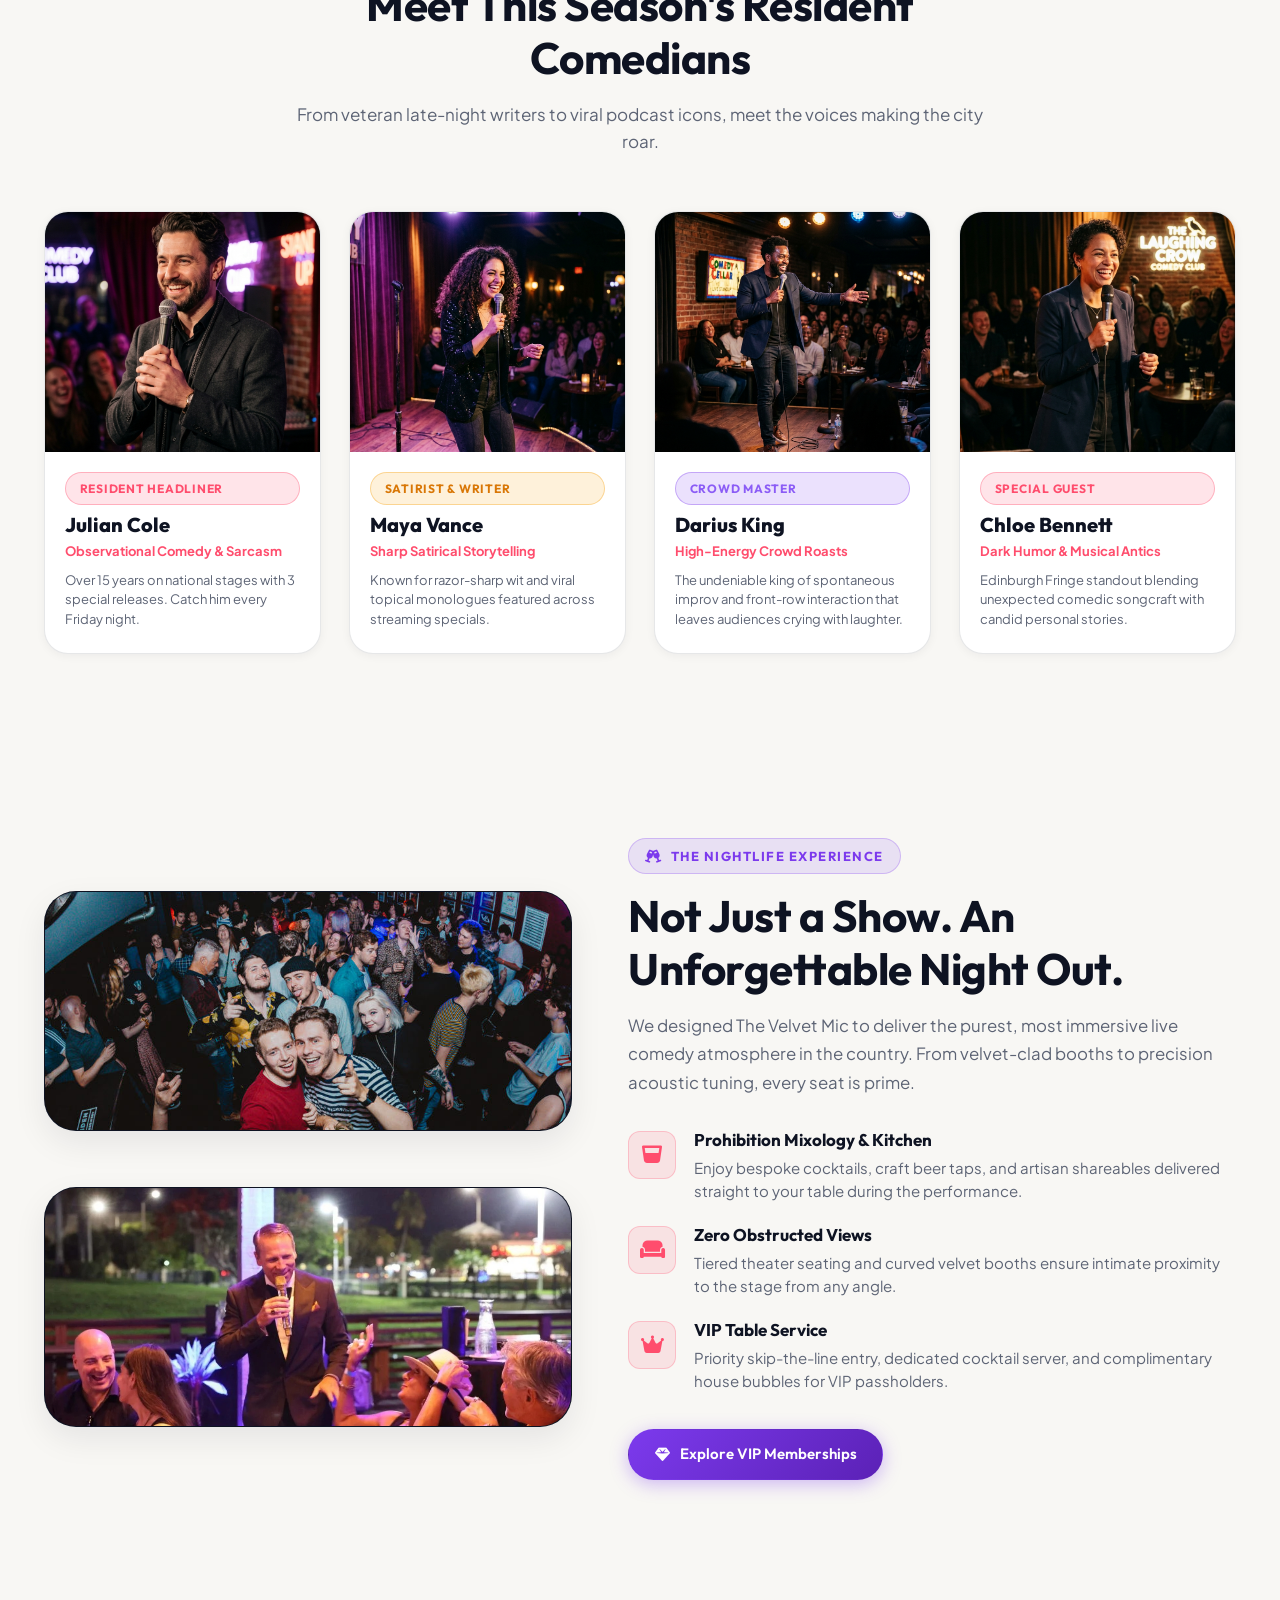
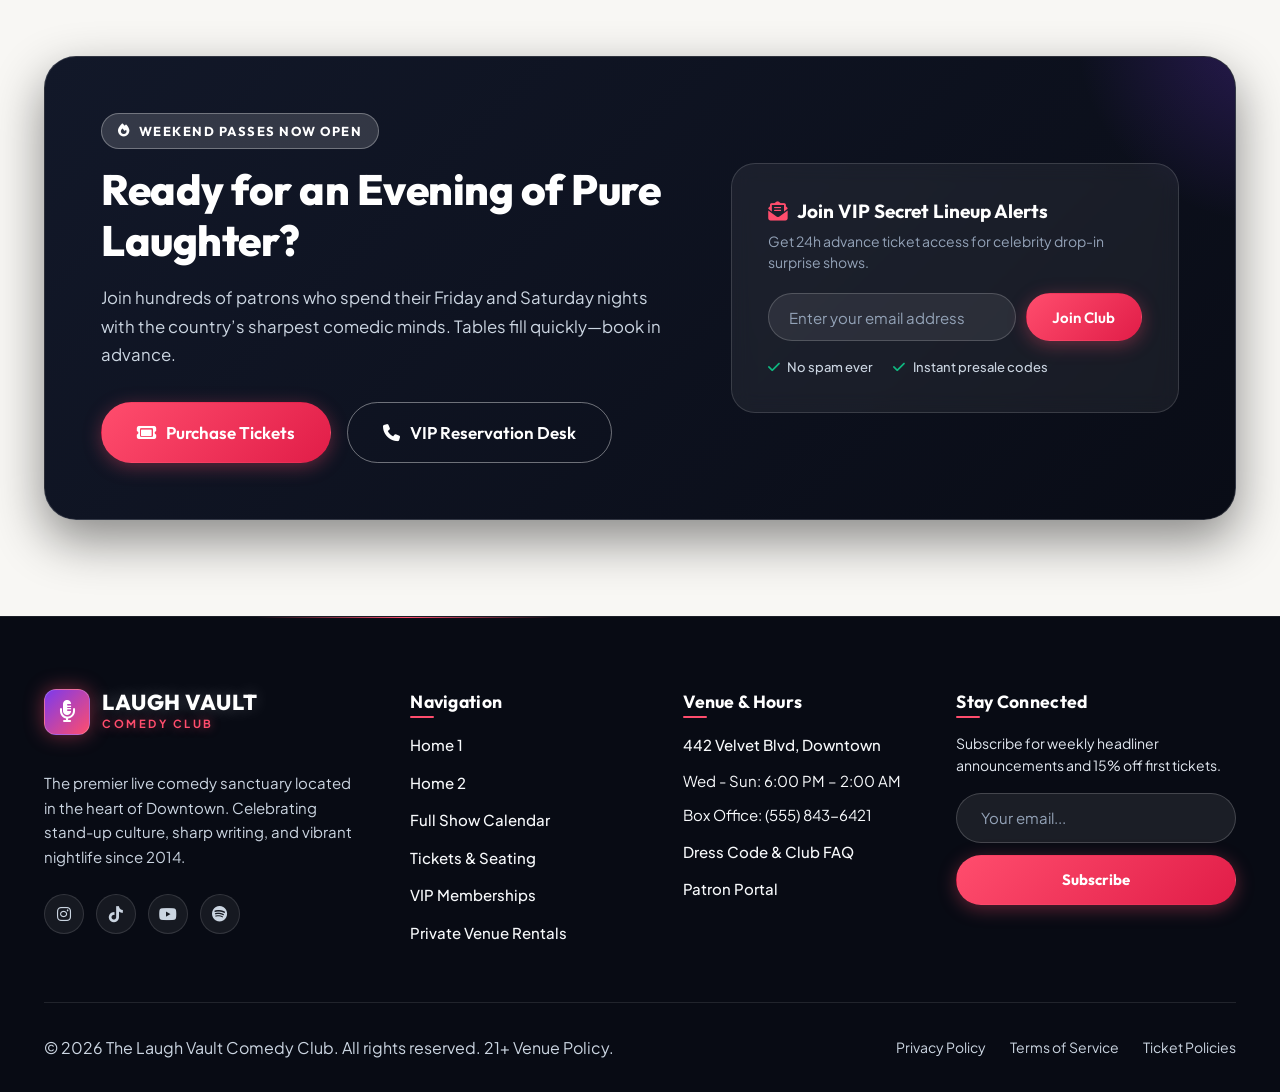
==== commit 2fa8e5f9: "first commit" ====
--- a/index.html
+++ b/index.html
@@ -13,8 +13,8 @@
   <link rel="stylesheet" href="https://cdnjs.cloudflare.com/ajax/libs/font-awesome/6.5.1/css/all.min.css">
   
   <!-- Custom Stylesheets -->
-  <link rel="stylesheet" href="assets/css/style.css">
-  <link rel="stylesheet" href="assets/css/responsive.css">
+  <link rel="stylesheet" href="assets/css/style.css?v=2.8">
+  <link rel="stylesheet" href="assets/css/responsive.css?v=2.8">
 </head>
   <!-- Page Loader -->
   <div class="page-loader" id="pageLoader">
--- a/assets/css/style.css
+++ b/assets/css/style.css
@@ -353,6 +353,9 @@
 .section-eyebrow {
   display: inline-flex;
   align-items: center;
+  align-self: flex-start;
+  width: fit-content !important;
+  max-width: fit-content !important;
   gap: 0.5rem;
   padding: 0.4rem 1rem;
   background: rgba(255, 77, 109, 0.12);
@@ -371,6 +374,61 @@
   background: rgba(124, 58, 237, 0.12);
   color: var(--color-secondary);
   border-color: rgba(124, 58, 237, 0.25);
+}
+
+.section-eyebrow.eyebrow-coral {
+  background: rgba(255, 77, 109, 0.12);
+  color: var(--color-accent);
+  border-color: rgba(255, 77, 109, 0.25);
+}
+
+.section-eyebrow.eyebrow-amber {
+  background: rgba(245, 158, 11, 0.12);
+  color: var(--color-warm);
+  border-color: rgba(245, 158, 11, 0.25);
+}
+
+.section-eyebrow.eyebrow-teal {
+  background: rgba(20, 184, 166, 0.12);
+  color: #14B8A6;
+  border-color: rgba(20, 184, 166, 0.25);
+}
+
+.section-header .section-eyebrow {
+  margin-left: auto;
+  margin-right: auto;
+  align-self: center;
+}
+
+.section-header.text-start .section-eyebrow {
+  margin-left: 0;
+  margin-right: auto;
+  align-self: flex-start;
+}
+
+[dir="rtl"] .section-header.text-start .section-eyebrow {
+  margin-left: auto;
+  margin-right: 0;
+}
+
+.split-content .section-eyebrow,
+.experience-content .section-eyebrow,
+.marquee-cta-content .section-eyebrow,
+.cta-content .section-eyebrow {
+  align-self: flex-start !important;
+  width: fit-content !important;
+  max-width: fit-content !important;
+  display: inline-flex !important;
+  margin-left: 0;
+  margin-right: auto;
+}
+
+[dir="rtl"] .split-content .section-eyebrow,
+[dir="rtl"] .experience-content .section-eyebrow,
+[dir="rtl"] .marquee-cta-content .section-eyebrow,
+[dir="rtl"] .cta-content .section-eyebrow {
+  margin-left: auto;
+  margin-right: 0;
 }
 
 .section-title {
@@ -1428,9 +1486,10 @@
   color: var(--color-accent);
 }
 
-/* Home 2 Categories */
+/* Home 2 Categories Section */
 .h2-categories-section {
   background: var(--color-surface-soft);
+  padding: 5.5rem 0;
 }
 
 .categories-grid {
@@ -1482,9 +1541,18 @@
 .category-title {
   font-size: 1.15rem;
   font-weight: 800;
-  margin-bottom: 0.4rem;
+  margin-bottom: 0.5rem;
   color: var(--color-text);
   line-height: 1.35;
+  text-align: left;
+}
+
+.category-desc {
+  font-size: 0.875rem;
+  color: var(--color-text-muted);
+  margin-bottom: 1rem;
+  line-height: 1.55;
+  text-align: left;
 }
 
 .category-count {
@@ -1495,184 +1563,238 @@
   color: var(--color-accent);
   display: inline-block;
   padding-top: 0.5rem;
-}
-
-/* Home 2 Featured Nights */
+  text-align: left;
+}
+
+/* Home 2 Featured Nights (Signature Residencies) */
+.h2-featured-section {
+  padding: 5.5rem 0;
+  background: var(--color-bg);
+}
+
+/* Featured Nights Layout (1 Large Left + 2 Stacked Right) */
 .featured-nights-layout {
   display: grid;
-  grid-template-columns: 1.35fr 1fr;
-  gap: 1.75rem;
-}
-
-.featured-big-card {
+  grid-template-columns: 1.15fr 0.95fr;
+  gap: 1.5rem;
+  align-items: stretch;
+}
+
+.featured-nights-side-stack {
+  display: flex;
+  flex-direction: column;
+  gap: 1.5rem;
+  height: 100%;
+}
+
+.featured-card {
   position: relative;
   border-radius: var(--radius-xl);
   overflow: hidden;
-  min-height: 480px;
+  height: 100%;
   display: flex;
   flex-direction: column;
   justify-content: flex-end;
-  box-shadow: 0 10px 30px rgba(0, 0, 0, 0.5);
+  box-shadow: 0 10px 30px rgba(0, 0, 0, 0.35);
   background: #080B14;
-}
-
-.featured-big-card img {
+  border: 1px solid rgba(255, 255, 255, 0.1);
+  transition: transform var(--transition-normal), box-shadow var(--transition-normal), border-color var(--transition-normal);
+}
+
+.featured-card.featured-card-large {
+  min-height: 480px;
+}
+
+.featured-card.featured-card-small {
+  flex: 1;
+  min-height: 228px;
+}
+
+.featured-card:hover {
+  transform: translateY(-4px);
+  box-shadow: 0 16px 40px rgba(0, 0, 0, 0.5), 0 0 20px rgba(255, 77, 109, 0.2);
+  border-color: rgba(255, 77, 109, 0.4);
+}
+
+.featured-card-media {
   position: absolute;
   top: 0;
   left: 0;
   width: 100%;
   height: 100%;
-  object-fit: cover;
-}
-
-.featured-big-card::after {
-  content: '';
+  z-index: 1;
+}
+
+.featured-card-media img {
   position: absolute;
   top: 0;
   left: 0;
   width: 100%;
   height: 100%;
-  background: linear-gradient(180deg, rgba(8, 11, 20, 0.25) 0%, rgba(8, 11, 20, 0.65) 45%, rgba(6, 8, 16, 0.96) 100%);
+  object-fit: cover;
+  object-position: center top;
+  transition: transform 0.6s cubic-bezier(0.16, 1, 0.3, 1);
+}
+
+.featured-card:hover .featured-card-media img {
+  transform: scale(1.04);
+}
+
+.featured-card-overlay-gradient {
+  position: absolute;
+  top: 0;
+  left: 0;
+  width: 100%;
+  height: 100%;
+  background: linear-gradient(180deg, rgba(8, 11, 20, 0.05) 0%, rgba(8, 11, 20, 0.15) 30%, rgba(6, 8, 16, 0.68) 65%, rgba(4, 5, 12, 0.92) 100%);
   pointer-events: none;
-  z-index: 1;
-}
-
-.featured-card-overlay {
+  z-index: 2;
+}
+
+.featured-card::after {
+  display: none;
+}
+
+.featured-card-content {
   position: relative;
-  z-index: 2;
+  z-index: 3;
   padding: 1.75rem;
   width: 100%;
+  height: 100%;
   display: flex;
   flex-direction: column;
+  justify-content: flex-end;
   align-items: flex-start;
-  justify-content: flex-end;
   text-align: left;
   box-sizing: border-box;
 }
 
+.featured-card-small .featured-card-content {
+  padding: 1.35rem 1.5rem;
+}
+
+.featured-card-badge-wrap {
+  align-self: flex-start;
+  margin-bottom: 0.55rem;
+}
+
+.featured-card-badge-wrap .badge {
+  font-size: 0.6875rem;
+  font-weight: 800;
+  letter-spacing: 0.75px;
+  padding: 0.28rem 0.75rem;
+  border-radius: var(--radius-full);
+  backdrop-filter: blur(8px);
+  background: rgba(8, 11, 20, 0.75);
+  box-shadow: 0 2px 8px rgba(0, 0, 0, 0.4);
+  text-transform: uppercase;
+  display: inline-block;
+}
+
+.featured-card-badge-wrap .badge.badge-coral {
+  color: #FF758F !important;
+  border: 1.5px solid #FF4D6D !important;
+}
+
+.featured-card-badge-wrap .badge.badge-violet {
+  color: #C4B5FD !important;
+  border: 1.5px solid #8B5CF6 !important;
+}
+
+.featured-card-badge-wrap .badge.badge-gold,
+.featured-card-badge-wrap .badge.badge-amber {
+  color: #FDE047 !important;
+  border: 1.5px solid #F59E0B !important;
+}
+
 .featured-card-title {
-  font-size: 1.35rem;
+  font-size: 1.45rem;
   font-weight: 800;
   line-height: 1.25;
   color: #FFFFFF !important;
-  text-shadow: 0 2px 10px rgba(0, 0, 0, 0.9), 0 1px 3px rgba(0, 0, 0, 0.8) !important;
+  text-shadow: 0 2px 8px rgba(0, 0, 0, 0.85);
   text-align: left;
-  margin: 0 0 0.4rem 0;
-}
-
-.featured-side-stack {
-  display: flex;
-  flex-direction: column;
-  gap: 1.5rem;
-}
-
-.featured-mini-card {
-  position: relative;
-  border-radius: var(--radius-lg);
-  overflow: hidden;
-  min-height: 260px;
-  height: auto;
-  display: flex;
-  flex-direction: column;
-  justify-content: flex-end;
-  box-shadow: 0 8px 24px rgba(0, 0, 0, 0.45);
-  background: #080B14;
-}
-
-.featured-mini-card img {
-  position: absolute;
-  top: 0;
-  left: 0;
-  width: 100%;
-  height: 100%;
-  object-fit: cover;
-}
-
-.featured-mini-card::after {
-  content: '';
-  position: absolute;
-  top: 0;
-  left: 0;
-  width: 100%;
-  height: 100%;
-  background: linear-gradient(180deg, rgba(8, 11, 20, 0.35) 0%, rgba(8, 11, 20, 0.78) 40%, rgba(6, 8, 16, 0.97) 100%);
-  pointer-events: none;
-  z-index: 1;
-}
-
-.featured-mini-card .featured-card-overlay {
-  padding: 1.75rem;
-}
-
-.featured-card-overlay h4 {
-  font-size: 1.25rem;
-  font-weight: 800;
-  line-height: 1.25;
-  color: #FFFFFF !important;
-  text-shadow: 0 2px 8px rgba(0, 0, 0, 0.95), 0 1px 2px rgba(0, 0, 0, 0.9) !important;
-  margin: 0 0 0.4rem 0;
+  margin: 0 0 0.35rem 0;
+  width: 100%;
+}
+
+.featured-card-small .featured-card-title {
+  font-size: 1.2rem;
+  margin: 0 0 0.25rem 0;
+}
+
+.featured-card-desc {
+  color: #CBD5E1 !important;
+  font-size: 0.84rem;
+  line-height: 1.45;
+  margin: 0 0 0.85rem 0;
+  text-shadow: 0 1px 5px rgba(0, 0, 0, 0.85);
   text-align: left;
-}
-
-.featured-card-overlay p {
-  color: #CBD5E1 !important;
+  max-width: 500px;
+}
+
+.featured-card-small .featured-card-desc {
+  font-size: 0.785rem;
+  line-height: 1.4;
+  margin: 0 0 0.75rem 0;
+  max-width: 440px;
+}
+
+/* Large Card Bottom Row: Button + Meta text in one row */
+.featured-card-bottom-row {
+  display: flex;
+  align-items: center;
+  gap: 1.25rem;
+  flex-wrap: wrap;
+  width: 100%;
+  margin-top: 0.25rem;
+}
+
+.featured-card-bottom-row .btn {
+  width: auto;
+  padding: 0.55rem 1.25rem;
+  font-size: 0.85rem;
+  font-weight: 700;
+  border-radius: var(--radius-full);
+}
+
+.featured-card-bottom-row .featured-card-meta {
   font-size: 0.8125rem;
-  line-height: 1.5;
-  margin: 0 0 0.85rem 0;
-  text-shadow: 0 1px 6px rgba(0, 0, 0, 0.9) !important;
-  text-align: left;
-}
-
-.featured-card-overlay .badge {
-  background: rgba(8, 11, 20, 0.88) !important;
-  backdrop-filter: blur(8px) !important;
-  font-weight: 800 !important;
-  letter-spacing: 0.8px !important;
-  box-shadow: 0 2px 8px rgba(0, 0, 0, 0.6) !important;
-  text-shadow: 0 1px 3px rgba(0, 0, 0, 0.8) !important;
-}
-
-.featured-card-overlay .badge.badge-coral {
-  color: #FF758F !important;
-  border: 1.5px solid #FF4D6D !important;
-}
-
-.featured-card-overlay .badge.badge-violet {
-  color: #C4B5FD !important;
-  border: 1.5px solid #8B5CF6 !important;
-}
-
-.featured-card-overlay .badge.badge-gold,
-.featured-card-overlay .badge.badge-amber {
-  color: #FDE047 !important;
-  border: 1.5px solid #F59E0B !important;
-}
-
-.featured-card-overlay .btn-outline {
-  background: rgba(14, 19, 34, 0.8) !important;
-  backdrop-filter: blur(6px) !important;
-  color: #FFFFFF !important;
-  border: 1.5px solid rgba(255, 255, 255, 0.5) !important;
-  font-weight: 700 !important;
-}
-
-.featured-card-overlay .btn-outline:hover {
-  background: var(--color-primary) !important;
-  border-color: var(--color-primary) !important;
-  color: #FFFFFF !important;
-}
-
-.featured-action-row {
-  display: flex;
-  gap: 1rem;
-  align-items: center;
-  flex-wrap: wrap;
-}
-
-.featured-showtime {
-  font-size: 0.875rem;
   font-weight: 600;
-  color: var(--color-highlight);
+  color: #FCD34D !important;
+  display: inline-flex;
+  align-items: center;
+  gap: 0.45rem;
+  text-shadow: 0 1px 4px rgba(0, 0, 0, 0.85);
+  white-space: nowrap;
+}
+
+/* Small Cards CTA Button: Left-aligned outline pill */
+.featured-card-actions {
+  width: 100%;
+  display: flex;
+  align-items: center;
+  justify-content: flex-start;
+  margin-top: auto;
+}
+
+.featured-card-actions .btn {
+  width: auto;
+  padding: 0.45rem 1.15rem;
+  font-size: 0.8125rem;
+  font-weight: 600;
+  border-radius: var(--radius-full);
+  border: 1px solid rgba(255, 255, 255, 0.4);
+  color: #FFFFFF;
+  background: rgba(8, 11, 20, 0.5);
+  backdrop-filter: blur(4px);
+  transition: all var(--transition-fast);
+}
+
+.featured-card-actions .btn:hover {
+  background: rgba(255, 255, 255, 0.15);
+  border-color: #FFFFFF;
+  color: #FFFFFF;
 }
 
 /* Ticket Stats Grid */
@@ -2102,13 +2224,16 @@
   display: flex;
   flex-direction: column;
   gap: 0.85rem;
-  margin-bottom: 2rem;
+  margin: 0 auto 2rem auto;
+  width: fit-content;
+  max-width: 100%;
   text-align: left;
   flex-grow: 1;
 }
 
 [dir="rtl"] .pricing-features {
   text-align: right;
+  margin: 0 auto 2rem auto;
 }
 
 .pricing-features li {
@@ -2161,7 +2286,7 @@
 
 .form-control:focus {
   border-color: var(--color-accent);
-  background: var(--color-surface);
+  background-color: var(--color-surface);
   box-shadow: 0 0 0 4px rgba(255, 77, 109, 0.15);
 }
 
@@ -2170,21 +2295,40 @@
   -webkit-appearance: none;
   -moz-appearance: none;
   background-image: url("data:image/svg+xml,%3Csvg xmlns='http://www.w3.org/2000/svg' width='16' height='16' viewBox='0 0 24 24' fill='none' stroke='%23080B14' stroke-width='2.5' stroke-linecap='round' stroke-linejoin='round'%3E%3Cpolyline points='6 9 12 15 18 9'%3E%3C/polyline%3E%3C/svg%3E");
-  background-repeat: no-repeat;
-  background-position: right 1.25rem center;
-  background-size: 16px 16px;
+  background-repeat: no-repeat !important;
+  background-position: right 1.25rem center !important;
+  background-size: 16px 16px !important;
   padding-right: 2.75rem;
   cursor: pointer;
 }
 
 [data-theme="dark"] select.form-control {
   background-image: url("data:image/svg+xml,%3Csvg xmlns='http://www.w3.org/2000/svg' width='16' height='16' viewBox='0 0 24 24' fill='none' stroke='%23FFFFFF' stroke-width='2.5' stroke-linecap='round' stroke-linejoin='round'%3E%3Cpolyline points='6 9 12 15 18 9'%3E%3C/polyline%3E%3C/svg%3E");
-}
-
-[dir="rtl"] select.form-control {
-  background-position: left 1.25rem center;
+  background-repeat: no-repeat !important;
+  background-position: right 1.25rem center !important;
+  background-size: 16px 16px !important;
+}
+
+[dir="rtl"] select.form-control,
+[dir="rtl"] [data-theme="dark"] select.form-control {
+  background-position: left 1.25rem center !important;
   padding-right: 1.25rem;
   padding-left: 2.75rem;
+}
+
+input[type="number"].form-control::-webkit-inner-spin-button,
+input[type="number"].form-control::-webkit-outer-spin-button {
+  opacity: 1 !important;
+  cursor: pointer;
+  height: 28px;
+  position: relative;
+  margin-right: -2px;
+}
+
+[data-theme="dark"] input[type="number"].form-control::-webkit-inner-spin-button,
+[data-theme="dark"] input[type="number"].form-control::-webkit-outer-spin-button {
+  opacity: 1 !important;
+  filter: invert(0.85);
 }
 
 input[type="date"].form-control {
@@ -2334,8 +2478,8 @@
 .dashboard-header-container {
   width: 100% !important;
   max-width: 100% !important;
-  padding-left: 2rem !important;
-  padding-right: 2rem !important;
+  padding-left: 1.5rem !important;
+  padding-right: 1.5rem !important;
   margin: 0 !important;
 }
 
@@ -2344,13 +2488,13 @@
   align-items: center;
   justify-content: space-between;
   width: 100%;
-  height: 70px;
+  height: 60px;
 }
 
 .dashboard-actions {
   display: flex;
   align-items: center;
-  gap: 0.65rem;
+  gap: 0.5rem;
   margin-left: auto;
 }
 
@@ -2364,7 +2508,8 @@
   align-items: center;
   gap: 0.45rem;
   font-weight: 600;
-  padding: 0.5rem 1rem;
+  padding: 0.4rem 0.85rem;
+  font-size: 0.8125rem;
 }
 
 .dashboard-logout-btn {
@@ -2372,13 +2517,14 @@
   align-items: center;
   gap: 0.45rem;
   font-weight: 600;
-  padding: 0.5rem 1.15rem;
+  padding: 0.4rem 0.95rem;
+  font-size: 0.8125rem;
 }
 
 .dashboard-layout {
   display: grid;
-  grid-template-columns: 280px 1fr;
-  min-height: calc(100vh - 70px);
+  grid-template-columns: 250px 1fr;
+  min-height: calc(100vh - 60px);
   background: var(--color-bg);
   margin: 0;
   padding: 0;
@@ -2387,14 +2533,14 @@
 .dashboard-sidebar {
   background: var(--color-surface);
   border-right: 1px solid var(--color-border);
-  padding: 1.25rem 1.25rem;
+  padding: 0.85rem 0.85rem;
   display: flex;
   flex-direction: column;
-  gap: 1.25rem;
+  gap: 0.75rem;
   position: sticky;
-  top: 70px;
+  top: 60px;
   align-self: start;
-  height: calc(100vh - 70px);
+  height: calc(100vh - 60px);
   overflow-y: auto;
 }
 
@@ -2405,53 +2551,54 @@
 
 .sidebar-user {
   text-align: center;
-  padding-bottom: 1.5rem;
+  padding-bottom: 0.75rem;
   border-bottom: 1px solid var(--color-border);
 }
 
 .sidebar-avatar {
-  width: 80px;
-  height: 80px;
+  width: 56px;
+  height: 56px;
   border-radius: 50%;
   overflow: hidden;
-  margin: 0 auto 0.75rem;
-  border: 3px solid var(--color-accent);
+  margin: 0 auto 0.4rem;
+  border: 2.5px solid var(--color-accent);
 }
 
 .sidebar-user-name {
   font-family: var(--font-heading);
   font-weight: 800;
-  font-size: 1.125rem;
+  font-size: 0.9375rem;
   color: var(--color-text);
+  line-height: 1.25;
 }
 
 .sidebar-user-tier {
   display: inline-block;
-  font-size: 0.6875rem;
+  font-size: 0.625rem;
   font-weight: 800;
-  letter-spacing: 1px;
+  letter-spacing: 0.8px;
   color: var(--color-accent);
   background: rgba(255, 77, 109, 0.1);
-  padding: 3px 10px;
+  padding: 2px 8px;
   border-radius: var(--radius-full);
-  margin-top: 0.35rem;
+  margin-top: 0.2rem;
 }
 
 .sidebar-nav {
   display: flex;
   flex-direction: column;
-  gap: 0.4rem;
+  gap: 0.25rem;
 }
 
 .sidebar-nav-item {
   display: flex;
   align-items: center;
-  gap: 0.85rem;
-  padding: 0.75rem 1rem;
+  gap: 0.75rem;
+  padding: 0.55rem 0.85rem;
   border-radius: var(--radius-sm);
   font-family: var(--font-heading);
   font-weight: 600;
-  font-size: 0.9375rem;
+  font-size: 0.875rem;
   color: var(--color-text);
   transition: all var(--transition-fast);
 }
@@ -2463,7 +2610,7 @@
 }
 
 .dashboard-main {
-  padding: 1.25rem 2rem 2.5rem 2rem;
+  padding: 1.25rem 1.75rem 2.5rem 1.75rem;
   overflow-y: auto;
   min-width: 0;
 }
@@ -2474,19 +2621,25 @@
   margin: 0 auto;
 }
 
+.dashboard-main section,
 .dash-tab-content {
   display: none;
-  animation: fadeInTab 0.25s ease-in-out;
-}
-
+  padding: 0 !important;
+  margin: 0 !important;
+  animation: fadeInTab 0.2s ease-in-out;
+}
+
+.dashboard-main section.active,
 .dash-tab-content.active {
   display: block;
+  padding: 0 !important;
+  margin: 0 !important;
 }
 
 @keyframes fadeInTab {
   from {
     opacity: 0;
-    transform: translateY(6px);
+    transform: translateY(4px);
   }
   to {
     opacity: 1;
@@ -2498,15 +2651,30 @@
   display: flex;
   justify-content: space-between;
   align-items: center;
-  margin-top: 0;
-  margin-bottom: 1.25rem;
+  margin-top: 0 !important;
+  margin-bottom: 1.25rem !important;
+  padding-top: 0 !important;
   flex-wrap: wrap;
-  gap: 1rem;
+  gap: 0.75rem;
+}
+
+.dash-page-header > div {
+  display: flex;
+  flex-direction: column;
 }
 
 .dash-page-header h1 {
-  margin-top: 0;
-  margin-bottom: 0.25rem;
+  margin: 0 0 0.15rem 0;
+  font-size: 1.625rem;
+  font-weight: 800;
+  line-height: 1.2;
+}
+
+.dash-page-header p {
+  margin: 0;
+  color: var(--color-text-muted);
+  font-size: 0.875rem;
+  line-height: 1.4;
 }
 
 .dash-ticket-card {
@@ -2559,29 +2727,34 @@
 
 .dash-form-grid {
   display: grid;
-  grid-template-columns: 1fr 1fr;
-  gap: 1.5rem;
+  grid-template-columns: repeat(2, minmax(0, 1fr));
+  gap: 1.15rem 1.25rem;
   width: 100%;
   box-sizing: border-box;
+  margin-bottom: 1.15rem;
+}
+
+.dash-form-grid > .dash-form-group {
+  margin-bottom: 0;
 }
 
 .dash-form-group {
   display: flex;
   flex-direction: column;
-  gap: 0.4rem;
-  margin-bottom: 1rem;
+  gap: 0.35rem;
+  margin-bottom: 1.15rem;
   width: 100%;
   max-width: 100%;
+  min-width: 0;
   box-sizing: border-box;
-  overflow: hidden;
 }
 
 .dash-form-group label {
   font-family: var(--font-heading);
   font-weight: 700;
-  font-size: 0.875rem;
+  font-size: 0.84375rem;
   color: var(--color-text);
-  margin-bottom: 0.15rem;
+  margin-bottom: 0.1rem;
 }
 
 .dash-form-group input,
@@ -2591,15 +2764,51 @@
   max-width: 100% !important;
   min-width: 0 !important;
   box-sizing: border-box !important;
-  padding: 0.75rem 1rem;
+  padding: 0.7rem 1rem;
   border-radius: var(--radius-sm);
   border: 1px solid var(--color-border);
-  background: var(--color-surface-soft);
+  background-color: var(--color-surface-soft);
   color: var(--color-text);
-  font-size: 0.9375rem;
+  font-size: 0.9rem;
   font-family: inherit;
   transition: border-color var(--transition-fast), box-shadow var(--transition-fast);
-  text-overflow: ellipsis;
+}
+
+.dash-form-group select {
+  appearance: none;
+  -webkit-appearance: none;
+  -moz-appearance: none;
+  background-image: url("data:image/svg+xml,%3Csvg xmlns='http://www.w3.org/2000/svg' width='16' height='16' viewBox='0 0 24 24' fill='none' stroke='%23080B14' stroke-width='2.5' stroke-linecap='round' stroke-linejoin='round'%3E%3Cpolyline points='6 9 12 15 18 9'%3E%3C/polyline%3E%3C/svg%3E");
+  background-repeat: no-repeat !important;
+  background-position: right 1rem center !important;
+  background-size: 14px 14px !important;
+  padding-right: 2.75rem !important;
+  cursor: pointer;
+  line-height: 1.4;
+}
+
+[data-theme="dark"] .dash-form-group select {
+  background-image: url("data:image/svg+xml,%3Csvg xmlns='http://www.w3.org/2000/svg' width='16' height='16' viewBox='0 0 24 24' fill='none' stroke='%23FFFFFF' stroke-width='2.5' stroke-linecap='round' stroke-linejoin='round'%3E%3Cpolyline points='6 9 12 15 18 9'%3E%3C/polyline%3E%3C/svg%3E");
+  background-repeat: no-repeat !important;
+  background-position: right 1rem center !important;
+  background-size: 14px 14px !important;
+}
+
+.dash-form-group select option {
+  background-color: #FFFFFF;
+  color: #080B14;
+  padding: 0.5rem;
+}
+
+[data-theme="dark"] .dash-form-group select option {
+  background-color: #131828;
+  color: #F8FAFC;
+}
+
+[dir="rtl"] .dash-form-group select {
+  background-position: left 1rem center !important;
+  padding-right: 1rem !important;
+  padding-left: 2.75rem !important;
 }
 
 .dash-form-group input:focus,
@@ -2613,36 +2822,36 @@
 .dash-stat-grid {
   display: grid;
   grid-template-columns: repeat(4, 1fr);
-  gap: 1.25rem;
-  margin-bottom: 2rem;
+  gap: 1rem;
+  margin-bottom: 1.25rem;
 }
 
 .dash-stat-card {
   background: var(--color-surface);
   border: 1px solid var(--color-border);
   border-radius: var(--radius-lg);
-  padding: 1.5rem;
+  padding: 1rem 1.15rem;
   box-shadow: var(--shadow-sm);
   transition: all var(--transition-fast);
 }
 
 .dash-stat-card:hover {
   border-color: var(--color-accent);
-  transform: translateY(-3px);
+  transform: translateY(-2px);
 }
 
 .dash-stat-val {
-  font-size: 2rem;
+  font-size: 1.625rem;
   font-weight: 900;
   font-family: var(--font-heading);
   color: var(--color-accent);
   line-height: 1.1;
-  margin-bottom: 0.25rem;
+  margin-bottom: 0.2rem;
 }
 
 .dash-stat-label {
-  font-size: 0.8125rem;
-  font-weight: 600;
+  font-size: 0.75rem;
+  font-weight: 700;
   color: var(--color-text-muted);
   text-transform: uppercase;
   letter-spacing: 0.5px;
@@ -2982,48 +3191,6 @@
 
 
 
-/* Featured Nights Layout */
-.featured-nights-layout {
-  display: grid;
-  grid-template-columns: 1.4fr 1fr;
-  gap: 1.75rem;
-}
-
-.featured-big-card {
-  position: relative;
-  border-radius: var(--radius-xl);
-  overflow: hidden;
-  min-height: 440px;
-  display: flex;
-  flex-direction: column;
-  justify-content: flex-end;
-  padding: 3rem;
-  color: #FFFFFF;
-}
-
-.featured-big-bg {
-  position: absolute;
-  top: 0;
-  left: 0;
-  width: 100%;
-  height: 100%;
-  object-fit: cover;
-}
-
-.featured-big-overlay {
-  position: absolute;
-  top: 0;
-  left: 0;
-  width: 100%;
-  height: 100%;
-  background: linear-gradient(180deg, rgba(8, 10, 18, 0.2) 0%, rgba(8, 10, 18, 0.92) 100%);
-}
-
-.featured-big-content {
-  position: relative;
-  z-index: 2;
-}
-
 /* Moments Grid */
 .moments-grid {
   display: grid;
@@ -3741,6 +3908,54 @@
 
 [dir="rtl"] .footer-links a:hover {
   transform: translateX(-4px);
+}
+
+/* Home 2 RTL Direction Support */
+[dir="rtl"] .category-title,
+[dir="rtl"] .category-desc,
+[dir="rtl"] .category-count {
+  text-align: right;
+}
+
+[dir="rtl"] .featured-card-content,
+[dir="rtl"] .featured-show-content,
+[dir="rtl"] .featured-card-overlay {
+  align-items: flex-start;
+  text-align: right;
+}
+
+[dir="rtl"] .featured-card-badge-wrap,
+[dir="rtl"] .featured-card-content .badge,
+[dir="rtl"] .featured-show-content .badge,
+[dir="rtl"] .featured-card-overlay .badge {
+  align-self: flex-start;
+}
+
+[dir="rtl"] .featured-card-title,
+[dir="rtl"] .featured-show-title,
+[dir="rtl"] .featured-card-overlay h3,
+[dir="rtl"] .featured-card-overlay h4 {
+  text-align: right;
+}
+
+[dir="rtl"] .featured-card-desc,
+[dir="rtl"] .featured-show-desc,
+[dir="rtl"] .featured-card-overlay p {
+  text-align: right;
+}
+
+[dir="rtl"] .featured-card-meta,
+[dir="rtl"] .featured-show-timing,
+[dir="rtl"] .featured-showtime {
+  text-align: right;
+  flex-direction: row;
+}
+
+[dir="rtl"] .moment-title,
+[dir="rtl"] .moment-desc,
+[dir="rtl"] .moment-body h4,
+[dir="rtl"] .moment-body p {
+  text-align: right;
 }
 
 .footer-contact-list li,
--- a/assets/css/responsive.css
+++ b/assets/css/responsive.css
@@ -2,6 +2,16 @@
    THE VELVET MIC — Responsive Stylesheet
    Full viewport coverage: 200px -> 1920px+
    ========================================================================== */
+
+/* Universal Eyebrow Pill Sizing & Alignment (Text Width Only) */
+.section-eyebrow,
+.h2-hero-eyebrow,
+.eyebrow {
+  width: fit-content !important;
+  max-width: fit-content !important;
+  display: inline-flex !important;
+  box-sizing: border-box !important;
+}
 
 /* Large Desktops (1440px+) */
 @media (min-width: 1440px) {
@@ -106,29 +116,86 @@
     grid-template-columns: 1fr;
     padding: 3rem 2rem;
     text-align: center;
+    gap: 2.25rem;
+  }
+
+  .cta-content {
+    display: flex !important;
+    flex-direction: column !important;
+    align-items: center !important;
+    text-align: center !important;
+    max-width: 680px;
+    margin: 0 auto;
+    width: 100%;
+  }
+
+  .cta-content .section-eyebrow {
+    margin-left: auto !important;
+    margin-right: auto !important;
+    display: inline-flex !important;
+  }
+
+  .cta-title {
+    text-align: center !important;
+    margin-left: auto !important;
+    margin-right: auto !important;
+  }
+
+  .cta-desc {
+    text-align: center !important;
+    margin-left: auto !important;
+    margin-right: auto !important;
+    max-width: 600px;
+  }
+
+  .cta-buttons-wrap {
+    display: flex !important;
+    justify-content: center !important;
+    align-items: center !important;
+    gap: 1rem !important;
+    margin: 0 auto !important;
+    width: 100% !important;
+    flex-wrap: wrap !important;
   }
 
   .cta-action-box {
-    max-width: 500px;
+    max-width: 520px;
     margin: 0 auto;
     width: 100%;
+    text-align: center;
+  }
+
+  .cta-perks-row {
+    justify-content: center !important;
   }
 
   .categories-grid {
     grid-template-columns: repeat(2, 1fr);
+    gap: 1.25rem;
   }
 
   .featured-nights-layout {
     grid-template-columns: 1fr;
-  }
-
-  .featured-big-card {
-    min-height: 380px;
+    gap: 1.25rem;
+  }
+
+  .featured-card.featured-card-large {
+    min-height: 400px;
+  }
+
+  .featured-nights-side-stack {
+    display: grid;
+    grid-template-columns: repeat(2, 1fr);
+    gap: 1.25rem;
+  }
+
+  .featured-card.featured-card-small {
+    min-height: 260px;
   }
 
   .moments-grid {
     grid-template-columns: repeat(3, 1fr);
-    gap: 1.5rem;
+    gap: 1.25rem;
   }
 
   .bento-grid,
@@ -139,6 +206,34 @@
     grid-template-columns: repeat(2, 1fr);
   }
 
+  /* Center single odd pricing card on 2-col tablet grids */
+  .grid-3 > .pricing-card:last-child:nth-child(odd),
+  .pricing-grid > .pricing-card:last-child:nth-child(odd) {
+    grid-column: 1 / -1;
+    max-width: 440px;
+    margin: 0 auto;
+    width: 100%;
+  }
+
+  .pricing-card {
+    text-align: center;
+  }
+
+  .pricing-features {
+    margin: 0 auto 2rem auto !important;
+    width: fit-content !important;
+    max-width: 100% !important;
+    display: flex !important;
+    flex-direction: column !important;
+    align-items: flex-start !important;
+    text-align: left !important;
+  }
+
+  [dir="rtl"] .pricing-features {
+    text-align: right !important;
+    margin: 0 auto 2rem auto !important;
+  }
+
   .split-layout {
     grid-template-columns: 1fr;
     gap: 2.5rem;
@@ -147,6 +242,11 @@
   /* Auth & Dashboard Layout on Tablet */
   .auth-wrapper {
     grid-template-columns: 1fr;
+  }
+
+  .dash-form-grid {
+    grid-template-columns: 1fr !important;
+    gap: 1.1rem !important;
   }
 
   .auth-visual-pane {
@@ -441,8 +541,16 @@
   .dash-form-grid,
   .form-row {
     grid-template-columns: 1fr !important;
+    gap: 0.95rem !important;
+    margin-bottom: 0.95rem !important;
     width: 100% !important;
     box-sizing: border-box !important;
+  }
+
+  .dash-form-group {
+    margin-bottom: 0 !important;
+    gap: 0.35rem !important;
+    width: 100% !important;
   }
 
   .dash-form-group input,
@@ -453,8 +561,35 @@
     max-width: 100% !important;
     min-width: 0 !important;
     box-sizing: border-box !important;
-    overflow: hidden !important;
-    text-overflow: ellipsis !important;
+    padding: 0.7rem 0.95rem !important;
+    font-size: 0.9rem !important;
+  }
+
+  select.form-control,
+  .dash-form-group select {
+    background-repeat: no-repeat !important;
+    background-size: 14px 14px !important;
+    background-position: right 1rem center !important;
+    padding-right: 2.75rem !important;
+  }
+
+  [dir="rtl"] select.form-control,
+  [dir="rtl"] .dash-form-group select {
+    background-position: left 1rem center !important;
+    padding-right: 0.95rem !important;
+    padding-left: 2.75rem !important;
+  }
+
+  .dash-form-group select option,
+  select.form-control option {
+    background-color: #FFFFFF;
+    color: #080B14;
+  }
+
+  [data-theme="dark"] .dash-form-group select option,
+  [data-theme="dark"] select.form-control option {
+    background-color: #131828;
+    color: #F8FAFC;
   }
 
   .form-card,
@@ -464,7 +599,6 @@
     width: 100% !important;
     max-width: 100% !important;
     box-sizing: border-box !important;
-    overflow: hidden !important;
   }
 
   .experience-visual-stack {
@@ -537,20 +671,25 @@
 
   .cta-perks-row {
     flex-direction: column !important;
-    align-items: flex-start !important;
+    align-items: center !important;
+    justify-content: center !important;
     gap: 0.5rem !important;
-    padding-left: 0.25rem !important;
     margin-top: 1rem !important;
+    text-align: center !important;
   }
 
   .cta-perks-row span {
     white-space: normal !important;
+    display: inline-flex !important;
+    align-items: center !important;
+    justify-content: center !important;
   }
 
   .cta-buttons-wrap {
     flex-direction: column !important;
     width: 100% !important;
     gap: 0.85rem !important;
+    align-items: center !important;
   }
 
   .cta-buttons-wrap .btn {
@@ -647,21 +786,42 @@
   .featured-nights-layout {
     grid-template-columns: 1fr !important;
     gap: 1.25rem !important;
-  }
-
-  .featured-big-card {
-    min-height: 380px !important;
-  }
-
-  .featured-mini-card {
-    min-height: 260px !important;
+    width: 100% !important;
+    max-width: 460px !important;
+    margin: 0 auto !important;
+  }
+
+  .featured-card.featured-card-large {
+    min-height: 360px !important;
     height: auto !important;
-  }
-
+    width: 100% !important;
+  }
+
+  .featured-nights-side-stack {
+    display: flex !important;
+    flex-direction: column !important;
+    gap: 1.25rem !important;
+    width: 100% !important;
+  }
+
+  .featured-card.featured-card-small {
+    min-height: 250px !important;
+    height: auto !important;
+    width: 100% !important;
+  }
+
+  .featured-card-bottom-row {
+    flex-direction: column !important;
+    align-items: flex-start !important;
+    gap: 0.5rem !important;
+  }
+
+  .featured-card-content,
+  .featured-show-content,
   .featured-card-overlay,
   .featured-big-card .featured-card-overlay,
   .featured-mini-card .featured-card-overlay {
-    padding: 1.25rem !important;
+    padding: 1.35rem 1.25rem !important;
     display: flex !important;
     flex-direction: column !important;
     align-items: flex-start !important;
@@ -671,17 +831,21 @@
     width: 100% !important;
   }
 
+  .featured-card-badge-wrap,
+  .featured-card-content .badge,
+  .featured-show-content .badge,
   .featured-card-overlay .badge {
     align-self: flex-start !important;
     margin-left: 0 !important;
     margin-right: 0 !important;
-    margin-bottom: 0.45rem !important;
+    margin-bottom: 0.5rem !important;
     font-size: 0.6875rem !important;
     padding: 0.25rem 0.65rem !important;
   }
 
+  .featured-card-title,
+  .featured-show-title,
   .featured-card-overlay h3,
-  .featured-card-title,
   .featured-card-overlay h4 {
     font-size: 1.2rem !important;
     text-align: left !important;
@@ -692,39 +856,50 @@
     width: 100% !important;
   }
 
+  .featured-card-desc,
+  .featured-show-desc,
   .featured-card-overlay p {
     text-align: left !important;
     margin-left: 0 !important;
     margin-right: 0 !important;
-    margin-bottom: 0.75rem !important;
+    margin-bottom: 0.65rem !important;
     font-size: 0.8125rem !important;
     line-height: 1.45 !important;
     width: 100% !important;
     color: #CBD5E1 !important;
   }
 
+  .featured-card-meta,
+  .featured-show-timing,
+  .featured-showtime {
+    font-size: 0.775rem !important;
+    margin-bottom: 0.95rem !important;
+    display: inline-flex !important;
+    align-items: center !important;
+    gap: 0.45rem !important;
+    text-align: left !important;
+    width: 100% !important;
+  }
+
+  .featured-card-actions,
+  .featured-show-action,
   .featured-action-row {
     display: flex !important;
-    flex-direction: column !important;
-    align-items: flex-start !important;
-    gap: 0.4rem !important;
-    width: 100% !important;
+    align-items: center !important;
+    width: 100% !important;
+    margin-top: auto !important;
     margin-left: 0 !important;
   }
 
+  .featured-card-actions .btn,
+  .featured-show-action .btn,
   .featured-action-row .btn,
   .featured-card-overlay .btn {
-    align-self: flex-start !important;
-    margin-left: 0 !important;
-    width: auto !important;
+    width: 100% !important;
+    justify-content: center !important;
+    text-align: center !important;
     font-size: 0.8125rem !important;
-    padding: 0.45rem 0.95rem !important;
-  }
-
-  .featured-showtime {
-    text-align: left !important;
-    margin-left: 0 !important;
-    font-size: 0.75rem !important;
+    padding: 0.55rem 1rem !important;
   }
 
   .ticket-stats-grid {
@@ -829,6 +1004,12 @@
     width: 100%;
   }
 
+  .pricing-card {
+    max-width: 440px;
+    margin: 0 auto;
+    width: 100%;
+  }
+
   .bento-body h3,
   .bento-body p {
     min-height: auto !important;
@@ -847,7 +1028,7 @@
   }
 
   .dashboard-main {
-    padding: 1.25rem 1rem;
+    padding: 0.85rem 0.85rem 1.75rem 0.85rem !important;
   }
 }
 
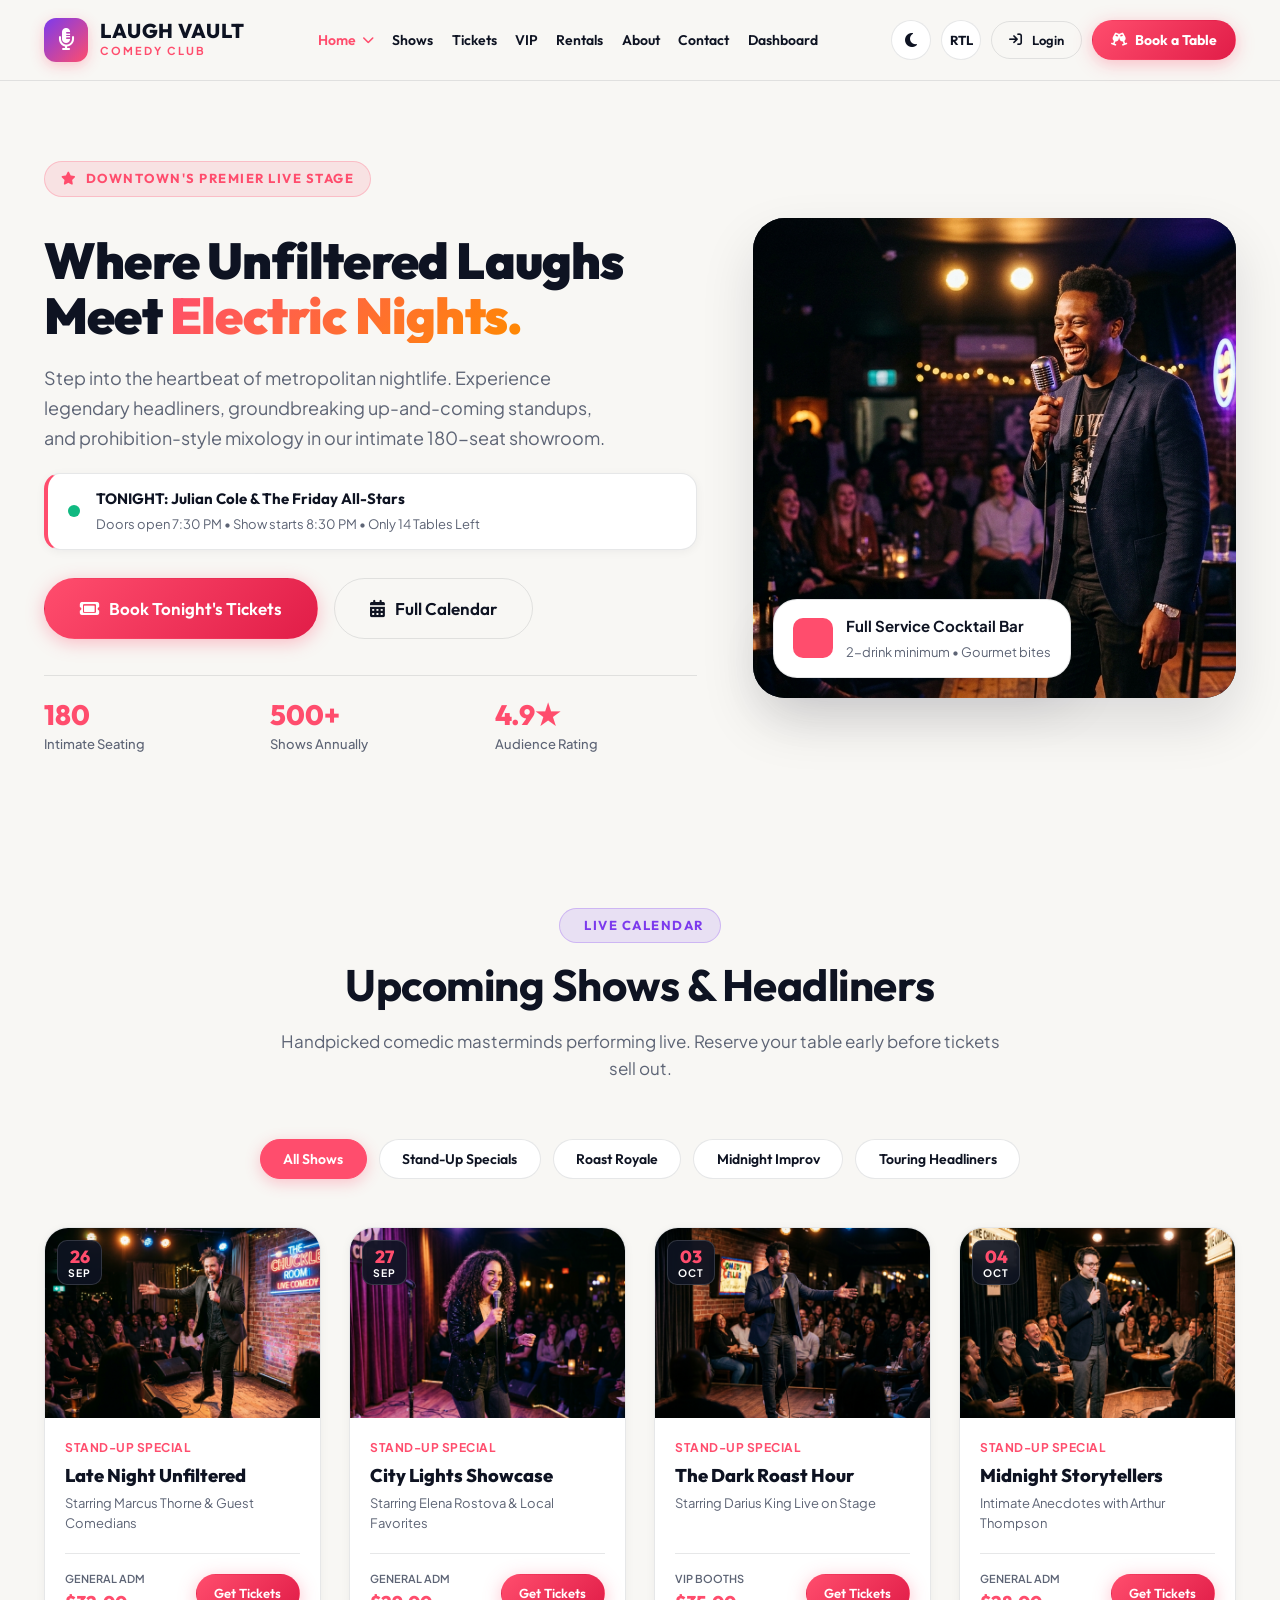
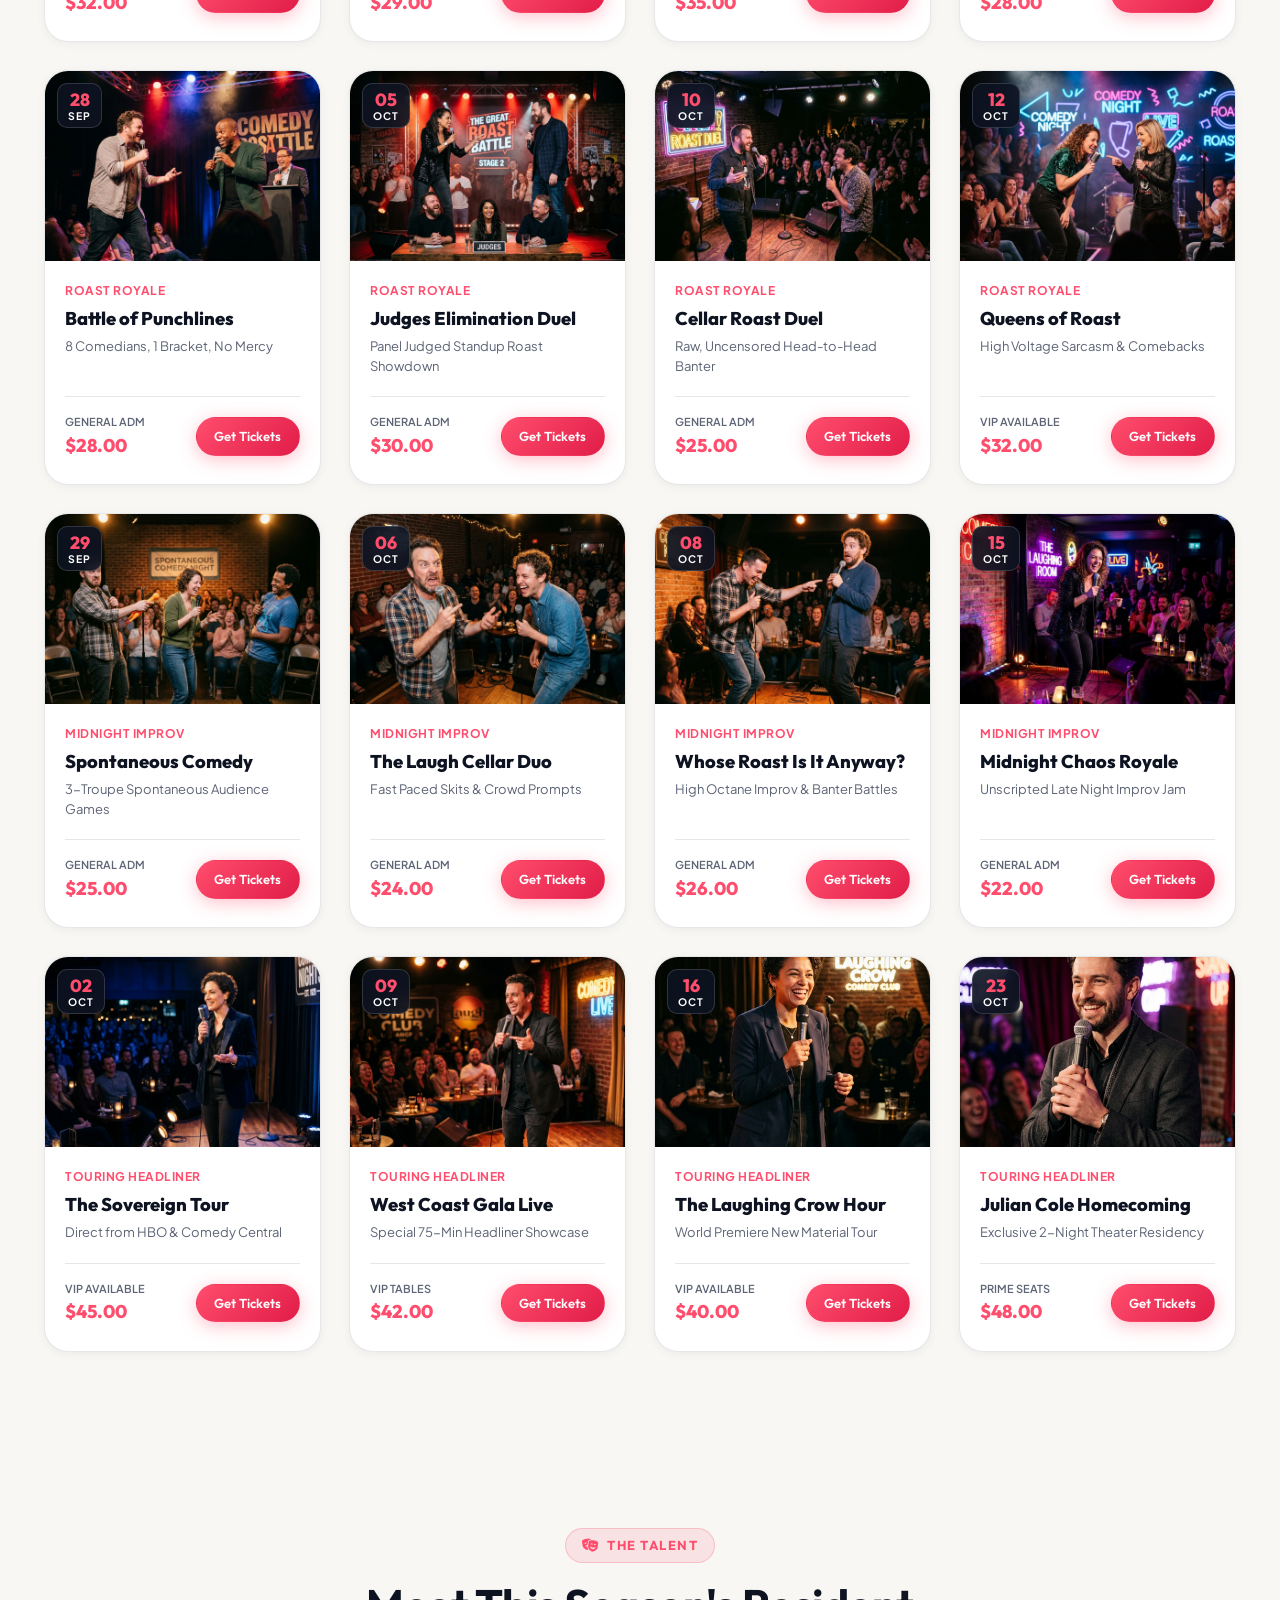
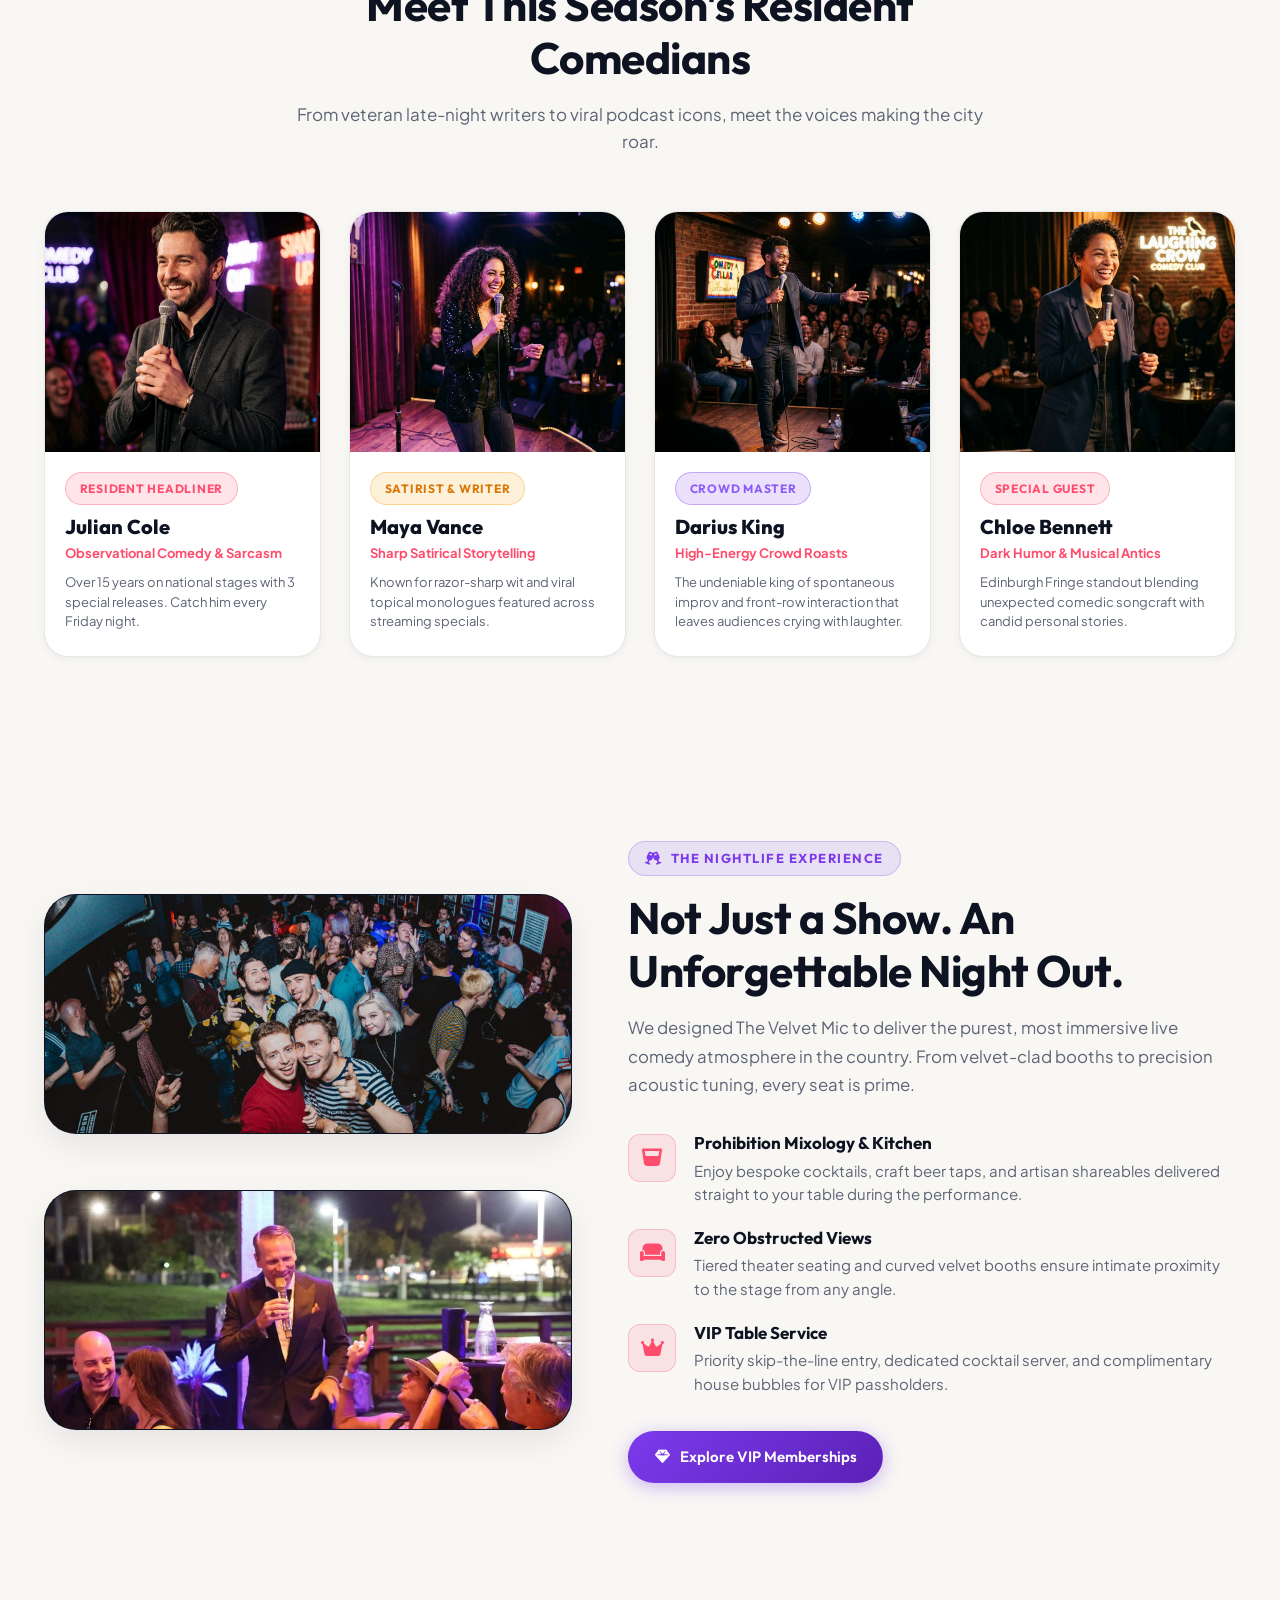
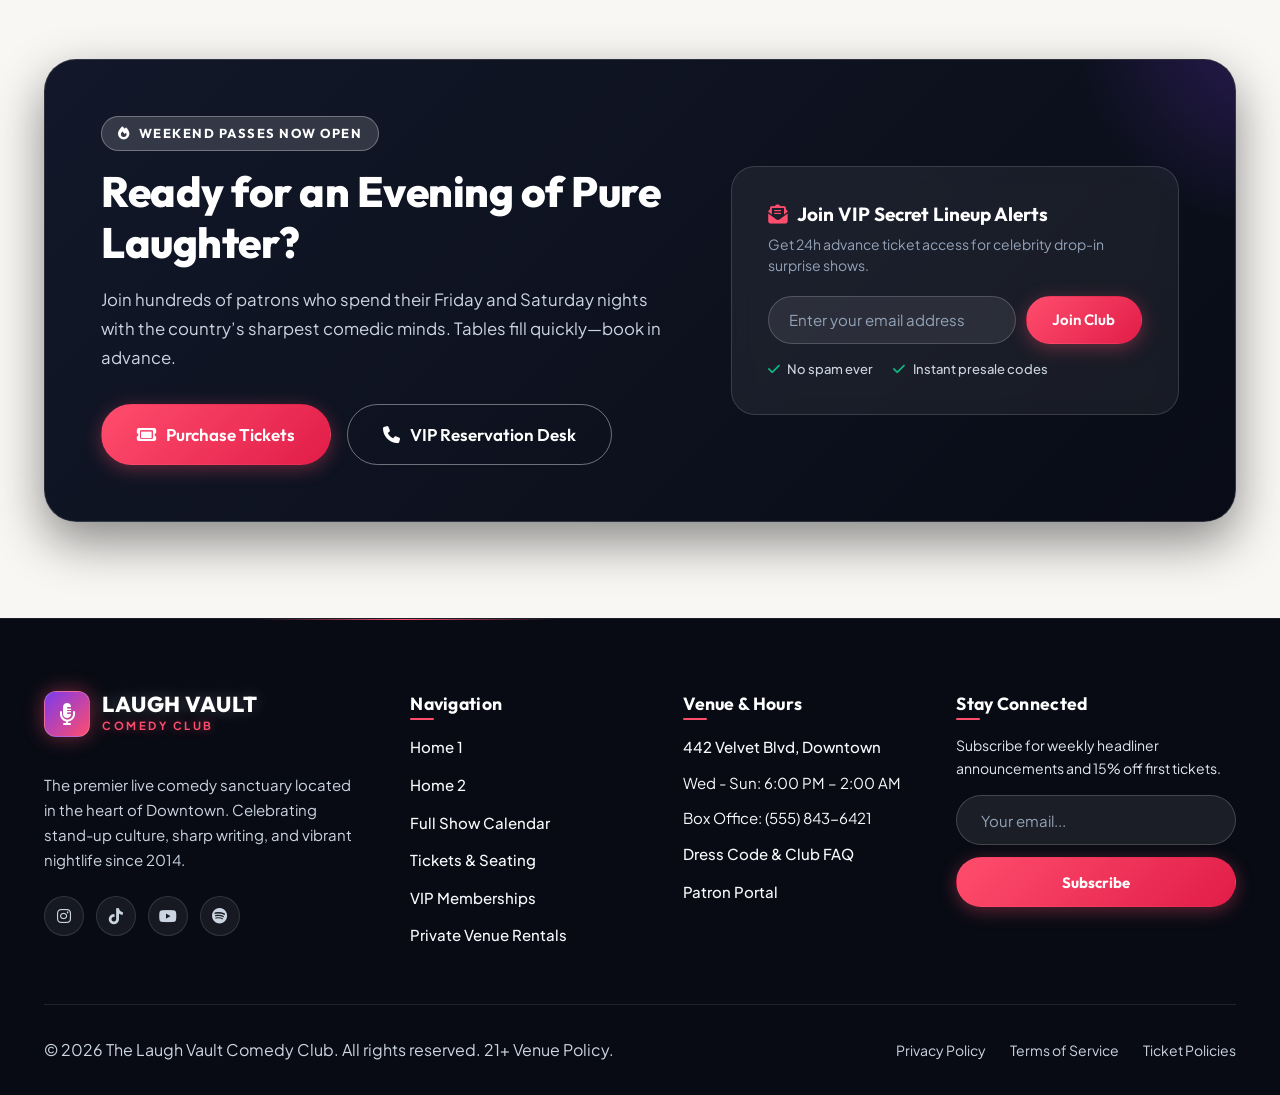
==== commit 14264c7f: "first commit" ====
--- a/index.html
+++ b/index.html
@@ -13,8 +13,8 @@
   <link rel="stylesheet" href="https://cdnjs.cloudflare.com/ajax/libs/font-awesome/6.5.1/css/all.min.css">
   
   <!-- Custom Stylesheets -->
-  <link rel="stylesheet" href="assets/css/style.css?v=2.8">
-  <link rel="stylesheet" href="assets/css/responsive.css?v=2.8">
+  <link rel="stylesheet" href="assets/css/style.css?v=2.9">
+  <link rel="stylesheet" href="assets/css/responsive.css?v=2.9">
 </head>
   <!-- Page Loader -->
   <div class="page-loader" id="pageLoader">
@@ -102,8 +102,13 @@
           </button>
 
           <!-- Login Button -->
-          <a href="login.html" class="btn btn-primary btn-sm desktop-only-btn" id="navLoginBtn">
+          <a href="login.html" class="btn btn-outline btn-sm desktop-only-btn" id="navLoginBtn">
             <i class="fas fa-arrow-right-to-bracket"></i> Login
+          </a>
+
+          <!-- Book a Table Button (Last) -->
+          <a href="tickets.html" class="btn btn-primary btn-sm header-book-btn" id="navBookTableBtn">
+            <i class="fas fa-champagne-glasses"></i> <span>Book a Table</span>
           </a>
 
           <!-- Hamburger Button for Mobile / Tablet -->
@@ -139,8 +144,11 @@
       </ul>
 
       <div class="mobile-drawer-bottom">
-        <a href="login.html" class="btn btn-primary" style="width: 100%;">
+        <a href="login.html" class="btn btn-outline" style="width: 100%; margin-bottom: 0.65rem;">
           <i class="fas fa-arrow-right-to-bracket"></i> Login
+        </a>
+        <a href="tickets.html" class="btn btn-primary" style="width: 100%;">
+          <i class="fas fa-champagne-glasses"></i> Book a Table
         </a>
       </div>
     </div>
@@ -866,6 +874,6 @@
   </button>
 
   <!-- Interactive JavaScript Engine -->
-  <script src="assets/js/main.js"></script>
+  <script src="assets/js/main.js?v=2.9"></script>
 </body>
 </html>
--- a/assets/css/style.css
+++ b/assets/css/style.css
@@ -747,6 +747,21 @@
   align-items: center;
   gap: 0.6rem;
   flex-shrink: 0;
+}
+
+.header-book-btn {
+  display: inline-flex;
+  align-items: center;
+  gap: 0.45rem;
+  padding: 0.5rem 1.15rem;
+  font-size: 0.875rem;
+  font-weight: 700;
+  border-radius: var(--radius-full);
+  white-space: nowrap;
+}
+
+.header-book-btn i {
+  font-size: 0.8125rem;
 }
 
 .control-btn {
@@ -1347,6 +1362,17 @@
   display: flex;
   flex-direction: column;
   flex-grow: 1;
+  align-items: flex-start;
+}
+
+.comedian-info .badge,
+.comedian-content .badge {
+  align-self: flex-start !important;
+  width: fit-content !important;
+  max-width: fit-content !important;
+  display: inline-flex !important;
+  margin-bottom: 0.65rem !important;
+  white-space: nowrap;
 }
 
 .comedian-name,
@@ -1646,9 +1672,13 @@
   left: 0;
   width: 100%;
   height: 100%;
-  background: linear-gradient(180deg, rgba(8, 11, 20, 0.05) 0%, rgba(8, 11, 20, 0.15) 30%, rgba(6, 8, 16, 0.68) 65%, rgba(4, 5, 12, 0.92) 100%);
+  background: linear-gradient(180deg, rgba(6, 8, 16, 0.25) 0%, rgba(6, 8, 16, 0.55) 30%, rgba(4, 5, 12, 0.88) 65%, rgba(2, 3, 8, 0.98) 100%);
   pointer-events: none;
   z-index: 2;
+}
+
+.featured-card-small .featured-card-overlay-gradient {
+  background: linear-gradient(180deg, rgba(6, 8, 16, 0.45) 0%, rgba(6, 8, 16, 0.78) 35%, rgba(4, 5, 12, 0.94) 75%, rgba(2, 3, 8, 0.99) 100%);
 }
 
 .featured-card::after {
@@ -1685,25 +1715,26 @@
   padding: 0.28rem 0.75rem;
   border-radius: var(--radius-full);
   backdrop-filter: blur(8px);
-  background: rgba(8, 11, 20, 0.75);
-  box-shadow: 0 2px 8px rgba(0, 0, 0, 0.4);
+  -webkit-backdrop-filter: blur(8px);
+  background: rgba(8, 11, 20, 0.85);
+  box-shadow: 0 2px 8px rgba(0, 0, 0, 0.6);
   text-transform: uppercase;
   display: inline-block;
 }
 
 .featured-card-badge-wrap .badge.badge-coral {
-  color: #FF758F !important;
+  color: #FF85A1 !important;
   border: 1.5px solid #FF4D6D !important;
 }
 
 .featured-card-badge-wrap .badge.badge-violet {
-  color: #C4B5FD !important;
+  color: #DDD6FE !important;
   border: 1.5px solid #8B5CF6 !important;
 }
 
 .featured-card-badge-wrap .badge.badge-gold,
 .featured-card-badge-wrap .badge.badge-amber {
-  color: #FDE047 !important;
+  color: #FEF08A !important;
   border: 1.5px solid #F59E0B !important;
 }
 
@@ -1712,31 +1743,33 @@
   font-weight: 800;
   line-height: 1.25;
   color: #FFFFFF !important;
-  text-shadow: 0 2px 8px rgba(0, 0, 0, 0.85);
+  text-shadow: 0 2px 10px rgba(0, 0, 0, 0.95);
   text-align: left;
   margin: 0 0 0.35rem 0;
   width: 100%;
 }
 
 .featured-card-small .featured-card-title {
-  font-size: 1.2rem;
+  font-size: 1.25rem;
   margin: 0 0 0.25rem 0;
 }
 
 .featured-card-desc {
-  color: #CBD5E1 !important;
+  color: #F8FAFC !important;
+  font-size: 0.875rem;
+  font-weight: 500;
+  line-height: 1.5;
+  margin: 0 0 0.85rem 0;
+  text-shadow: 0 2px 8px rgba(0, 0, 0, 0.95);
+  text-align: left;
+  max-width: 500px;
+}
+
+.featured-card-small .featured-card-desc {
   font-size: 0.84rem;
+  font-weight: 500;
   line-height: 1.45;
   margin: 0 0 0.85rem 0;
-  text-shadow: 0 1px 5px rgba(0, 0, 0, 0.85);
-  text-align: left;
-  max-width: 500px;
-}
-
-.featured-card-small .featured-card-desc {
-  font-size: 0.785rem;
-  line-height: 1.4;
-  margin: 0 0 0.75rem 0;
   max-width: 440px;
 }
 
@@ -1760,12 +1793,12 @@
 
 .featured-card-bottom-row .featured-card-meta {
   font-size: 0.8125rem;
-  font-weight: 600;
-  color: #FCD34D !important;
+  font-weight: 700;
+  color: #FDE047 !important;
   display: inline-flex;
   align-items: center;
   gap: 0.45rem;
-  text-shadow: 0 1px 4px rgba(0, 0, 0, 0.85);
+  text-shadow: 0 1px 6px rgba(0, 0, 0, 0.95);
   white-space: nowrap;
 }
 
@@ -1780,21 +1813,22 @@
 
 .featured-card-actions .btn {
   width: auto;
-  padding: 0.45rem 1.15rem;
+  padding: 0.5rem 1.25rem;
   font-size: 0.8125rem;
-  font-weight: 600;
+  font-weight: 700;
   border-radius: var(--radius-full);
-  border: 1px solid rgba(255, 255, 255, 0.4);
-  color: #FFFFFF;
-  background: rgba(8, 11, 20, 0.5);
-  backdrop-filter: blur(4px);
+  border: 1.5px solid rgba(255, 255, 255, 0.5);
+  color: #FFFFFF !important;
+  background: rgba(8, 11, 20, 0.7);
+  backdrop-filter: blur(8px);
+  -webkit-backdrop-filter: blur(8px);
   transition: all var(--transition-fast);
 }
 
 .featured-card-actions .btn:hover {
-  background: rgba(255, 255, 255, 0.15);
-  border-color: #FFFFFF;
-  color: #FFFFFF;
+  background: var(--color-accent);
+  border-color: var(--color-accent);
+  color: #FFFFFF !important;
 }
 
 /* Ticket Stats Grid */
@@ -1910,6 +1944,146 @@
   font-size: 0.875rem;
   color: var(--color-text-muted);
   line-height: 1.5;
+}
+
+/* Home 2 Reviews & Testimonials */
+.reviews-grid {
+  display: grid;
+  grid-template-columns: repeat(3, 1fr);
+  gap: 1.75rem;
+}
+
+.review-card {
+  background: var(--color-surface);
+  border: 1px solid var(--color-border);
+  border-radius: var(--radius-lg);
+  padding: 2rem;
+  display: flex;
+  flex-direction: column;
+  box-shadow: var(--shadow-sm);
+  transition: all var(--transition-fast);
+}
+
+.review-card:hover {
+  transform: translateY(-4px);
+  border-color: var(--color-accent);
+  box-shadow: var(--shadow-md);
+}
+
+.review-stars {
+  color: #F59E0B;
+  display: flex;
+  gap: 0.3rem;
+  font-size: 0.95rem;
+  margin-bottom: 1rem;
+}
+
+.review-quote {
+  font-size: 0.95rem;
+  line-height: 1.6;
+  color: var(--color-text);
+  font-style: italic;
+  margin-bottom: 1.5rem;
+  flex-grow: 1;
+}
+
+.review-author-wrap {
+  display: flex;
+  align-items: center;
+  gap: 0.85rem;
+  border-top: 1px solid var(--color-border);
+  padding-top: 1rem;
+}
+
+.review-author-avatar {
+  width: 44px;
+  height: 44px;
+  border-radius: 50%;
+  background: rgba(255, 77, 109, 0.15);
+  color: var(--color-accent);
+  display: flex;
+  align-items: center;
+  justify-content: center;
+  font-size: 1.15rem;
+  font-weight: 800;
+  flex-shrink: 0;
+}
+
+.review-author-name {
+  font-weight: 800;
+  font-size: 0.9375rem;
+  color: var(--color-text);
+  margin-bottom: 0.15rem;
+}
+
+.review-author-title {
+  font-size: 0.8125rem;
+  color: var(--color-text-muted);
+}
+
+/* Home 2 Club Guidelines / Info Grid */
+.guide-grid {
+  display: grid;
+  grid-template-columns: repeat(4, 1fr);
+  gap: 1.5rem;
+}
+
+.guide-card {
+  background: var(--color-surface);
+  border: 1px solid var(--color-border);
+  border-radius: var(--radius-lg);
+  padding: 1.75rem 1.5rem;
+  display: flex;
+  flex-direction: column;
+  transition: all var(--transition-fast);
+}
+
+.guide-card:hover {
+  transform: translateY(-4px);
+  border-color: var(--color-border-hover);
+  box-shadow: var(--shadow-sm);
+}
+
+.guide-icon-wrap {
+  width: 48px;
+  height: 48px;
+  border-radius: 12px;
+  background: rgba(255, 77, 109, 0.1);
+  color: var(--color-accent);
+  display: flex;
+  align-items: center;
+  justify-content: center;
+  font-size: 1.25rem;
+  margin-bottom: 1.25rem;
+}
+
+.guide-card:nth-child(2) .guide-icon-wrap {
+  background: rgba(124, 58, 237, 0.1);
+  color: #8B5CF6;
+}
+
+.guide-card:nth-child(3) .guide-icon-wrap {
+  background: rgba(20, 184, 166, 0.1);
+  color: #0D9488;
+}
+
+.guide-card:nth-child(4) .guide-icon-wrap {
+  background: rgba(245, 158, 11, 0.1);
+  color: #D97706;
+}
+
+.guide-title {
+  font-size: 1.125rem;
+  font-weight: 800;
+  color: var(--color-text);
+  margin-bottom: 0.5rem;
+}
+
+.guide-desc {
+  font-size: 0.84rem;
+  color: var(--color-text-muted);
+  line-height: 1.5;
+  margin: 0;
 }
 
 /* Home 2 Marquee Banner Card */
@@ -2033,6 +2207,10 @@
   z-index: 2;
   max-width: 800px;
   margin: 0 auto;
+  display: flex;
+  flex-direction: column;
+  align-items: center;
+  text-align: center;
 }
 
 .inner-hero-title {
@@ -2041,21 +2219,31 @@
   color: #FFFFFF;
   margin-bottom: 0.75rem;
   letter-spacing: -0.5px;
+  width: 100%;
 }
 
 .inner-hero-desc {
   font-size: 1.125rem;
   color: #D1D5DB;
-  margin-bottom: 1.25rem;
+  margin-bottom: 0;
+  width: 100%;
 }
 
 .breadcrumb-trail {
   display: inline-flex;
   align-items: center;
+  justify-content: center;
   gap: 0.5rem;
   font-size: 0.875rem;
   font-weight: 600;
   color: #94A3B8;
+  margin-bottom: 0.85rem;
+  align-self: center;
+}
+
+.inner-hero-content .section-eyebrow {
+  align-self: center;
+  margin-bottom: 1rem;
 }
 
 .breadcrumb-trail a {
@@ -2259,10 +2447,16 @@
 }
 
 .form-group {
-  margin-bottom: 1.5rem;
-  display: flex;
-  flex-direction: column;
-  gap: 0.5rem;
+  margin-bottom: 1.25rem;
+  display: flex;
+  flex-direction: column;
+  gap: 0.45rem;
+  width: 100%;
+  box-sizing: border-box;
+}
+
+.form-row > .form-group {
+  margin-bottom: 0;
 }
 
 .form-label {
@@ -2270,6 +2464,7 @@
   font-size: 0.875rem;
   font-weight: 700;
   color: var(--color-text);
+  margin-bottom: 0.1rem;
 }
 
 .form-control {
@@ -2314,6 +2509,173 @@
   background-position: left 1.25rem center !important;
   padding-right: 1.25rem;
   padding-left: 2.75rem;
+}
+
+/* ==========================================================================
+   CUSTOM SELECT DROPDOWN COMPONENT (100% RESPONSIVE & BOUNDED)
+   ========================================================================== */
+.custom-select-native-hidden {
+  position: absolute !important;
+  width: 1px !important;
+  height: 1px !important;
+  padding: 0 !important;
+  margin: -1px !important;
+  overflow: hidden !important;
+  clip: rect(0, 0, 0, 0) !important;
+  white-space: nowrap !important;
+  border: 0 !important;
+  opacity: 0 !important;
+  pointer-events: none !important;
+}
+
+.custom-select-wrapper {
+  position: relative;
+  width: 100%;
+  max-width: 100%;
+  min-width: 0;
+  box-sizing: border-box;
+  font-family: inherit;
+  user-select: none;
+}
+
+.custom-select-trigger {
+  display: flex;
+  align-items: center;
+  justify-content: space-between;
+  width: 100%;
+  max-width: 100%;
+  min-height: 48px;
+  padding: 0.75rem 1.15rem;
+  background-color: var(--color-surface-soft);
+  color: var(--color-text);
+  border: 1px solid var(--color-border);
+  border-radius: var(--radius-sm);
+  font-size: 0.9375rem;
+  font-weight: 500;
+  cursor: pointer;
+  box-sizing: border-box;
+  transition: border-color var(--transition-fast), box-shadow var(--transition-fast), background-color var(--transition-fast);
+}
+
+.dash-form-group .custom-select-trigger {
+  min-height: 42px;
+  padding: 0.65rem 0.95rem;
+  font-size: 0.9rem;
+}
+
+.custom-select-wrapper.is-open .custom-select-trigger,
+.custom-select-trigger:focus-visible {
+  outline: none;
+  border-color: var(--color-accent);
+  box-shadow: 0 0 0 3px rgba(255, 77, 109, 0.2);
+}
+
+.custom-select-label {
+  overflow: hidden;
+  text-overflow: ellipsis;
+  white-space: nowrap;
+  flex: 1;
+  min-width: 0;
+  text-align: left;
+  line-height: 1.4;
+  color: var(--color-text);
+}
+
+[dir="rtl"] .custom-select-label {
+  text-align: right;
+}
+
+.custom-select-arrow {
+  font-size: 0.8125rem;
+  color: var(--color-text-muted);
+  transition: transform var(--transition-fast), color var(--transition-fast);
+  margin-inline-start: 0.75rem;
+  flex-shrink: 0;
+}
+
+.custom-select-wrapper.is-open .custom-select-arrow {
+  transform: rotate(180deg);
+  color: var(--color-accent);
+}
+
+.custom-select-dropdown {
+  display: none;
+  position: absolute;
+  top: calc(100% + 6px);
+  left: 0;
+  right: 0;
+  width: 100%;
+  max-width: 100%;
+  box-sizing: border-box;
+  max-height: 240px;
+  overflow-y: auto;
+  overflow-x: hidden;
+  background-color: var(--color-surface);
+  border: 1px solid var(--color-border);
+  border-radius: var(--radius-sm);
+  box-shadow: 0 12px 30px rgba(0, 0, 0, 0.2);
+  z-index: 99999;
+  padding: 0.35rem;
+}
+
+[data-theme="dark"] .custom-select-dropdown {
+  background-color: #111625;
+  border-color: rgba(255, 255, 255, 0.14);
+  box-shadow: 0 14px 35px rgba(0, 0, 0, 0.6);
+}
+
+.custom-select-wrapper.is-open .custom-select-dropdown {
+  display: block;
+  animation: selectDropFade 0.18s ease-out;
+}
+
+@keyframes selectDropFade {
+  from {
+    opacity: 0;
+    transform: translateY(-6px);
+  }
+  to {
+    opacity: 1;
+    transform: translateY(0);
+  }
+}
+
+.custom-select-option {
+  display: flex;
+  align-items: center;
+  justify-content: space-between;
+  padding: 0.65rem 0.85rem;
+  font-size: 0.9rem;
+  color: var(--color-text);
+  border-radius: calc(var(--radius-sm) - 2px);
+  cursor: pointer;
+  transition: background-color var(--transition-fast), color var(--transition-fast);
+  white-space: normal;
+  word-break: break-word;
+  line-height: 1.4;
+  margin-bottom: 2px;
+}
+
+.custom-select-option:hover {
+  background-color: rgba(255, 77, 109, 0.12);
+  color: var(--color-accent);
+}
+
+.custom-select-option.is-selected {
+  background-color: rgba(255, 77, 109, 0.18);
+  color: var(--color-accent);
+  font-weight: 700;
+}
+
+.custom-select-option .option-check {
+  font-size: 0.8rem;
+  color: var(--color-accent);
+  margin-inline-start: 0.5rem;
+  flex-shrink: 0;
+}
+
+.custom-select-option.is-placeholder {
+  color: var(--color-text-muted);
 }
 
 input[type="number"].form-control::-webkit-inner-spin-button,
@@ -2382,8 +2744,11 @@
 
 .form-row {
   display: grid;
-  grid-template-columns: 1fr 1fr;
-  gap: 1.5rem;
+  grid-template-columns: repeat(2, minmax(0, 1fr));
+  gap: 1.25rem;
+  margin-bottom: 1.25rem;
+  width: 100%;
+  box-sizing: border-box;
 }
 
 /* Auth Split Layout */
@@ -2391,6 +2756,7 @@
   min-height: calc(100vh - 80px);
   display: grid;
   grid-template-columns: 1fr 1.1fr;
+  position: relative;
 }
 
 .auth-visual-pane {
@@ -2425,19 +2791,63 @@
 .auth-visual-content {
   position: relative;
   z-index: 2;
+  max-width: 520px;
 }
 
 .auth-form-pane {
+  position: relative;
   display: flex;
   align-items: center;
   justify-content: center;
-  padding: 4rem 3rem;
+  padding: 4.5rem 3rem 3rem 3rem;
   background: var(--color-bg);
 }
 
+.auth-top-controls {
+  position: absolute;
+  top: 1.75rem;
+  right: 2rem;
+  display: flex;
+  gap: 0.5rem;
+  align-items: center;
+  z-index: 10;
+}
+
+[dir="rtl"] .auth-top-controls {
+  right: auto;
+  left: 2rem;
+}
+
+.auth-brand-center {
+  display: flex;
+  flex-direction: column;
+  align-items: center;
+  justify-content: center;
+  margin-bottom: 2rem;
+  text-align: center;
+  width: 100%;
+}
+
+.auth-brand-center .brand-logo {
+  display: inline-flex;
+  align-items: center;
+  gap: 0.75rem;
+  text-decoration: none;
+}
+
+.auth-brand-center .brand-text {
+  text-align: left;
+}
+
+[dir="rtl"] .auth-brand-center .brand-text {
+  text-align: right;
+}
+
 .auth-form-box {
   width: 100%;
   max-width: 480px;
+  position: relative;
+  z-index: 2;
 }
 
 .password-input-wrap {
@@ -4127,13 +4537,191 @@
   100% { transform: translateY(-8px) scale(1.04); }
 }
 
-@keyframes loaderPulse {
-  0% { transform: translate(-50%, -50%) scale(0.8); opacity: 0.9; }
-  100% { transform: translate(-50%, -50%) scale(1.8); opacity: 0; }
-}
-
-@keyframes loaderBarMove {
-  0% { left: 0%; width: 30%; }
-  100% { left: 70%; width: 30%; }
-}
-
+/* ==========================================================================
+   HOME 2: SEATING TIERS & VENUE RENTAL CARDS
+   ========================================================================== */
+.tier-card {
+  background: var(--color-surface);
+  border: 1px solid var(--color-border);
+  border-radius: var(--radius-xl);
+  overflow: hidden;
+  box-shadow: var(--shadow-sm);
+  transition: all var(--transition-normal);
+  display: flex;
+  flex-direction: column;
+  height: 100%;
+}
+
+.tier-card:hover {
+  transform: translateY(-6px);
+  box-shadow: var(--shadow-xl);
+  border-color: var(--color-accent);
+}
+
+.tier-card.tier-card-featured {
+  border-color: rgba(255, 77, 109, 0.5);
+  box-shadow: 0 10px 30px rgba(255, 77, 109, 0.12);
+}
+
+.tier-card-media {
+  position: relative;
+  width: 100%;
+  height: 200px;
+  overflow: hidden;
+  background: #0E1322;
+}
+
+.tier-card-media::after {
+  content: '';
+  position: absolute;
+  top: 0;
+  left: 0;
+  width: 100%;
+  height: 50%;
+  background: linear-gradient(180deg, rgba(8, 11, 20, 0.5) 0%, transparent 100%);
+  pointer-events: none;
+  z-index: 1;
+}
+
+.tier-card-media img {
+  width: 100%;
+  height: 100%;
+  object-fit: cover;
+  transition: transform var(--transition-normal);
+}
+
+.tier-card:hover .tier-card-media img {
+  transform: scale(1.06);
+}
+
+.tier-card-badge {
+  position: absolute;
+  top: 0.85rem;
+  left: 0.85rem;
+  z-index: 2;
+}
+
+[dir="rtl"] .tier-card-badge {
+  left: auto;
+  right: 0.85rem;
+}
+
+.tier-card-badge .badge {
+  font-size: 0.6875rem !important;
+  font-weight: 800 !important;
+  letter-spacing: 0.75px !important;
+  padding: 0.32rem 0.8rem !important;
+  border-radius: var(--radius-full) !important;
+  background: rgba(8, 11, 20, 0.92) !important;
+  backdrop-filter: blur(10px);
+  -webkit-backdrop-filter: blur(10px);
+  box-shadow: 0 4px 12px rgba(0, 0, 0, 0.75) !important;
+  text-transform: uppercase !important;
+  display: inline-flex !important;
+  align-items: center !important;
+  text-shadow: 0 1px 3px rgba(0, 0, 0, 0.85);
+}
+
+.tier-card-badge .badge.badge-coral {
+  color: #FFA5B8 !important;
+  border: 1.5px solid #FF4D6D !important;
+}
+
+.tier-card-badge .badge.badge-violet {
+  color: #DDD6FE !important;
+  border: 1.5px solid #8B5CF6 !important;
+}
+
+.tier-card-badge .badge.badge-gold,
+.tier-card-badge .badge.badge-amber {
+  color: #FEF08A !important;
+  border: 1.5px solid #F59E0B !important;
+}
+
+.tier-card-badge .badge.badge-teal {
+  color: #99F6E4 !important;
+  border: 1.5px solid #14B8A6 !important;
+}
+
+.tier-card-body {
+  padding: 1.5rem;
+  display: flex;
+  flex-direction: column;
+  flex-grow: 1;
+}
+
+.tier-card-title {
+  font-size: 1.25rem;
+  font-weight: 800;
+  margin-bottom: 0.25rem;
+  color: var(--color-text);
+  line-height: 1.3;
+}
+
+.tier-card-subtitle {
+  font-size: 0.8125rem;
+  font-weight: 700;
+  color: var(--color-accent);
+  margin-bottom: 0.75rem;
+}
+
+.tier-card-desc {
+  font-size: 0.875rem;
+  color: var(--color-text-muted);
+  line-height: 1.55;
+  margin-bottom: 1.25rem;
+}
+
+.tier-card-features {
+  list-style: none;
+  padding: 0;
+  margin: 0 0 1.5rem 0;
+  display: flex;
+  flex-direction: column;
+  gap: 0.55rem;
+}
+
+.tier-card-features li {
+  font-size: 0.8125rem;
+  color: var(--color-text);
+  display: flex;
+  align-items: center;
+  gap: 0.55rem;
+}
+
+.tier-card-features li i {
+  color: var(--color-accent);
+  font-size: 0.75rem;
+  flex-shrink: 0;
+}
+
+.tier-card-footer {
+  margin-top: auto;
+  padding-top: 1.25rem;
+  border-top: 1px solid var(--color-border);
+  display: flex;
+  align-items: center;
+  justify-content: space-between;
+  gap: 1rem;
+}
+
+.tier-card-price {
+  display: flex;
+  flex-direction: column;
+}
+
+.tier-card-price .price-from {
+  font-size: 0.75rem;
+  color: var(--color-text-muted);
+  text-transform: uppercase;
+  font-weight: 700;
+}
+
+.tier-card-price .price-val {
+  font-family: var(--font-heading);
+  font-size: 1.2rem;
+  font-weight: 900;
+  color: var(--color-text);
+}
+
+
--- a/assets/css/responsive.css
+++ b/assets/css/responsive.css
@@ -54,7 +54,8 @@
     display: none;
   }
 
-  .desktop-only-btn {
+  .desktop-only-btn,
+  .header-book-btn {
     display: none !important;
   }
 
@@ -504,6 +505,25 @@
     flex-shrink: 0;
   }
 
+  .auth-top-controls {
+    top: 1rem !important;
+    right: 1.25rem !important;
+  }
+
+  [dir="rtl"] .auth-top-controls {
+    right: auto !important;
+    left: 1.25rem !important;
+  }
+
+  .auth-form-pane {
+    padding: 3.5rem 1.25rem 2rem 1.25rem !important;
+  }
+
+  .auth-visual-pane {
+    padding: 2rem 1.25rem !important;
+    min-height: 260px !important;
+  }
+
   .hamburger-btn {
     width: 36px;
     height: 36px;
@@ -533,22 +553,30 @@
 
   .shows-grid,
   .comedians-grid,
-  .bento-grid {
-    grid-template-columns: repeat(2, 1fr);
+  .bento-grid,
+  .reviews-grid,
+  .guide-grid {
+    grid-template-columns: 1fr;
     gap: 1.5rem;
   }
 
-  .dash-form-grid,
-  .form-row {
+  .form-row,
+  .dash-form-grid {
     grid-template-columns: 1fr !important;
-    gap: 0.95rem !important;
-    margin-bottom: 0.95rem !important;
+    gap: 1.15rem !important;
+    margin-bottom: 1.15rem !important;
     width: 100% !important;
     box-sizing: border-box !important;
   }
 
+  .form-row > .form-group,
+  .dash-form-grid > .dash-form-group {
+    margin-bottom: 0 !important;
+  }
+
+  .form-group,
   .dash-form-group {
-    margin-bottom: 0 !important;
+    margin-bottom: 1.15rem !important;
     gap: 0.35rem !important;
     width: 100% !important;
   }
@@ -590,6 +618,22 @@
   [data-theme="dark"] select.form-control option {
     background-color: #131828;
     color: #F8FAFC;
+  }
+
+  .custom-select-trigger {
+    min-height: 44px !important;
+    padding: 0.65rem 0.95rem !important;
+    font-size: 0.9rem !important;
+  }
+
+  .custom-select-dropdown {
+    max-height: 210px !important;
+    box-shadow: 0 10px 25px rgba(0, 0, 0, 0.35) !important;
+  }
+
+  .custom-select-option {
+    padding: 0.6rem 0.75rem !important;
+    font-size: 0.875rem !important;
   }
 
   .form-card,
